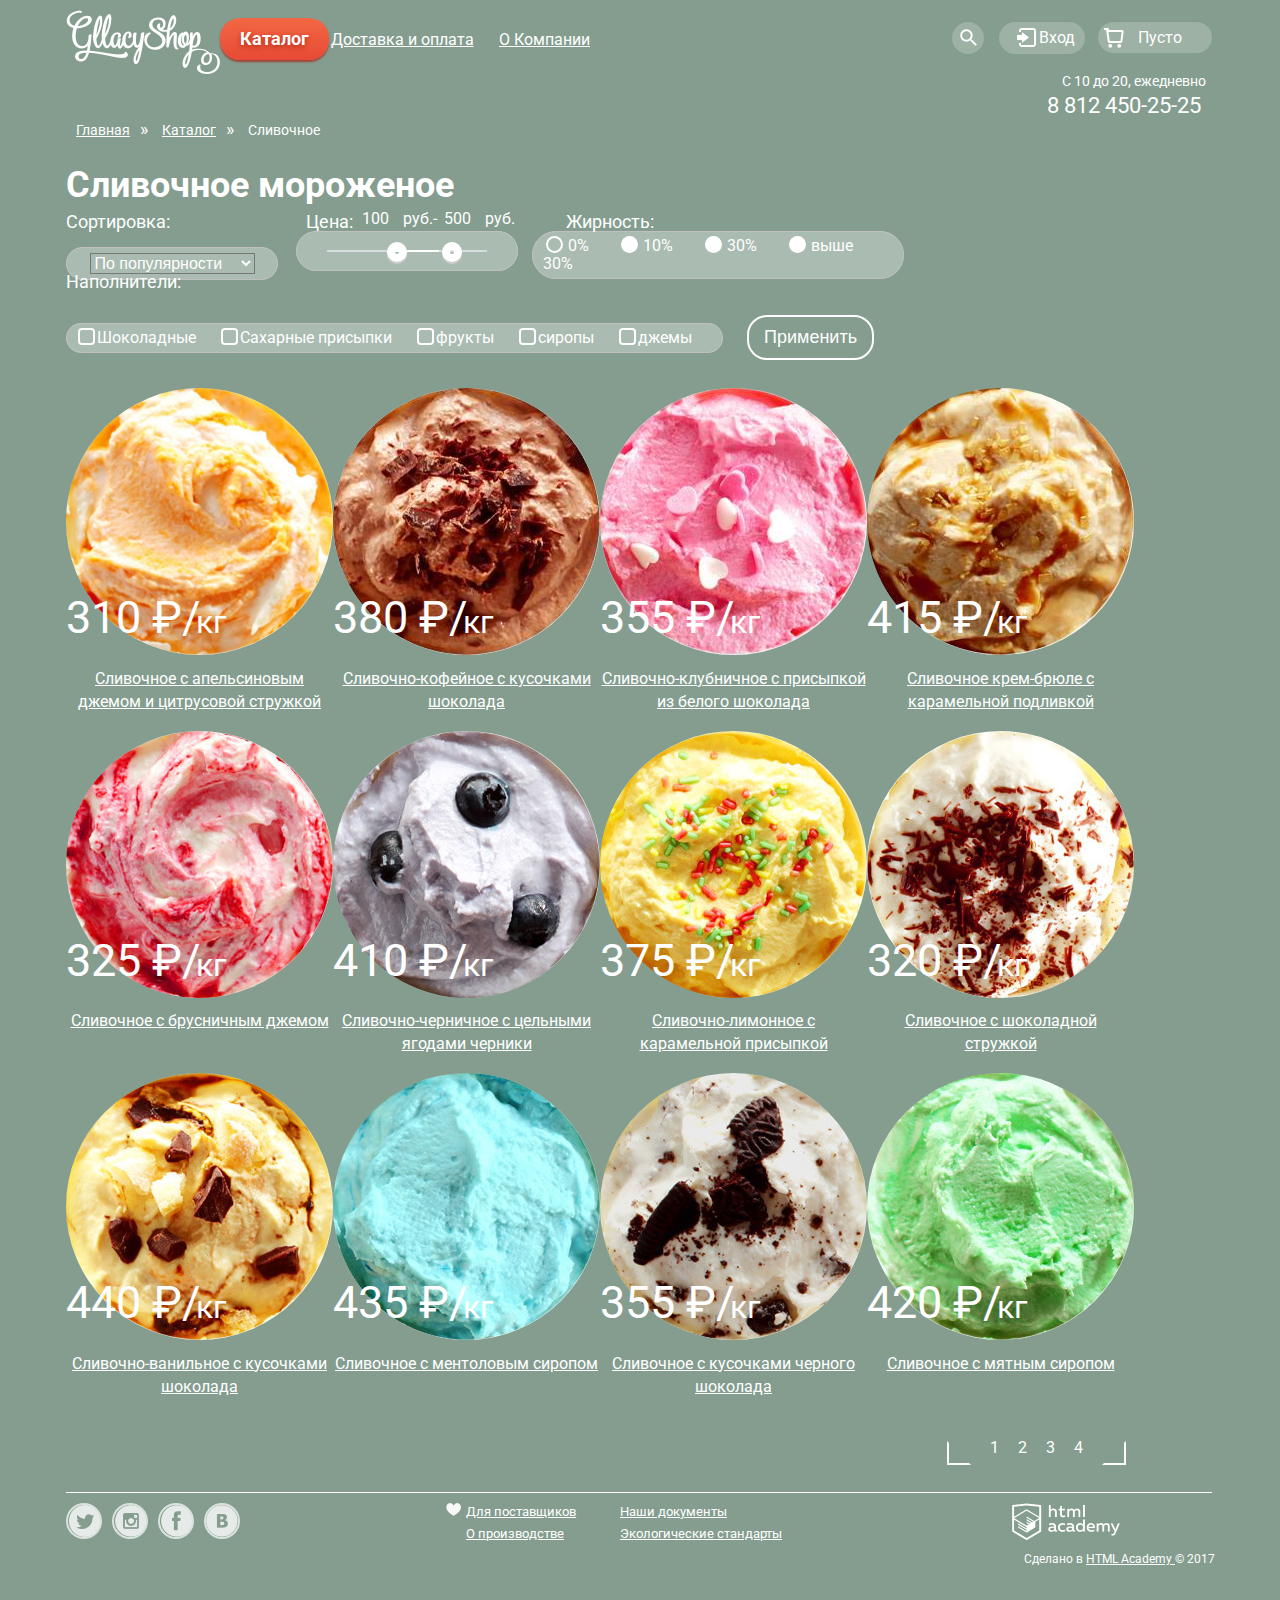
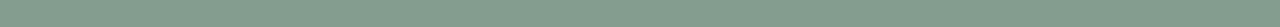
==== catalog.html @ f95388f8 "test 4" ====
<!DOCTYPE html>
<html lang="ru">
  <head>
    <meta charset="utf-8">
    <title>HTML Academy: Глейси</title>
		<link rel="stylesheet" href="https://fonts.googleapis.com/css?family=Roboto:400,700&amp;subset=cyrillic" >
		<link rel="stylesheet" href="css/normalize.css">
		<link rel="stylesheet" href="css/style.css">
  </head>
  <body>
		<div class="catalog-page">
			<div>
				<header class="main-header">
					<nav class="main-navigation">
						<a href="index.html"><img src="img/Logo.png" width="154" height="64" alt="Logo"></a>
						<ul>
							<li class="first-menu one-units active"><a>Каталог</a>
								<ul class="sub-menu">
									<li><a href="#">Новинки</a></li>
									<li><a>Сливочное</a></li>
									<li><a href="#">Щербеты</a></li>
									<li><a href="#">Фруктовый лед</a></li>
									<li><a href="#">Мелорин</a></li>
								</ul>
							</li>				
							<li class="first-menu two-units"><a href="#">Доставка и оплата</a></li>
							<li class="first-menu three-units"><a href="#">О Компании</a></li>
						</ul>
					</nav>
					<div class="second-block">
						<div class="user-block">
							<div class="search-wrapper">
								<a href="#" class="users user-search">Поиск</a>
								<form class="search-form" action="https://echo.htmlacademy.ru" method="post">
									<input id="what-look" type="search" >
									<label for="what-look">Что ищем?</label>
								</form>
							</div>	
							<div class="login-wrapper">
								<a class="users login" href="#">Вход</a>
								<form class="login-form" action="https://echo.htmlacademy.ru" method="post">
									<input id="email" type="email" name="email">
									<label class="label-email" for="email">Электронная почта</label>
									<input id="password "type="password" name="password">
									<label class="label-password" for="password">Пароль</label>
									<div class="login-butons">
										<input type="submit" name="enter" value="ВОЙТИ">
										<div class="login-check">
											<a href="#">Забыли пароль?</a>
											<a href="#">Новая регистрация</a>
										</div>
									</div>
								</form>
							</div>
							<div class="basket-wrapper">
								<a class="users basket" href="#">Пусто</a>
								<div class="basket-of-goods">
									<div class="table-goods">
										<ul>
											<li class="closed">
												<div class="modal-content-close">
												</div>
											</li>
											<li><img src="img/orange.jpg" width="35" height="35" alt="Сливочное с апельсиновым джемом и цитрусовой стружкой"></li>
											<li>Сливочное с апельсиновым джемом</li>
											<li class="weight-price">1,5кг&#215;<span>200р.<span/></li>
											<li>300р.</li>
										</ul>
										<ul>
											<li class="closed">
												<div class="modal-content-close">
												</div>
											</li>
											<li><img src="img/strawberry.jpg" width="35" height="35" alt="Сливочно-клубничное с присыпкой из белого шоколада"></li>
											<li>Клубничный пломбир с присыпкой из белого шоколада</li>
											<li class="weight-price">1,5кг&#215;<span>300р.<span/></li>
											<li>450р.</li>
										</ul>
									</div>
									<span class="sum">Итого: 750р.</span><br>
									<input type="submit" name="submit-basket" value="Оформить заказ">
								</div>	
							</div>
						</div>
						<div class="user-info">
							<p>C 10 до 20, ежедневно</p>
							<a href="tel:8812450-25-25">8 812 450-25-25</a>
						</div>	
					</div>
				</header>
				<main>
					<div class="breadcrumbs">
						<a href="index.html">Главная</a>&#187;
						<a  href="#">Каталог</a>&#187;
						<a>Сливочное</a>
					</div>
					<h1>Сливочное мороженое</h1>
					<form class="form-sorting" action="https://echo.htmlacademy.ru" method="post">
						<label class="sort sort-parameter">Сортировка:</label>
						<fieldset class="sorting-item">
							<select>
								<option selected>По популярности</option>
								<option>сначала недорогие</option>
								<option>сначала дорогие</option>
								<option>по жирности</option>
							</select>
						</fieldset>
						<label class="sort sort-price">Цена:</label>
						<fieldset class="sorting-price">
							<div class="range-filter">
								<div class="price-controls">
									<label class="min-price"><input name="min-price" type="text" value="100">руб.-</label>
									<label class="max-price"><input name="max-price" type="text" value="500">руб.</label>
								</div>
								<div class="range-controls">
									<div class="scale">
										<div class="bar" style="margin-left: 40%; width: 30%">
										</div>
									</div>
									<div class="toggle toggle-min">
									</div>
									<div class="toggle toggle-max">
									</div>
								</div>
							</div>
						</fieldset>
						<label class="sort sort-fatness">Жирность:</label>
						<fieldset class="sorting-fatness">
							<input type="radio" name="fatness" value="zero-percent" id="zero-percent">
							<label for="zero-percent">0%</label>
							<input type="radio" name="fatness" value="ten-percent" id="ten-percent" checked>
							<label for="ten-percent">10%</label>
							<input type="radio" name="fatness" value="thirty-percent" id="thirty-percent">
							<label for="thirty-percent">30%</label>
							<input type="radio" name="fatness" value="morethirty-percent" id="morethirty-percent">
							<label for="morethirty-percent">выше 30%</label>
						</fieldset>
						<label class="sort sort-fillers">Наполнители:</label>
						<fieldset class="sorting-fillers">
							<input type="checkbox" name="chocolate"  id="chocolate" checked>
							<label for="chocolate">Шоколадные</label>
							<input type="checkbox" name="sugar-powder"  id="sugar-powder" checked>
							<label for="sugar-powder">Сахарные присыпки</label>
							<input type="checkbox" name="fruit"  id="fruit">
							<label for="fruit">фрукты</label>
							<input type="checkbox" name="syrups"  id="syrups">
							<label for="syrups">сиропы</label>
							<input type="checkbox" name="jams"  id="jams">
							<label for="jams">джемы</label>
						</fieldset>
						<button class="btn-sort" type="submit">Применить</button>
					</form>
					<div class="index-content goods-container">
						<div class="fourth">
							<article class="catalog-item">
								<img src="img/orange.jpg" width="267" height="267" alt="Сливочное с апельсиновым джемом и цитрусовой стружкой">
								<span class="price">310 &#8381;/<span class="units">кг</span></span>
								<p><a class="purchase-link" href="#">Сливочное с апельсиновым джемом и цитрусовой стружкой</a></p>
								<a class="quick-view" href="#">Быстрый просмотр</a>
							</article>
						</div>
						<div class="fourth">
							<article class="catalog-item">
								<img src="img/coffee.jpg" width="267" height="267" alt="Сливочно-кофейное с кусочками шоколада">
								<span class="price">380 &#8381;/<span class="units">кг</span></span>
								<p><a class="purchase-link" href="#">Сливочно-кофейное с кусочками шоколада</a></p>
								<a class="quick-view" href="#">Быстрый просмотр</a>
							</article>
						</div>	
						<div class="fourth">	
							<article class="catalog-item">
								<img src="img/strawberry.jpg" width="267" height="267" alt="Сливочно-клубничное с присыпкой из белого шоколада">
								<span class="price">355 &#8381;/<span class="units">кг</span></span>
								<p><a class="purchase-link" href="#">Сливочно-клубничное с присыпкой из белого шоколада</a></p>
								<a class="quick-view" href="#">Быстрый просмотр</a>
							</article>
						</div>
						<div class="fourth">		
							<article class="catalog-item">
								<img src="img/creme-brulee.jpg" width="267" height="267" alt="Сливочное крем-брюле с карамельной подливкой">
								<span class="price">415 &#8381;/<span class="units">кг</span></span>
								<p><a class="purchase-link" href="#">Сливочное крем-брюле с карамельной подливкой</a></p>
								<a class="quick-view" href="#">Быстрый просмотр</a>
							</article>
						</div>
						<div class="fourth">
							<article class="catalog-item">
								<img src="img/cowberry.jpg" width="267" height="267" alt="Сливочное с брусничным джемом">
								<span class="price">325 &#8381;/<span class="units">кг</span></span>
								<p><a class="purchase-link" href="#">Сливочное с брусничным джемом</a></p>
								<a class="quick-view" href="#">Быстрый просмотр</a>
							</article>
						</div>	
						<div class="fourth">
							<article class="catalog-item">
								<img src="img/bilberry.jpg" width="267" height="267" alt="Сливочно-черничное с цельными ягодами черники ">
								<span class="price">410 &#8381;/<span class="units">кг</span></span>
								<p><a class="purchase-link" href="#">Сливочно-черничное с цельными ягодами черники </a></p>
								<a class="quick-view" href="#">Быстрый просмотр</a>
							</article>
						</div>
						<div class="fourth">
							<article class="catalog-item">
								<img src="img/lime.jpg" width="267" height="267" alt="Сливочно-лимонное с карамельной присыпкой">
								<span class="price">375 &#8381;/<span class="units">кг</span></span>
								<p><a class="purchase-link" href="#">Сливочно-лимонное с карамельной присыпкой</a></p>
								<a class="quick-view" href="#">Быстрый просмотр</a>
							</article>
						</div>
						<div class="fourth">
							<article class="catalog-item">
								<img src="img/chocolate.jpg" width="267" height="267" alt="Сливочное с шоколадной стружкой">
								<span class="price">320 &#8381;/<span class="units">кг</span></span>
								<p><a class="purchase-link" href="#">Сливочное с шоколадной стружкой</a></p>
								<a class="quick-view" href="#">Быстрый просмотр</a>
							</article>
						</div>
						<div class="fourth">
							<article class="catalog-item">
								<img src="img/vanilla.jpg" width="267" height="267" alt="Сливочно-ванильное с кусочками шоколада">
								<span class="price">440 &#8381;/<span class="units">кг</span></span>
								<p><a class="purchase-link" href="#">Сливочно-ванильное с кусочками шоколада</a></p>
								<a class="quick-view" href="#">Быстрый просмотр</a>
							</article>
						</div>
						<div class="fourth">
							<article class="catalog-item">
								<img src="img/menthol.jpg" width="267" height="267" alt="Сливочноe с ментоловым сиропом">
								<span class="price">435 &#8381;/<span class="units">кг</span></span>
								<p><a class="purchase-link" href="#">Сливочноe с ментоловым сиропом</a></p>
								<a class="quick-view" href="#">Быстрый просмотр</a>
							</article>
						</div>
						<div class="fourth">		
							<article class="catalog-item">
								<img src="img/black-chocolate.jpg" width="267" height="267" alt="Сливочное с кусочками черного шоколада">
								<span class="price">355 &#8381;/<span class="units">кг</span></span>
								<p><a class="purchase-link" href="#">Сливочное с кусочками черного шоколада</a></p>
								<a class="quick-view" href="#">Быстрый просмотр</a>
							</article>
						</div>
						<div class="fourth">		
							<article class="catalog-item">
								<img src="img/mint.jpg" width="267" height="267" alt="Сливочное с мятным сиропом">
								<span class="price">420 &#8381;/<span class="units">кг</span></span>
								<p><a class="purchase-link" href="#">Сливочное с мятным сиропом</a></p>
								<a class="quick-view" href="#">Быстрый просмотр</a>
							</article>
						</div>	
					</div>
					<div class="page-number">
						<a class="back" href="#">назад</a>
						<a href="#">1</a>
						<a href="#">2</a>	
						<a href="#">3</a>
						<a href="#">4</a>
						<a  class="forward" href="#">вперед</a>
					</div>
				</main>
				<footer class="main-footer">
					<section class="footer-social">
						<h3>social</h3>
						<a class="social social-tw" href="https://twitter.com/?lang=ru" target="_blank">Твитер</a>
						<a class="social social-inst" href="https://www.instagram.com/" target="_blank">Инстаграм</a>
						<a class="social social-fb" href="https://www.facebook.com/" target="_blank">Фейсбук</a>
						<a class="social social-vk" href="https://vk.com/feed" target="_blank">Вконтакте</a>
					</section>
					<div class="documentation-unit">
						<a class="doc-item for-suppliers" href="#">Для поставщиков</a>
						<a class="doc-item about-production" href="#">О производстве</a>
						<a class="doc-item our-documents" href="#">Наши документы</a>
						<a class="doc-item environmental-standards" href="#">Экологические стандарты</a>
					</div>
					<div class="copyright">
						<a class="btn" href="https://htmlacademy.ru"><img src="img/html_academy.png" width="108" height="38" alt="HTML Academy"></a>
						<p>Сделано в <a class="btn-text" href="https://htmlacademy.ru"> HTML Academy </a>&#169; 2017</p>
					</div>
				</footer>
			</div>
		</div>
  </body>
</html>
---- css/style.css ----
body {
  max-width: 1200px;
  margin: 0 auto;
  padding: 0;
  font-size: 18px;
  font-family: "Roboto","Arial", sans-serif;
  line-height: 1.2;
  color: #ffffff;
  background-color: #849d8f; 
}

body > input[type="radio"] {
  display: none;
}

.catalog-page {
  margin-top: 10px;
  margin-left: 26px;
}

.site-wrapper {
  min-width: 940px;
  background-repeat: no-repeat;
  background-position: 75px top ;
  transition: background-image 0.5s ease, background-color 0.5s ease;
}

.site-wrapper::before,
.site-wrapper::after {
  content: "";
  visibility: hidden;
}

.site-wrapper::before {
  background-image: url("../img/ice_main1.png");
}

.site-wrapper::after {
  background-image: url("../img/ice_main2.png");
}

.content-wrapper {
  width: 900px;
  padding: 10px 25px;
}

.main-header {
  display: flex;
  justify-content: space-between;
  width: 1146px;
}

.main-header a {
  font-size: 16px;
  line-height: 18px;
  color: #ffffff;
}

.main-navigation {
  display: flex;
  justify-content: space-between;
  width: 560px;
}

.main-navigation > ul {
  position: relative;
   display: flex;
  justify-content: space-between;
  margin-right: 28px;
  padding-left: 0;
  width: 360px;
  list-style: none;
 
}

.active::before {
  position: absolute;
  top: -10px;
  left: -10px;
  content: "Каталог";
  padding: 10px 20px;
  font-weight: bold;
  color: #ffffff;
  text-shadow: 0 2px 5px rgba(160, 32, 11, 0.76);
  background: #f26843;
  background:    -moz-linear-gradient(top, #f26843 0%, #e74a35 100%);
  background: -webkit-linear-gradient(top, #f26843 0%, #e74a35 100%);
  background:         linear-gradient(to bottom, #f26843 0%, #e74a35 100%);
  border-radius: 20px;
  box-shadow: 0 2px 2px rgba(172, 16, 0, 0.64);
  
}

.first-menu {
  min-height: 35px;
}

.one-units {
  padding-left: 17px;
   
}

.two-units {
  padding-left: 2px;
}

.three-units {
  padding-left: 5px;
}

.first-menu > a:hover {
  text-decoration: none;
  border: 1px solid #323232;
  border-radius: 25px;
  background-color: rgb(248, 247, 244);
  box-shadow: 0 20px 20px 0 rgba(0, 0, 0, 0.4);
  padding: 10px;
  min-width: 40px;
  color: #323232;
}

.main-navigation .sub-menu {
  position: absolute;
  display: none;  
  list-style: none;
  padding: 10px 0;  
  margin: 0;
  background-color: #ffffff;
  border-radius: 15px;
  box-shadow: 0 20px 20px 0 rgba(0, 0, 0, 0.4);
 
}

.sub-menu a {
  text-decoration: none;
  color: #323232;  
}

.sub-menu li {
  padding: 0 20px;
}

.sub-menu li:first-child {
  font-weight: bold;
  border-bottom: 1px solid #323232;
}

.first-menu:hover  .sub-menu {
	display: block;
}
.sub-menu li:hover {
  background-color: #fbded7;
}

.sub-menu li:active {
  background-color: #d07058;
}

.user-info a {
  line-height: 24px;
  font-size: 22px;
  text-decoration: none;
}

.second-block {
  display: flex;
  justify-content: space-between;
  flex-direction: column;
  margin-top: 12px;
  margin-left: 334px;   
  min-width: 260px;
}

.user-block {
  position: relative;
  display: flex;
  justify-content: space-between;
}

.user-block a {
  font-size: 16px;
  line-height: 18px;
}
.user-block .users {
  text-decoration: none;
  background-color: #9db1a5;
}

 .user-block .user-search {
  display: inherit; 
  position: relative;
  font-size: 0;
  padding-left: 0;
  margin-right: 0;
  width: 32px;
  height: 32px;
  background-color: #9db1a5;
  border-radius: 50%;
}

.user-block .user-search::before {
  position: absolute;
  content: "";
  width: 22px;
  height: 22px;
  left: 5px;
  top: 6px;
  background: #9db1a5 url("../img/sprite.png") no-repeat -689px -19px;
  border-radius: 50%;
}

.search-wrapper {
  position: relative;
}

.search-wrapper .search-form {
  position: absolute;
  top: 30px;
  left: -340px; 
  display: none;
  min-width: 340px;  
  padding: 20px;
  padding-top: 20px;
  background-color: #ffffff;
  border-radius: 5px;
}

.search-wrapper:hover .search-form {
  display: block;
}

.search-form input[type="search"] {
  width: 310px;
  height: 40px;
  border: 1px solid #d3d3d2; 
}

.search-form label {
  position: absolute;
  top: 30px;
  left: 40px;
  font-size: 16px;
  line-height: 24px;
  color: #d3d3d2;
  transition: all 0.5s;
}

.search-form input[type="search"]:hover {
  border: 2px solid #d3d3d2; 
}

.search-form input[type="search"]:focus {
  border: 2px solid #8fbdec; 
}

input[type="search"]:focus + label { 
  position: absolute;
  top: 5px;
  left: 30px;
  font-size: 11px;
  line-height: 13px;
  color: #8fbdec;
}

.user-block .user-search:hover::before {
  width: 32px;
  height: 32px;
  top: 0;
  left: 0;
  background: #ffffff url("../img/sprite.png") no-repeat -721px -12px; 
}

.search-wrapper:hover .user-form {
  position: absolute;
  top: 0;
  left: 0;
  display: block;
  width: 440px;
}

.user-block .login {
  position: relative;
  display: inherit;
  padding: 7px 10px 7px 40px;
  margin-left: 10px;
  border-radius: 20px;
  color: #ffffff; 
}
    
.user-block .login::before {
  position: absolute;
  content: "";
  top: 5px;
  left: 18px;
  width: 22px;
  height: 22px;
  background: #9db1a5 url("../img/sprite.png") no-repeat  -275px -19px;
}

.user-block .login:hover {
  color:#323232;
  background-color: #ffffff;
}

.user-block .login:hover::before {
  width: 22px;
  height: 22px;
  top: 0;
  left: 17px;
  background: #ffffff url("../img/sprite.png") no-repeat -315px -17px; 
}

.login-wrapper {
  position: relative;
}

.login-wrapper .login-form {
  position: absolute;
  top: 30px;
  left: -200px; 
  display: none;
  max-width: 280px;  
  padding: 20px;
  padding-top: 20px;
  background-color: #ffffff;
  border-radius: 5px;
  z-index: 99;
}

.login-wrapper:hover .login-form {
  display: block;
}

.login-butons {
  display:flex;
  justify-content: space-between;
  
}

.login-check {
  display: flex;
  flex-direction: column;
}

.login-wrapper:hover .login-form {
  display: block;
}

.login-form input[type="email"],
.login-form input[type="password"] {
  width: 240px;
  height: 40px;
  border: 1px solid #d3d3d2; 
  border-radius: 5px;
  margin-bottom: 20px;
}

.login-wrapper a {
  color: #323232;
}

 .label-email {
  position: absolute;
  top: 30px;
  left: 40px;
  font-size: 16px;
  line-height: 24px;
  color: #d3d3d2;
}

.label-password {
  position: absolute;
  top: 95px;
  left: 40px;
  font-size: 16px;
  line-height: 24px;
  color: #d3d3d2;
}

.login-form input[type="email"]:hover,
.login-form input[type="password"]:hover { 
   border: 3px solid #d3d3d2; 
  padding: 0px;
  
}

.login-form input[type="email"]:focus,
.login-form input[type="password"]:focus{
  border: 2px solid #8fbdec; 
}

input[type="email"]:focus + label { 
  position: absolute;
  top: 5px;
  left: 30px;
  font-size: 11px;
  line-height: 13px;
  color: #8fbdec;
}

input[type="password"]:focus + label{ 
  position: absolute;
  top:70px;
  left: 30px;
  font-size: 11px;
  line-height: 13px;
  color: #8fbdec;
}

.login-butons {
  margin-top: 30px;
}

.login-butons input[type="submit"] {
  display: inline-block;
  padding: 15px 25px ;
  font-weight: bold;
  font-size: 18px;
  line-height: 24px;
  color: #ffffff;
  text-shadow: 0 2px 5px rgba(160, 32, 11, 0.76);
  background: #f26843;
  background:    -moz-linear-gradient(top, #f26843 0%, #e74a35 100%);
  background: -webkit-linear-gradient(top, #f26843 0%, #e74a35 100%);
  background:         linear-gradient(to bottom, #f26843 0%, #e74a35 100%);
  border-radius: 50px;
  box-shadow: 0 2px 2px rgba(172, 16, 0, 0.64);
  
}

.login-butons input[type="submit"]:hover {
  background:    -moz-linear-gradient(top, #f58669 0%, #ec6f5e 100%);
  background: -webkit-linear-gradient(top, #f58669 0%, #ec6f5e 100%);
  background:         linear-gradient(to bottom, #f58669 0%, #ec6f5e 100%);
  box-shadow: 0 2px 2px rgba(172, 16, 0, 1);
}

.login-butons input[type="submit"]:active {
  background:    -moz-linear-gradient(top, #d84732 0%, #e1613e 100%);
  background: -webkit-linear-gradient(top, #d84732 0%, #e1613e 100%);
  background:         linear-gradient(to bottom, #d84732 0%, #e1613e 100%);
  box-shadow: inset 0 2px 2px rgba(172, 16, 0, 1);
}

.login-butons a {
  font-size: 13px;
  line-height: 24px;
}

.login-butons a:hover {
  color: #e84d37;
}

.login-butons a:active {
  color: #e84d37;
}


.basket-wrapper .basket {
  display: inherit;
  padding-left: 40px;
  padding-right: 30px;
  border-radius: 20px;
  padding: 7px 30px 6px 40px;
  margin-left: 8px;
}

.basket-of-goods {
  display: none;
  position: absolute;
  top: 30px;
  left: -350px;
  min-width:  540px;
  min-height: 250px;
  background-color: #ffffff;
  color: #323232;
  font-size: 13px;
  line-height: 16px;
  border-radius: 15px;
  z-index: 333;
}

.table-goods{
  display: table;
  border-bottom: 2px solid #cacac7;
}

.basket-of-goods ul {
  display: table-row;
}

.basket-of-goods li {
  display: table-cell;
  list-style: none;
}

.table-goods{
  margin: 20px;
  margin-top: 30px;
  margin-left: 30px;
  padding-bottom: 30px;
}

.closed{
  position: relative;
  left: 5px;
  opacity: 20%;
}
   
.sum {
  float: right;
  margin-right: 20px;
  font-weight: bold;
}

.basket-of-goods input[type="submit"] {
  display: inline-block;
  padding: 10px 20px;
  font-weight: bold;
  font-size: 18px;
  line-height: 24px;
  vertical-align: bottom;
  color: #ffffff;
  text-shadow: 0 2px 5px rgba(160, 32, 11, 0.76);
  background: #f26843;
  background:    -moz-linear-gradient(top, #f26843 0%, #e74a35 100%);
  background: -webkit-linear-gradient(top, #f26843 0%, #e74a35 100%);
  background:         linear-gradient(to bottom, #f26843 0%, #e74a35 100%);
  border-radius: 100px;
  box-shadow: 0 2px 2px rgba(172, 16, 0, 0.64);
  margin-top: 10px;
  margin-left: 320px
}

.basket-of-goods input[type="submit"]:hover {
  background:    -moz-linear-gradient(top, #f58669 0%, #ec6f5e 100%);
  background: -webkit-linear-gradient(top, #f58669 0%, #ec6f5e 100%);
  background:         linear-gradient(to bottom, #f58669 0%, #ec6f5e 100%);
  box-shadow: 0 2px 2px rgba(172, 16, 0, 1);
}

.basket-of-goods input[type="submit"]:active {
  background:    -moz-linear-gradient(top, #d84732 0%, #e1613e 100%);
  background: -webkit-linear-gradient(top, #d84732 0%, #e1613e 100%);
  background:         linear-gradient(to bottom, #d84732 0%, #e1613e 100%);
  box-shadow: inset 0 2px 2px rgba(172, 16, 0, 1);
}


.user-block .basket::before {
  position: absolute;
  content: "";
  top: 5px;
  left: 152px;
  width: 21px;
  height: 21px;
  background: #9db1a5 url("../img/sprite.png") no-repeat  -125px -19px;
}

.user-block .basket:hover {
  color: #323232;
  background-color: #ffffff;
}

.user-block .basket:hover::before {
  width: 22px;
  height: 22px;
  top: 2px;
  left: 149px;
  background: #ffffff url("../img/sprite.png") no-repeat -165px -15px; 
}

.basket-wrapper:hover .basket-of-goods {
  display: block;
}

.user-info {
  display: block;
  position: relative;
  left: 5px;
  margin-top: 5px;  
}

.user-info p {
  padding-left: 105px;
  font-size: 14px;
  line-height: 16px;
  margin-bottom: 5px;  
}

.user-info a {
  padding-left: 90px;
  font-size: 22px;
  line-height: 24px;
}
.user-info a:hover {
  color: #ffbc9e;
}

.user-info a:active {
  color: #ffbc9e;
}


.search-form,
.login-form {
  display: none;
}

main{
  width: 1146px;
}

.slider {
  position: relative;
  padding-top: 274px;
  text-align: center;
  color: #ffffff;
}

.slide {
  display: none;
}

.slide-title {
  width: 700px;
  margin: 0 auto;
  margin-bottom: 30px;
  font-weight: bold;
  font-size: 60px;
  line-height: 60px
}

.slide-btn {
  display: inline-block;
  padding: 12px 50px;
  font-weight: bold;
  font-size: 31px;
  line-height: 41px;
  vertical-align: top;
  color: #ffffff;
  text-decoration: none;
  text-shadow: 0 2px 5px rgba(160, 32, 11, 0.76);
  background: #f26843;
  background:    -moz-linear-gradient(top, #f26843 0%, #e74a35 100%);
  background: -webkit-linear-gradient(top, #f26843 0%, #e74a35 100%);
  background:         linear-gradient(to bottom, #f26843 0%, #e74a35 100%);
  border-radius: 100px;
  box-shadow: 0 2px 2px rgba(172, 16, 0, 0.64);
  margin-bottom: 40px;
}

.slide-btn:hover {
  background:    -moz-linear-gradient(top, #f58669 0%, #ec6f5e 100%);
  background: -webkit-linear-gradient(top, #f58669 0%, #ec6f5e 100%);
  background:         linear-gradient(to bottom, #f58669 0%, #ec6f5e 100%);
  box-shadow: 0 2px 2px rgba(172, 16, 0, 1);
}

.slide-btn:active {
  background:    -moz-linear-gradient(top, #d84732 0%, #e1613e 100%);
  background: -webkit-linear-gradient(top, #d84732 0%, #e1613e 100%);
  background:         linear-gradient(to bottom, #d84732 0%, #e1613e 100%);
  box-shadow: inset 0 2px 2px rgba(172, 16, 0, 1);
}

.slider-controls {
  position: absolute;
  bottom: 65px;
  left: 0;
  font-size: 0;
  z-index: 20;
}

.slider-controls label {
  display: inline-block;
  width: 17px;
  height: 17px;
  margin-right: 8px;
  vertical-align: top;
  background-color: transparent;
  border: 2px solid #ffffff;
  border-radius: 50%;
  cursor: pointer;
}

#btn-1:checked ~ .site-wrapper #slide1,
#btn-2:checked ~ .site-wrapper #slide2,
#btn-3:checked ~ .site-wrapper #slide3 {
  display: block;
}

#btn-1:checked ~ .site-wrapper {
  background-color: #849d8f;
  background-image: url("../img/ice_main.png");
}

#btn-2:checked ~ .site-wrapper {
  background-color: #8996a6;
  background-image: url("../img/ice_main1.png");
}

#btn-3:checked ~ .site-wrapper {
  background-color: #9d8b84;
  background-image: url("../img/ice_main2.png");
}

#btn-1:checked ~ .site-wrapper label[for="btn-1"],
#btn-2:checked ~ .site-wrapper label[for="btn-2"],
#btn-3:checked ~ .site-wrapper label[for="btn-3"] {
  background-color: #ffffff;
}

.promotional-offers {
  display: flex;
  justify-content: space-between;
  margin-bottom: 40px;

}

.promotional-offers h3 {
  margin-top: 18px;
  margin-bottom: 0;
  font-size: 35px;
  line-height: 41px;
}

.promotional-offers p {
  margin-top: 12px;
  margin-bottom: 54px;
  font-size: 18px;
  line-height: 22px;
  
}

.promotional-offers a {
  padding: 12px 18px;
  padding-right: 22px;
  margin-left: 355px;
  margin-right: 10px;
  text-decoration: none;
  font-size: 18px;
  line-height: 24px;
  background-color: red;
  background-image: linear-gradient( 90deg, rgb(231,74,53) 0%, rgb(242,104,67) 100%);
  box-shadow: 0 2px 2px 0 rgba(172, 16, 0, 0.64);
  color: #ffffff;
  border-radius: 50px;
 
}

.promotional-offers a:hover {
  background:    -moz-linear-gradient(top, #f58669 0%, #ec6f5e 100%);
  background: -webkit-linear-gradient(top, #f58669 0%, #ec6f5e 100%);
  background:         linear-gradient(to bottom, #f58669 0%, #ec6f5e 100%);
  box-shadow: 0 2px 2px rgba(172, 16, 0, 1);
}

.promotional-offers a:active {
  background:    -moz-linear-gradient(top, #d84732 0%, #e1613e 100%);
  background: -webkit-linear-gradient(top, #d84732 0%, #e1613e 100%);
  background:         linear-gradient(to bottom, #d84732 0%, #e1613e 100%);
  box-shadow: inset 0 2px 2px rgba(172, 16, 0, 1);
}

.promotional-left a {
  margin-left: 380px;
}

.promotional-offers h2,
.index-content h2 {
  display: none;
}

.promotional-left {
  width: 560px;
  height: 230px;
  background:url('../img/raspberry_bg.jpg') no-repeat;
  border-radius:15px;
}

.promotional-right {
  width: 560px;
  height: 230px;
  background: url('../img/chocolate-bg.jpg') no-repeat;
  border-radius: 15px;
}

.promotional-item {
  margin: 0;
  padding-bottom: 0;
  padding-left: 20px;
}

.promotional-item p {
  width: 510px;
}


.index-content {
  display:flex;
  justify-content: space-between;
  margin-bottom: 20px;
   width: 1146px;
}


.goods-container {
  flex-wrap: wrap;
  justify-content: flex-start
}


.catalog-item {
  position: relative;
  width: 267px;
  margin-right: 20px;  
}

.catalog-item:last-child {
  margin-right: 0;
}	

.catalog-item img {
  padding: 0;
  margin: 0;
  border-radius: 50%;
  margin-bottom: -11px;	
}

.catalog-item .price {
  position: absolute;
  top: 203px;
  left: 0;
  font-size: 45px;                    
}

.price .units {
  font-size: 0.7em;
  margin-left: -5px;
}

.catalog-item p {
  text-align: center;
  padding-left: 0;
}
	
.hit::before {
  position: absolute;
  content: "";  
  width: 61px;
  height: 61px;
  background: #ffffff url("../img/hit.png") no-repeat;
  border-radius: 50%; 
}

 .purchase-link {
  font-size: 16px;
  line-height: 22px;
  color: #ffffff;
  margin-bottom: -10px;
  padding-bottom: 0;
}  

.quick-view {
  position: absolute;
  bottom: -50px;
  display: none;
  text-decoration: none;
  font-size: 18px;
  line-height: 24px;
  background-color: red;
  background:    -moz-linear-gradient(top, #f58669 0%, #ec6f5e 100%);
  background: -webkit-linear-gradient(top, #f58669 0%, #ec6f5e 100%);
  background:         linear-gradient(to bottom, #f58669 0%, #ec6f5e 100%);
  box-shadow: 0 2px 2px rgba(172, 16, 0, 1);
  color: #ffffff;
  border-radius: 50px;
  padding: 12px 18px;
  padding-right: 22px;
  margin-left: 20px;
  margin-right: 20px;
}

.catalog-item:hover {
  background-color: #9db1a5;
}

.catalog-item:hover .quick-view {
  display: block;
  z-index: 200;
}

.our-production {
  width: 1124px;
  height: 304px;
  background-size: cover;
  background: url("../img/f_fon.jpg");
  border-radius: 15px;
  color: #323232;
  margin-bottom: 40px;
  padding-top: 5px;
  padding-left: 20px;
}  

.our-production h2 {
  font-size: 24px;
  line-height: 30px;
  margin-top: 20px;
  margin-bottom: 5px;
}

.our-production p {
  box-sizing: border-box;
  position: relative;
  min-width: 540px;
  font-size: 16px;
  line-height: 22px;
  padding-left: 47px;
}

.production-wrapper .production-item:nth-child(2) {
  margin-right: 16px;
}

.production-item .cow-paragraph,
.production-item .ice-paragraph {
   padding-bottom: 6px;
 }

.ice-paragraph::before {
  position: absolute;
  content: "";
  left: -10px;
  top: -14px;
  width: 49px;
  height: 49px;
  background: transparent url("../img/sprite.png") no-repeat -571px -19px;
  border-radius: 50%;
}

.sheet-paragraph::before {
  position: absolute;
  content: "";
  left: -10px;
  top: -14px;
  width: 49px;
  height: 49px;
  background: transparent url("../img/sprite.png") no-repeat -765px -19px;
  border-radius: 50%;
}

.cow-paragraph::before {
  content: "";
  position: absolute;
  width: 49px;
  height: 49px;
  left: -10px;
  top: -14px;
  background: transparent url("../img/sprite.png") no-repeat -206px -19px;
  border-radius: 50%;
}

.thermometr-paragraph::before {
  position: absolute;
  content: "";
  left: -10px;
  top: -14px;
  width: 49px;
  height: 49px;
  background: transparent url("../img/sprite.png") no-repeat -766px -19px;
  border-radius: 50%;
}

.production-wrapper {
  display: flex;
  justify-content: space-between;
}

.production-item {
  width: 540px;
  padding-left: 10px;
}

.blog {
  position: relative;
  display: flex;
  justify-content: space-between;
  font-size: 16px;
  line-height: 22px;
  color: #323232;
  padding: 0;
  margin-bottom: 38px;
}

.blog h3 {
  display:none;
}

.blog-info {
  box-sizing: border-box;
  font-size:16px;
  line-height:22px;
  background: url("../img/strawberry_bg.jpg") no-repeat 0 0;
  max-width: 560px;
  min-height:220px;
  color:#323232;
  border-radius: 15px;
  padding-left: 20px;
  padding-top: 5px;
  padding-right:240px;
}

.blog-info p {
  margin-bottom: 3px;
}

.blog-info a {
  box-sizing: border-box;
  font-size: 24px;
  line-height: 30px;
  font-weight: bold;
  color: #323232;
  
}

.blog-wrapper {
  background: url("../img/mail_bg.jpg");
  border-radius: 15px;
  width: 560px;
  height: 220px;
}

.blog .blog-form {
  position: absolute;
  top: 5px;
  right: 5px;
  box-sizing: border-box;
  font-size: 16px;
  line-height: 22px;
  background: #ffffff;
  max-width: 550px;
  min-height: 210px;
  color: #323232; 
  padding-top: 9px;
  padding-left: 23px;
  border-radius: 15px;
}

.blog-form p {
  margin-bottom: 33px;
  padding-right: 15px;
}

 .blog-form .news-form {
  display: flex;
  justify-content: space-between;
  font-size: 18px;
  line-height: 24px;
  font-weight: bold;
  border-radius: 10px;
}

.blog-form input[type="email"] {
  width: 370px ;
}

.blog-form button[type="submit"] {
  font-weight: bold;
  line-height: 24px;
  font-size: 18px;
  background-color: red;
  background-image: linear-gradient( 90deg, rgb(231,74,53) 0%, rgb(242,104,67) 100%);
  box-shadow: 0 2px 2px 0 rgba(172, 16, 0, 0.64);
  border-radius: 50px;
  color: #ffffff;  
  padding: 10px;
  min-width: 130px;
  margin-right: 17px;
}

.blog-form button[type="submit"]:hover {
  background:    -moz-linear-gradient(top, #f58669 0%, #ec6f5e 100%);
  background: -webkit-linear-gradient(top, #f58669 0%, #ec6f5e 100%);
  background:         linear-gradient(to bottom, #f58669 0%, #ec6f5e 100%);
  box-shadow: 0 2px 2px rgba(172, 16, 0, 1);
}

.blog-form button[type="submit"]:active {
  background:    -moz-linear-gradient(top, #d84732 0%, #e1613e 100%);
  background: -webkit-linear-gradient(top, #d84732 0%, #e1613e 100%);
  background:         linear-gradient(to bottom, #d84732 0%, #e1613e 100%);
  box-shadow: inset 0 2px 2px rgba(172, 16, 0, 1);
}

.about-us h3 {
  display: none;
}

.about-us {
  position: relative;
  width: 1200px;
  height: 430px;
  margin-left: -26px;
  margin-bottom: 26px;
}

.our-adress {
  position: absolute;
  top: 60px;
  right: 33px;
  box-sizing: border-box;
  line-height: 20px;
  font-size: 14px;
  min-width: 290px;
  height: 304px;
  background-color: #ffffff;
  border-radius: 15px;
  color: #323232; 
  padding-top: 5px;
  padding-left:	25px;
}

.our-adress p {
  margin-bottom: 0;
  padding-bottom: 0;
}

.our-adress p:first-child {
  padding-top: 10px;
  margin-bottom: -10px;
}

.our-adress b {
  font-size: 18px;
  line-height: 24px;
  font-weight: bold;
  margin-bottom: 0px;
  margin-top: 0;
}

.our-adress p:nth-child(3) {
  padding-top: 0;
  margin-bottom: -5px;
}

.our-adress p:nth-child(4) {
  margin-bottom: -10px;
}

.our-adress p:nth-child(5) {
  margin-bottom: 30px;
}

.our-adress a {
  text-decoration: none;
  color: #323232;
}

.about-us .feedback-btn {
  font-size: 18px;
  line-height: 24px;
  font-weight: bold;
  background-color: red;
  background-image: linear-gradient( 90deg, rgb(231,74,53) 0%, rgb(242,104,67) 100%);
  color: #ffffff ;
  box-shadow: 0 2px 2px 0 rgba(172, 16, 0, 0.64);
  border-radius: 50px;
  padding: 10px 25px;
  margin-left: 8px; 
}

.about-us .feedback-btn:hover {
  background:    -moz-linear-gradient(top, #f58669 0%, #ec6f5e 100%);
  background: -webkit-linear-gradient(top, #f58669 0%, #ec6f5e 100%);
  background:         linear-gradient(to bottom, #f58669 0%, #ec6f5e 100%);
  box-shadow: 0 2px 2px rgba(172, 16, 0, 1);
}

.about-us .feedback-btn:active {
  background:    -moz-linear-gradient(top, #d84732 0%, #e1613e 100%);
  background: -webkit-linear-gradient(top, #d84732 0%, #e1613e 100%);
  background:         linear-gradient(to bottom, #d84732 0%, #e1613e 100%);
  box-shadow: inset 0 2px 2px rgba(172, 16, 0, 1);
}

.modal-wrapper{
  position: relative;
  padding-left: 670px
}

.modal-content {
  box-sizing: border-box;
  width: 475px;        
  padding: 20px;
  color: #323232;
  background-color: #ffffff;
  border-radius: 15px;
}

.modal-content-close {
  position: absolute;
  top: 10px;
  right: 10px;
  font-size: 0;
  width: 22px;
  height: 22px;
  background-color: transparent;
  border: 0;
  cursor: pointer;
}

.modal-content-close::before,
.modal-content-close::after {
  position: absolute;
  content: "";
  top: 10px;
  right: 1px;
  width: 19px;
  height: 2px;
  background-color: #323232;
  border-radius: 1px;
}

.modal-content-close::before {
  transform: rotate(45deg);
}

.modal-content-close::after {
  transform: rotate(-45deg);
}

.feedback-form {
  display: flex;
  flex-direction: column;
  justify-content: space-between;
  color: #323232;
  background-color: #ffffff;
}

.feedback-form b {
  display: block;
  font-size: 24px;
  line-height: 28px;
  margin-bottom: 25px;
}

.feedback-form input[type="text"],
.feedback-form input[type="email"] {
  display: block;
  line-height: 24px;
  border-radius: 5px;
  width: 265px;
  margin-bottom:20px;
}

.feedback-form textarea {
  width: 430px;
  height: 155px;
  border-radius: 5px;
  margin-bottom: 20px;
}

input[type="text"]:hover + label{ 
  position: absolute;
  top: 20px;
  right: 70px;
  font-size: 11px;
  line-height: 13px;
  color: #8fbdec;
}/*чет вообще не понятно????????????????????????*/

input[type="email"] + label{ 
  position: absolute;
  top:70px;
  left: 30px;
  font-size: 11px;
  line-height: 13px;
  color: #8fbdec;
}

.feedback-form input[type="submit"] {
  font-weight: bold;
  font-size: 18px;
  line-height: 24px;
  width: 135px;
  color: #ffffff;
  background-color: red;
  background-image: linear-gradient( 90deg, rgb(231,74,53) 0%, rgb(242,104,67) 100%);
  box-shadow: 0 2px 2px 0 rgba(172, 16, 0, 0.64);
  border-radius: 50px;
  padding: 12px 18px;
  padding-right: 22px;
  margin-left: 305px;
  margin-right: 10px;
}

.feedback-form input[type="submit"]:hover {
  background:    -moz-linear-gradient(top, #f58669 0%, #ec6f5e 100%);
  background: -webkit-linear-gradient(top, #f58669 0%, #ec6f5e 100%);
  background:         linear-gradient(to bottom, #f58669 0%, #ec6f5e 100%);
  box-shadow: 0 2px 2px rgba(172, 16, 0, 1);
}

.feedback-form input[type="submit"]:active {
  background:    -moz-linear-gradient(top, #d84732 0%, #e1613e 100%);
  background: -webkit-linear-gradient(top, #d84732 0%, #e1613e 100%);
  background:         linear-gradient(to bottom, #d84732 0%, #e1613e 100%);
  box-shadow: inset 0 2px 2px rgba(172, 16, 0, 1);
}

.feedback-form input[type="text"]:hover,
.feedback-form input[type="email"]:hover,
.feedback-form textarea:hover {
  border:2px solid #c7c6c5;
  padding: 0;
}

.feedback-form label {
  display: none;
  font-size: 11px;
  line-height: 13px;
}

 input[type="text"]:focus + label,
 input[type="email"]:focus + label,
 textarea:focus + label {
  display: block;
}

.form-sorting {
  position: relative;
  max-width: 860px;
  min-height: 130px;
}

.form-sorting fieldset {
  display: inline-block;
  border-radius: 25px;
  background-color: #aabbb1;
  font-size: 16px;
  line-height: 18px;
  padding: 5px 10px;
  margin-bottom: 35px;
  margin-left: 0;
}

.breadcrumbs a {
  font-size: 14px;
  line-height: 16px;
  color: #ffffff;
  margin-right: 10px;
  margin-left: 10px;
}

.sort {
  position: absolute;
  top: -20px;
  left: 0;
}

.sorting-item {
  width:190px;
  margin-left: 0;
  margin-right: 250px;
  text-align: center;
}

.sorting-item select{
  color: #ffffff;
  background: inherit;
}

.sorting-item:hover select{
  color: #323232;
}

.sorting-price{
  position:absolute;
  top: 0;
  left:230px;
  width: 200px; 
  margin-right: 20px;
  text-align: center;  
}

range-filter {
  width: 190px;
  
}

.range-controls {
  position: relative;
  height: 15px;
  padding-top: 13px;
  padding-right: 20px;
  padding-left: 20px;
  border-radius: 5px;
  background: transparent;
}


.range-controls .scale {
  height: 2px;
  background: #d7dcde;
}


.range-controls .bar {
  width: 70%;
  height: 2px;
  background: #ffffff;
}

.range-controls .toggle {
   position: absolute;
  top: 5px;
  left: 0;
  width: 4px;
  height: 4px;
  cursor: pointer;
  border: 8px solid #ffffff;
  border-radius: 50%;
  box-shadow: 0 2px 1px 0 #cfcfcf;
}

.range-controls .toggle-min {
  left: 80px;
}

.range-controls .toggle-max {
  left: 135px;
}


.price-controls {
  font-size: 0;
}

.price-controls label {
 
  font-size: 16px;
  display: inline-block;
  width: 50%;
}

.price-controls input {
  
  font-family: 'Roboto', 'Arial', sans-serif;
  font-size: 16px;
  width: 35px;
  padding: 8px 10px;
  text-align: center;
  color: #ffffff;
  border: none;
  background-color: transparent;;
}

.min-price{
  position: absolute;
  top: -30px;
  left: 40px;
}

.max-price{
  position: absolute;
  top: -30px;
  left: 120px;
}











.sort-price {
  top: -20px;
  left:240px;
}

 .sorting-fatness {
  width: 350px;
  margin-right: 0; 
}

.sort-fatness {
  top: -20px;
  left: 500px;
}

.sort-fillers {
  top: 40px;
  left: 0;
}

.sorting-fatness input + label {
  position: relative;
  margin-right: 25px;
  padding-left: 25px;
}

.sorting-fatness input + label::before {
   content: "";
   position: absolute;
   top: 2px;
   left: 5px;
   width: 7px;
   height: 7px;
   border-radius: 50%;
   box-shadow: 0px 0px 0px 2px #ffffff;
   background-color: transparent;
   border: 3px solid transparent;
   cursor: pointer;
}

.sorting-fatness input + label:hover::before{
   box-shadow: 0px 0px 0px 3px #ffffff;
}

.sorting-fatness input {
  display: none;
}
/*
#zero-percent:checked ~ .sorting-fatness  label[for="zero-percent"]::before,
#ten-percent:checked ~ .sorting-fatness  label[for="ten-percent"]::before,/*не могу понять почему не работает
#thirty-percent:checked ~ .sorting-fatness  label[for="thirty-percent"]::before,
#morethirty-percent:checked ~ .sorting-fatness  label[for="morethirty-percent"]::before{
   background-color: #ffffff;
   border: 3px solid transparent;
}
*/
input[type="radio"]:checked ~ label::before {
   background-color: #ffffff;
   border: 3px solid transparent;
}
.sorting-fillers {
  margin-right: 20px;
}

.sorting-fillers input {
  display: none;
  color: #ffffff;
}

.sorting-fillers input + label {
  position: relative;
  margin-left: 20px;
  margin-right: 20px;
}
.sorting-fillers input + label::before {
   content: "";
   position: absolute;
   top: 2px;
   left: -17px;
   width: 7px;
   height: 7px;
   border-radius: 2px;
   box-shadow: 0px 0px 0px 2px #ffffff;
   background-color: transparent;
   border: 3px solid transparent;
   cursor: pointer;
}

.sorting-fillers input + label::after {
   content: "";
   position: absolute;
   display: none;
   top: -1px;
   left: -16px;
   width: 7px;
   height: 7px;
   border: 2px solid #ffffff;
   border-left-color: transparent;
   border-top-color: transparent;
   transform: rotate(35deg);
  
  
}

#chocolate:checked ~ .sorting-fillers  label[for="chocolate"]::after,
#sugar-powder:checked ~ .sorting-fillers  label[for="sugar-powder"]::after,/*не могу понять почему не работает*/
#fruit:checked ~ .sorting-fillers  label[for="fruit"]::after,
#syrups:checked ~ .sorting-fillers  label[for="syrups"]::after,
#jams:checked ~ .sorting-fillers  label[for="jams"]::after {
   display: block;
  
}


.sorting-fillers input + label:hover::before {
   box-shadow: 0px 0px 0px 3px #ffffff;
}

.sorting-fillers input + label:hover::after {
    border: 3px solid #ffffff;
   border-left-color: transparent;
   border-top-color: transparent;
   transform: rotate(35deg)
}

.btn-sort {
  color: #ffffff;
  background-color: transparent;
  padding: 10px 15px;
  border: 2px solid #ffffff;
  border-radius: 20px;
  
}

.btn-sort:hover {
  color: #323232;
  background-color: #ffffff;
}

.btn-sort:active {
  color: #323232;
  background-color: #ffffff;
  box-shadow: inset 0px 2px 1px 0px rgb(105, 105, 105);
}

.page-number {
  display: block;
  width:265px;
  margin-right: 0;
  margin-left: auto;
  padding-bottom: 30px;
  
}

.page-number a{
  font-size: 16px;
  line-height: 18px;
  color: #ffffff;
  margin-right: 15px;
  text-decoration: none;
}

.page-number .back {
  font-size: 0;
  padding: 10px;
  border: 2px solid #ffffff;
  border-top-color: transparent;
  border-right-color: transparent;
 transform: rotate(45deg);/*чет не работает*/
}

.page-number .forward {
  font-size: 0;
  padding: 10px;
  border: 2px solid #ffffff;
  border-top-color: transparent;
  border-left-color: transparent;
 transform: rotate(45deg);/*чет не работает*/
}

.page-number a:hover {
  padding: 5px 10px;
  width: 10px;
  background-color: #ffffff;
  color: #323232;
  border-radius: 50%;
}














.main-footer {
  display: flex;
  justify-content: space-between;
  background-color: #849d8f;
  padding-top: 10px; 
  color: #ffffff; 
  width: 1146px;; 
  min-height: 100px;
  padding-left: 0;
  margin: 0;
  border-top: 1px solid #ffffff;
}
.main-footer a:hover {
  color: #ffbc9e;
}

.main-footer a:active {
  color: rgb(255, 188, 158);
}

.footer-social h3 {
  display: none;
}

.main-footer .footer-social {
  position: relative;
  display: flex;
  justify-content: space-between;
  margin-right: 40px;
}

.social {
  position:relative;
  font-size: 0;
  width: 32px;
  height: 32px;
  background-color: #849d8f;
  border-radius: 50%;
  border: 2px solid #dae2de;
}

.social-tw{
  background:url("../img/sprite.png") no-repeat -902px -20px;    
  margin-left: 0;
  margin-right: 10px;
}

.social-tw:hover {
  background: url("../img/sprite.png") no-repeat -1016px -10px;    
}

.social-inst {
  background: url("../img/sprite.png") no-repeat -639px -20px;
  margin-right: 10px;
}

.social-inst:hover {
  background: url("../img/sprite.png") no-repeat -61px -10px;
}

.social-fb {
    
  background: url("../img/sprite.png") no-repeat -355px -20px ;
  margin-right: 10px;
}

.social-fb:hover{
  background: url("../img/sprite.png") no-repeat -9px -10px ;
}

.social-vk {
  background: url("../img/sprite.png") no-repeat -955px -20px;
  margin-right: 0;
   
}

.social-vk:hover{
  background: url("../img/sprite.png") no-repeat -1069px -10px ;
}

.social:active {
  box-shadow: inset 0px 2px 1px 0px #888888;  
}


.documentation-unit {
  display: flex;
  flex-wrap: wrap;
  flex-direction: column;
  justify-content: space-between;
  width: 360px; 
  height: 40px;
}

.doc-item {
  position: relative;
  font-size: 13px;
  line-height: 18px;
  color: #ffffff;
}

.for-suppliers::before{
  position:absolute;
  left:-20px;
  content:"";
  width:15px;
  height:13px;
  background:  url("../img/sprite.png") no-repeat  -408px -20px;
}

.copyright {
  width: 200px;
  display: flex;
  justify-content: space-between;
  flex-direction: column;
}

.copyright .btn {
  margin-bottom: 40px;
  }

.copyright a {
  color:#ffffff;
  min-width: 190px;
    
}

.copyright p,
p > .btn-text {
  font-size: 12px;
  line-height: 18px;
}

.copyright p {
  position: relative;
  bottom: 47px;
  left: 12px;
}
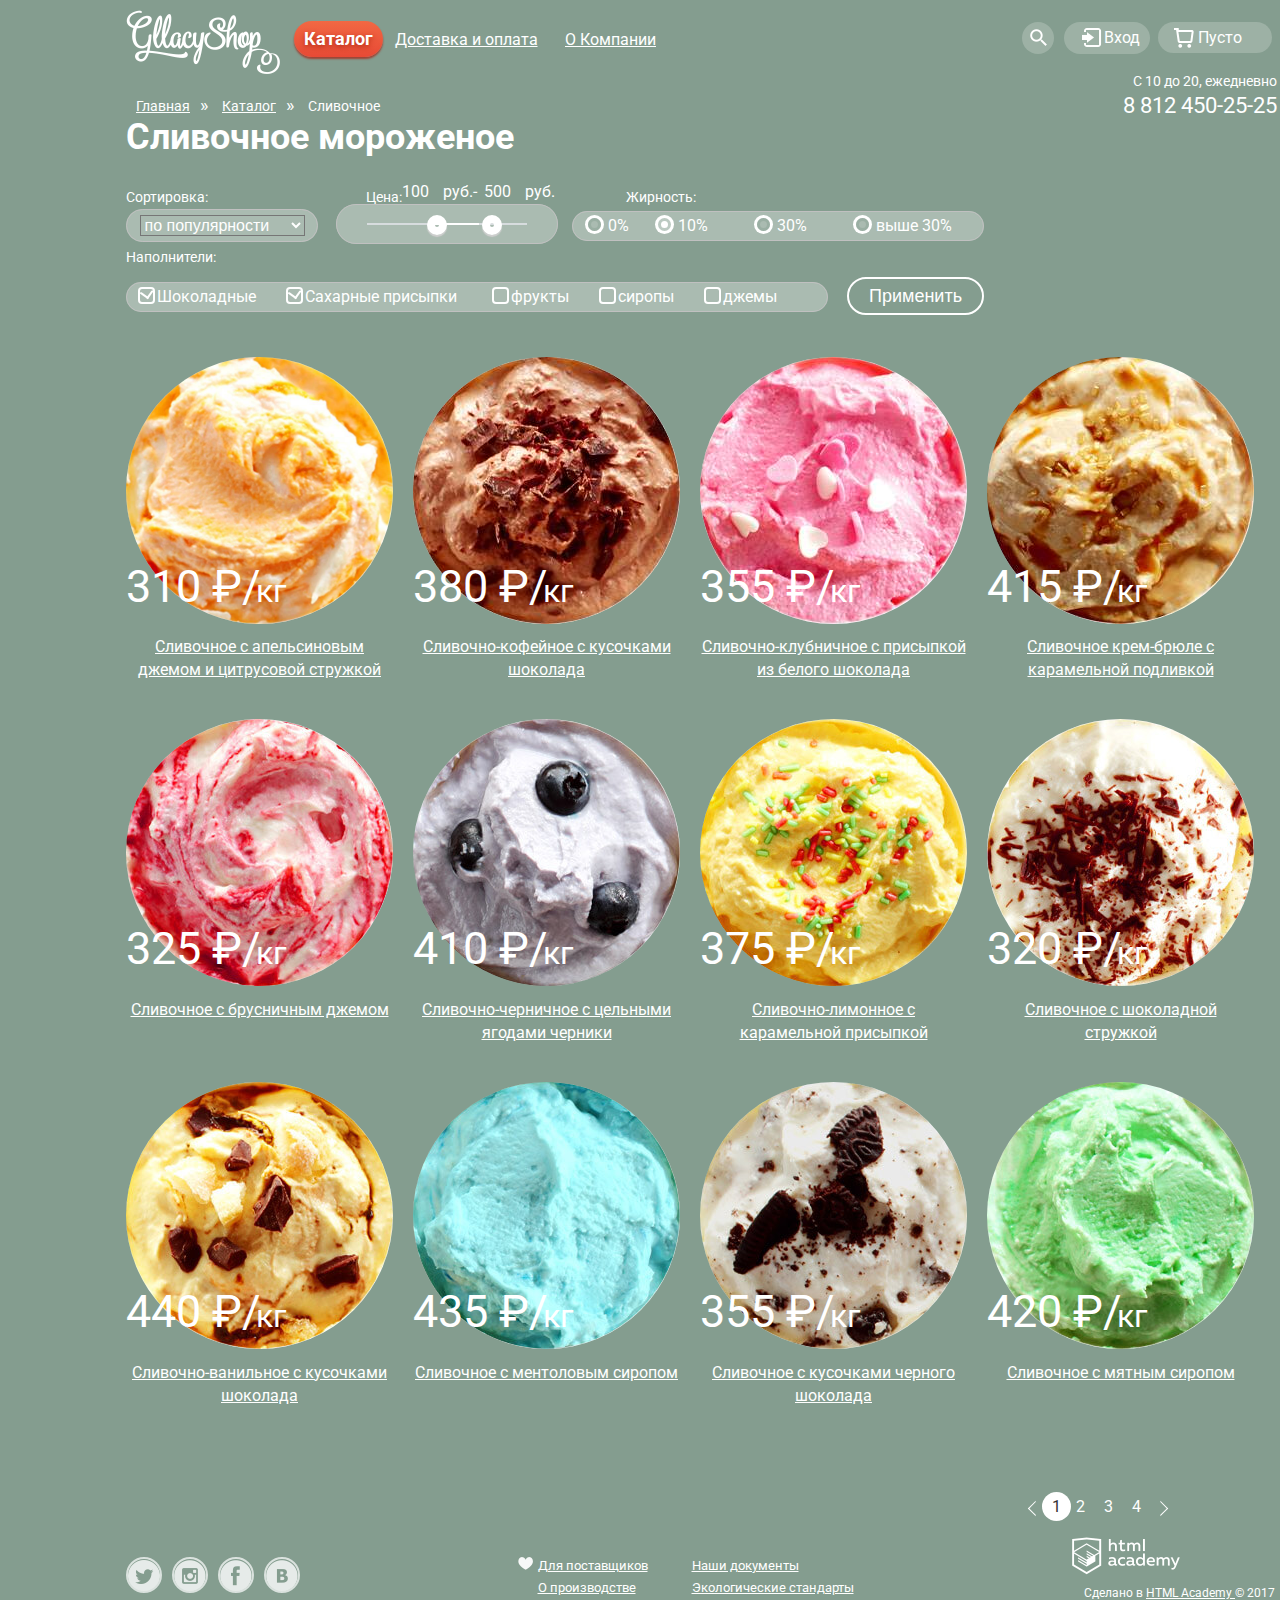
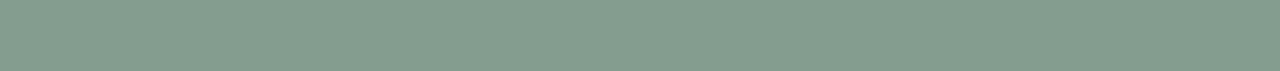
==== commit 91ffccb1: "test-5" ====
--- a/catalog.html
+++ b/catalog.html
@@ -9,10 +9,10 @@
   </head>
   <body>
 		<div class="catalog-page">
-			<div>
+			<div class="content-wrapper">
 				<header class="main-header">
 					<nav class="main-navigation">
-						<a href="index.html"><img src="img/Logo.png" width="154" height="64" alt="Logo"></a>
+						<a class="index-logo" href="index.html"><img src="img/Logo.png" width="154" height="64" alt="Logo"></a>
 						<ul>
 							<li class="first-menu one-units active"><a>Каталог</a>
 								<ul class="sub-menu">
@@ -39,7 +39,7 @@
 							<div class="login-wrapper">
 								<a class="users login" href="#">Вход</a>
 								<form class="login-form" action="https://echo.htmlacademy.ru" method="post">
-									<input id="email" type="email" name="email">
+									<input class="login-email" id="email" type="email" name="email">
 									<label class="label-email" for="email">Электронная почта</label>
 									<input id="password "type="password" name="password">
 									<label class="label-password" for="password">Пароль</label>
@@ -88,7 +88,7 @@
 						</div>	
 					</div>
 				</header>
-				<main>
+				<main class="elevator">
 					<div class="breadcrumbs">
 						<a href="index.html">Главная</a>&#187;
 						<a  href="#">Каталог</a>&#187;
@@ -99,7 +99,7 @@
 						<label class="sort sort-parameter">Сортировка:</label>
 						<fieldset class="sorting-item">
 							<select>
-								<option selected>По популярности</option>
+								<option selected>по популярности</option>
 								<option>сначала недорогие</option>
 								<option>сначала дорогие</option>
 								<option>по жирности</option>
@@ -126,27 +126,27 @@
 						</fieldset>
 						<label class="sort sort-fatness">Жирность:</label>
 						<fieldset class="sorting-fatness">
-							<input type="radio" name="fatness" value="zero-percent" id="zero-percent">
-							<label for="zero-percent">0%</label>
-							<input type="radio" name="fatness" value="ten-percent" id="ten-percent" checked>
-							<label for="ten-percent">10%</label>
-							<input type="radio" name="fatness" value="thirty-percent" id="thirty-percent">
-							<label for="thirty-percent">30%</label>
-							<input type="radio" name="fatness" value="morethirty-percent" id="morethirty-percent">
-							<label for="morethirty-percent">выше 30%</label>
+							<input class="sort-radio" type="radio" name="fatness" value="zero-percent" id="zero-percent">
+							<label class="radio-marg-first" for="zero-percent">0%</label>
+							<input class="sort-radio" type="radio" name="fatness" value="ten-percent" id="ten-percent" checked>
+							<label class="radio-marg-two" for="ten-percent">10%</label>
+							<input class="sort-radio"type="radio" name="fatness" value="thirty-percent" id="thirty-percent">
+							<label class="radio-marg-three" for="thirty-percent">30%</label>
+							<input class="sort-radio" type="radio" name="fatness" value="morethirty-percent" id="morethirty-percent">
+							<label class="radio-marg-fore" for="morethirty-percent">выше 30%</label>
 						</fieldset>
 						<label class="sort sort-fillers">Наполнители:</label>
 						<fieldset class="sorting-fillers">
 							<input type="checkbox" name="chocolate"  id="chocolate" checked>
-							<label for="chocolate">Шоколадные</label>
+							<label class="check-marg-first" for="chocolate">Шоколадные</label>
 							<input type="checkbox" name="sugar-powder"  id="sugar-powder" checked>
-							<label for="sugar-powder">Сахарные присыпки</label>
+							<label class="check-marg-two" for="sugar-powder">Сахарные присыпки</label>
 							<input type="checkbox" name="fruit"  id="fruit">
-							<label for="fruit">фрукты</label>
+							<label class="check-marg-three" for="fruit">фрукты</label>
 							<input type="checkbox" name="syrups"  id="syrups">
-							<label for="syrups">сиропы</label>
+							<label class="check-marg-fore" for="syrups">сиропы</label>
 							<input type="checkbox" name="jams"  id="jams">
-							<label for="jams">джемы</label>
+							<label class="check-marg-five" for="jams">джемы</label>
 						</fieldset>
 						<button class="btn-sort" type="submit">Применить</button>
 					</form>
@@ -175,7 +175,7 @@
 								<a class="quick-view" href="#">Быстрый просмотр</a>
 							</article>
 						</div>
-						<div class="fourth">		
+						<div class="fourth margin-none">		
 							<article class="catalog-item">
 								<img src="img/creme-brulee.jpg" width="267" height="267" alt="Сливочное крем-брюле с карамельной подливкой">
 								<span class="price">415 &#8381;/<span class="units">кг</span></span>
@@ -207,7 +207,7 @@
 								<a class="quick-view" href="#">Быстрый просмотр</a>
 							</article>
 						</div>
-						<div class="fourth">
+						<div class="fourth margin-none">
 							<article class="catalog-item">
 								<img src="img/chocolate.jpg" width="267" height="267" alt="Сливочное с шоколадной стружкой">
 								<span class="price">320 &#8381;/<span class="units">кг</span></span>
@@ -239,7 +239,7 @@
 								<a class="quick-view" href="#">Быстрый просмотр</a>
 							</article>
 						</div>
-						<div class="fourth">		
+						<div class="fourth margin-none">		
 							<article class="catalog-item">
 								<img src="img/mint.jpg" width="267" height="267" alt="Сливочное с мятным сиропом">
 								<span class="price">420 &#8381;/<span class="units">кг</span></span>
@@ -249,11 +249,11 @@
 						</div>	
 					</div>
 					<div class="page-number">
-						<a class="back" href="#">назад</a>
-						<a href="#">1</a>
-						<a href="#">2</a>	
-						<a href="#">3</a>
-						<a href="#">4</a>
+						<a class="back"  href="#">назад</a>
+						<a class="number active-number">1</a>
+						<a class="number number-two" href="#">2</a>	
+						<a class="number number-three" href="#">3</a>
+						<a class="number number-fore" href="#">4</a>
 						<a  class="forward" href="#">вперед</a>
 					</div>
 				</main>
--- a/css/style.css
+++ b/css/style.css
@@ -1,6 +1,5 @@
-body {
-  max-width: 1200px;
-  margin: 0 auto;
+body {  
+  margin: 0;
   padding: 0;
   font-size: 18px;
   font-family: "Roboto","Arial", sans-serif;
@@ -14,12 +13,11 @@
 }
 
 .catalog-page {
-  margin-top: 10px;
   margin-left: 26px;
 }
 
 .site-wrapper {
-  min-width: 940px;
+  
   background-repeat: no-repeat;
   background-position: 75px top ;
   transition: background-image 0.5s ease, background-color 0.5s ease;
@@ -40,8 +38,9 @@
 }
 
 .content-wrapper {
-  width: 900px;
-  padding: 10px 25px;
+  width: 1200px;
+  padding: 10px 100px;
+  margin: 0 auto;
 }
 
 .main-header {
@@ -59,26 +58,29 @@
 .main-navigation {
   display: flex;
   justify-content: space-between;
-  width: 560px;
-}
+  width: 540px;
+}
+
+
 
 .main-navigation > ul {
   position: relative;
    display: flex;
   justify-content: space-between;
-  margin-right: 28px;
+  align-items: flex-start;
   padding-left: 0;
-  width: 360px;
+  margin-left: ;
+  width: 370px;
   list-style: none;
  
 }
 
 .active::before {
   position: absolute;
-  top: -10px;
-  left: -10px;
+  top: -7px;
+  left: -2px;
   content: "Каталог";
-  padding: 10px 20px;
+  padding: 7px 10px;
   font-weight: bold;
   color: #ffffff;
   text-shadow: 0 2px 5px rgba(160, 32, 11, 0.76);
@@ -92,31 +94,41 @@
 }
 
 .first-menu {
-  min-height: 35px;
-}
-
-.one-units {
-  padding-left: 17px;
-   
-}
-
-.two-units {
-  padding-left: 2px;
-}
-
-.three-units {
-  padding-left: 5px;
-}
+   padding:  0;
+    margin: 0; 
+ }
+
+.first-menu > a{
+  box-sizing: border-box;
+  padding: 10px;
+  margin: 0;
+}
+
 
 .first-menu > a:hover {
+  box-sizing: border-box;
+  
   text-decoration: none;
   border: 1px solid #323232;
   border-radius: 25px;
   background-color: rgb(248, 247, 244);
   box-shadow: 0 20px 20px 0 rgba(0, 0, 0, 0.4);
   padding: 10px;
-  min-width: 40px;
+  margin: 0;
   color: #323232;
+}
+
+.one-units > a:hover {
+  margin-left: -2px;
+}
+
+.two-units > a:hover {
+  margin-left: -1px;
+  margin-right: -1px;
+}
+
+.three-units > a:hover {
+  margin-right: -2px;
 }
 
 .main-navigation .sub-menu {
@@ -156,18 +168,12 @@
   background-color: #d07058;
 }
 
-.user-info a {
-  line-height: 24px;
-  font-size: 22px;
-  text-decoration: none;
-}
-
 .second-block {
   display: flex;
   justify-content: space-between;
   flex-direction: column;
+  align-items: flex-end;
   margin-top: 12px;
-  margin-left: 334px;   
   min-width: 260px;
 }
 
@@ -205,7 +211,7 @@
   height: 22px;
   left: 5px;
   top: 6px;
-  background: #9db1a5 url("../img/sprite.png") no-repeat -689px -19px;
+  background: url("../img/sprite.png") no-repeat -689px -19px;
   border-radius: 50%;
 }
 
@@ -267,7 +273,7 @@
   height: 32px;
   top: 0;
   left: 0;
-  background: #ffffff url("../img/sprite.png") no-repeat -721px -12px; 
+  background: url("../img/sprite.png") no-repeat -721px -12px; 
 }
 
 .search-wrapper:hover .user-form {
@@ -276,6 +282,7 @@
   left: 0;
   display: block;
   width: 440px;
+  z-index: 80;
 }
 
 .user-block .login {
@@ -294,7 +301,7 @@
   left: 18px;
   width: 22px;
   height: 22px;
-  background: #9db1a5 url("../img/sprite.png") no-repeat  -275px -19px;
+  background: url("../img/sprite.png") no-repeat  -275px -19px;
 }
 
 .user-block .login:hover {
@@ -307,7 +314,7 @@
   height: 22px;
   top: 0;
   left: 17px;
-  background: #ffffff url("../img/sprite.png") no-repeat -315px -17px; 
+  background: url("../img/sprite.png") no-repeat -315px -17px; 
 }
 
 .login-wrapper {
@@ -346,7 +353,7 @@
   display: block;
 }
 
-.login-form input[type="email"],
+.login-email,
 .login-form input[type="password"] {
   width: 240px;
   height: 40px;
@@ -377,19 +384,19 @@
   color: #d3d3d2;
 }
 
-.login-form input[type="email"]:hover,
+.login-email:hover,
 .login-form input[type="password"]:hover { 
    border: 3px solid #d3d3d2; 
   padding: 0px;
   
 }
 
-.login-form input[type="email"]:focus,
+.login-email:focus,
 .login-form input[type="password"]:focus{
   border: 2px solid #8fbdec; 
 }
 
-input[type="email"]:focus + label { 
+login-email:focus + label { 
   position: absolute;
   top: 5px;
   left: 30px;
@@ -554,7 +561,7 @@
   left: 152px;
   width: 21px;
   height: 21px;
-  background: #9db1a5 url("../img/sprite.png") no-repeat  -125px -19px;
+  background: url("../img/sprite.png") no-repeat  -125px -19px;
 }
 
 .user-block .basket:hover {
@@ -567,7 +574,7 @@
   height: 22px;
   top: 2px;
   left: 149px;
-  background: #ffffff url("../img/sprite.png") no-repeat -165px -15px; 
+  background: url("../img/sprite.png") no-repeat -165px -15px; 
 }
 
 .basket-wrapper:hover .basket-of-goods {
@@ -575,24 +582,31 @@
 }
 
 .user-info {
-  display: block;
-  position: relative;
+  display: flex;
+  flex-direction: column;
+  justify-content: space-between;
+  align-items: flex-end;
+  position: relative;
+  width: 180px;
+  padding: 0;
   left: 5px;
   margin-top: 5px;  
 }
 
 .user-info p {
-  padding-left: 105px;
+  display: inline-block;
   font-size: 14px;
   line-height: 16px;
   margin-bottom: 5px;  
 }
 
 .user-info a {
-  padding-left: 90px;
   font-size: 22px;
   line-height: 24px;
-}
+  font-size: 22px;
+  text-decoration: none;
+}
+
 .user-info a:hover {
   color: #ffbc9e;
 }
@@ -609,6 +623,12 @@
 
 main{
   width: 1146px;
+}
+
+.elevator{
+  position: relative;
+  top: -24px;
+ 
 }
 
 .slider {
@@ -807,14 +827,34 @@
 
 .goods-container {
   flex-wrap: wrap;
-  justify-content: flex-start
-}
-
+  justify-content: flex-start;
+  margin-bottom: 50px;
+}
+
+.fourth{
+  margin-right: 20px;
+  margin-bottom: 20px;
+}
+
+.margin-none{
+  margin-right: 0;
+}
 
 .catalog-item {
   position: relative;
   width: 267px;
   margin-right: 20px;  
+}
+
+.catalog-item:hover::after {
+  content: "";
+  position: absolute;
+  
+  top: 0;
+  left: 0;
+ 
+  padding: 200px 140px;
+  background-color: rgba(255, 255, 255, 0.3);
 }
 
 .catalog-item:last-child {
@@ -882,9 +922,7 @@
   margin-right: 20px;
 }
 
-.catalog-item:hover {
-  background-color: #9db1a5;
-}
+
 
 .catalog-item:hover .quick-view {
   display: block;
@@ -1025,7 +1063,8 @@
 }
 
 .blog-wrapper {
-  background: url("../img/mail_bg.jpg");
+  background-color: #ffffff;
+   background-image: repeating-linear-gradient(-45deg, #92cdff 0px,#92cdff 9px, transparent 9px,transparent 17px, #fe9e90 17px,#fe9e90 25px, transparent 25px,transparent 35px);
   border-radius: 15px;
   width: 560px;
   height: 220px;
@@ -1184,9 +1223,9 @@
   box-shadow: inset 0 2px 2px rgba(172, 16, 0, 1);
 }
 
-.modal-wrapper{
-  position: relative;
-  padding-left: 670px
+.modal-wrapper {
+  position: relative;
+  float: right;
 }
 
 .modal-content {
@@ -1261,25 +1300,12 @@
   margin-bottom: 20px;
 }
 
-input[type="text"]:hover + label{ 
-  position: absolute;
-  top: 20px;
-  right: 70px;
-  font-size: 11px;
-  line-height: 13px;
-  color: #8fbdec;
-}/*чет вообще не понятно????????????????????????*/
-
-input[type="email"] + label{ 
-  position: absolute;
-  top:70px;
-  left: 30px;
-  font-size: 11px;
-  line-height: 13px;
-  color: #8fbdec;
-}
 
 .feedback-form input[type="submit"] {
+  position: relative;
+  top: 0;
+  left: 300px;
+  display: inline-block;
   font-weight: bold;
   font-size: 18px;
   line-height: 24px;
@@ -1291,7 +1317,7 @@
   border-radius: 50px;
   padding: 12px 18px;
   padding-right: 22px;
-  margin-left: 305px;
+  
   margin-right: 10px;
 }
 
@@ -1310,28 +1336,104 @@
 }
 
 .feedback-form input[type="text"]:hover,
-.feedback-form input[type="email"]:hover,
+.feedback-form input[type="email"]:hover {
+  border:2px solid #c7c6c5;
+  margin-bottom: 20px;
+}
+
 .feedback-form textarea:hover {
   border:2px solid #c7c6c5;
-  padding: 0;
-}
-
-.feedback-form label {
-  display: none;
+  margin-bottom: 18px;
+}
+
+.modal-name + label { 
+  position: absolute;
+  top: 80px;
+  left: 30px;
+  font-size: 16px;
+  line-height: 24px;
+  color: #999999;
+  
+}
+
+.modal-email + label { 
+  position: absolute;
+  top: 130px;
+  left: 30px;
+  font-size: 16px;
+  line-height: 24px;
+  color: #999999;
+}
+
+.modal-suggestions + label { 
+  position: absolute;
+  top:180px;
+  left: 30px;
+  font-size: 16px;
+  line-height: 24px;
+  color: #999999;
+}
+
+.modal-name:hover + label { 
+  position: absolute;
+  top: 60px;
+  left: 30px;
   font-size: 11px;
   line-height: 13px;
-}
-
- input[type="text"]:focus + label,
- input[type="email"]:focus + label,
- textarea:focus + label {
-  display: block;
-}
+  color: #999999;
+  
+}
+
+.modal-email:hover  + label { 
+  position: absolute;
+  top: 110px;
+  left: 30px;
+  font-size: 11px;
+  line-height: 13px;
+  color: #999999;
+}
+ 
+.modal-suggestions:hover + label { 
+  position: absolute;
+  top: 160px;
+  left: 30px;
+  font-size: 11px;
+  line-height: 13px;
+  color: #999999;
+}
+
+.modal-name:focus + label { 
+  position: absolute;
+  top: 60px;
+  left: 30px;
+  font-size: 11px;
+  line-height: 13px;
+  color: #5b9ddf;  
+}
+
+.modal-email:focus  + label { 
+  position: absolute;
+  top: 110px;
+  left: 30px;
+  font-size: 11px;
+  line-height: 13px;
+  color: #5b9ddf;
+}
+ 
+.modal-suggestions:focus + label { 
+  position: absolute;
+  top: 160px;
+  left: 30px;
+  font-size: 11px;
+  line-height: 13px;
+  color: #5b9ddf;
+}
+
 
 .form-sorting {
   position: relative;
-  max-width: 860px;
-  min-height: 130px;
+  max-width: 870px;
+  margin-bottom: 10px;
 }
 
 .form-sorting fieldset {
@@ -1351,34 +1453,42 @@
   color: #ffffff;
   margin-right: 10px;
   margin-left: 10px;
+  
+}
+main h1{
+  margin-top: 0;
+  margin-bottom: 50px;
+  
 }
 
 .sort {
   position: absolute;
   top: -20px;
   left: 0;
+  font-size: 14px;
+  line-height: 16px;
 }
 
 .sorting-item {
-  width:190px;
+  width: 170px;
   margin-left: 0;
   margin-right: 250px;
   text-align: center;
 }
 
-.sorting-item select{
+.sorting-item select {
   color: #ffffff;
   background: inherit;
 }
 
-.sorting-item:hover select{
+.sorting-item:hover select {
   color: #323232;
 }
 
-.sorting-price{
+.sorting-price {
   position:absolute;
-  top: 0;
-  left:230px;
+  top: -5px;
+  left: 210px;
   width: 200px; 
   margin-right: 20px;
   text-align: center;  
@@ -1386,7 +1496,6 @@
 
 range-filter {
   width: 190px;
-  
 }
 
 .range-controls {
@@ -1399,12 +1508,10 @@
   background: transparent;
 }
 
-
 .range-controls .scale {
   height: 2px;
   background: #d7dcde;
 }
-
 
 .range-controls .bar {
   width: 70%;
@@ -1432,20 +1539,17 @@
   left: 135px;
 }
 
-
 .price-controls {
   font-size: 0;
 }
 
 .price-controls label {
- 
   font-size: 16px;
   display: inline-block;
   width: 50%;
 }
 
 .price-controls input {
-  
   font-family: 'Roboto', 'Arial', sans-serif;
   font-size: 16px;
   width: 35px;
@@ -1453,10 +1557,10 @@
   text-align: center;
   color: #ffffff;
   border: none;
-  background-color: transparent;;
-}
-
-.min-price{
+  background-color: transparent;
+}
+
+.min-price {
   position: absolute;
   top: -30px;
   left: 40px;
@@ -1468,23 +1572,13 @@
   left: 120px;
 }
 
-
-
-
-
-
-
-
-
-
-
 .sort-price {
   top: -20px;
-  left:240px;
+  left: 240px;
 }
 
  .sorting-fatness {
-  width: 350px;
+  width: 390px;
   margin-right: 0; 
 }
 
@@ -1500,8 +1594,17 @@
 
 .sorting-fatness input + label {
   position: relative;
-  margin-right: 25px;
+  margin-right: 20px;
   padding-left: 25px;
+}
+
+.sorting-fatness .radio-marg-two {
+  margin-right: 40px;
+}
+
+
+.sorting-fatness .radio-marg-three {
+  margin-right: 40px;
 }
 
 .sorting-fatness input + label::before {
@@ -1512,34 +1615,27 @@
    width: 7px;
    height: 7px;
    border-radius: 50%;
-   box-shadow: 0px 0px 0px 2px #ffffff;
+   box-shadow: 0px 0px 0px 3px #ffffff;
    background-color: transparent;
-   border: 3px solid transparent;
+   border: 3px solid rgba(143,166,153, 0.6);
    cursor: pointer;
 }
 
-.sorting-fatness input + label:hover::before{
-   box-shadow: 0px 0px 0px 3px #ffffff;
+.sorting-fatness input + label:hover::before {
+   box-shadow: 0px 0px 0px 4px #ffffff;
 }
 
 .sorting-fatness input {
   display: none;
 }
-/*
-#zero-percent:checked ~ .sorting-fatness  label[for="zero-percent"]::before,
-#ten-percent:checked ~ .sorting-fatness  label[for="ten-percent"]::before,/*не могу понять почему не работает
-#thirty-percent:checked ~ .sorting-fatness  label[for="thirty-percent"]::before,
-#morethirty-percent:checked ~ .sorting-fatness  label[for="morethirty-percent"]::before{
-   background-color: #ffffff;
-   border: 3px solid transparent;
-}
-*/
-input[type="radio"]:checked ~ label::before {
-   background-color: #ffffff;
-   border: 3px solid transparent;
-}
+
+.sort-radio:checked + label::before {
+   background-color: #ffffff;  
+}
+
 .sorting-fillers {
-  margin-right: 20px;
+  width: 680px;
+  margin-right: 15px;
 }
 
 .sorting-fillers input {
@@ -1550,8 +1646,13 @@
 .sorting-fillers input + label {
   position: relative;
   margin-left: 20px;
-  margin-right: 20px;
-}
+  margin-right: 25px;
+}
+
+.sorting-fillers .check-marg-two{
+  margin-right: 30px;
+}
+
 .sorting-fillers input + label::before {
    content: "";
    position: absolute;
@@ -1560,7 +1661,7 @@
    width: 7px;
    height: 7px;
    border-radius: 2px;
-   box-shadow: 0px 0px 0px 2px #ffffff;
+   box-shadow: 0 0 0 2px #ffffff;
    background-color: transparent;
    border: 3px solid transparent;
    cursor: pointer;
@@ -1569,7 +1670,7 @@
 .sorting-fillers input + label::after {
    content: "";
    position: absolute;
-   display: none;
+   display: none ;
    top: -1px;
    left: -16px;
    width: 7px;
@@ -1577,18 +1678,11 @@
    border: 2px solid #ffffff;
    border-left-color: transparent;
    border-top-color: transparent;
-   transform: rotate(35deg);
-  
-  
-}
-
-#chocolate:checked ~ .sorting-fillers  label[for="chocolate"]::after,
-#sugar-powder:checked ~ .sorting-fillers  label[for="sugar-powder"]::after,/*не могу понять почему не работает*/
-#fruit:checked ~ .sorting-fillers  label[for="fruit"]::after,
-#syrups:checked ~ .sorting-fillers  label[for="syrups"]::after,
-#jams:checked ~ .sorting-fillers  label[for="jams"]::after {
+   transform: rotate(35deg);  
+}
+
+.sorting-fillers input:checked + label::after {
    display: block;
-  
 }
 
 
@@ -1606,7 +1700,7 @@
 .btn-sort {
   color: #ffffff;
   background-color: transparent;
-  padding: 10px 15px;
+  padding: 7px 20px;
   border: 2px solid #ffffff;
   border-radius: 20px;
   
@@ -1624,15 +1718,15 @@
 }
 
 .page-number {
-  display: block;
+  float: right;
+  display: inline-block;
   width:265px;
   margin-right: 0;
-  margin-left: auto;
-  padding-bottom: 30px;
+  margin-left: 0;
   
 }
 
-.page-number a{
+.page-number a {
   font-size: 16px;
   line-height: 18px;
   color: #ffffff;
@@ -1641,43 +1735,68 @@
 }
 
 .page-number .back {
+  display: inline-block;
   font-size: 0;
-  padding: 10px;
+  padding:  0px 9px;
   border: 2px solid #ffffff;
   border-top-color: transparent;
   border-right-color: transparent;
- transform: rotate(45deg);/*чет не работает*/
+ transform: rotate(45deg) scale(0.5) translate(20px, -30px);
 }
 
 .page-number .forward {
+  display: inline-block;
   font-size: 0;
-  padding: 10px;
+  padding: 0 9px;
   border: 2px solid #ffffff;
   border-top-color: transparent;
   border-left-color: transparent;
- transform: rotate(45deg);/*чет не работает*/
-}
-
-.page-number a:hover {
+ transform: rotate(-45deg) scale(0.5) translate(-10px, -20px);;
+}
+
+
+.page-number .active-number {
   padding: 5px 10px;
   width: 10px;
   background-color: #ffffff;
   color: #323232;
   border-radius: 50%;
-}
-
-
-
-
-
-
-
-
-
-
-
-
-
+  margin-right: 1px;
+  margin-left: -6px;
+
+}
+
+.page-number .number-two:hover {
+  padding: 5px 10px;
+  width: 10px;
+  background-color: #9db1a5;
+  color: #323232;
+  border-radius: 50%;
+  margin-right: 4px;
+  margin-left: -9px;
+  
+}
+
+.page-number .number-three:hover {
+  padding: 5px 10px;
+  width: 10px;
+  background-color: #9db1a5;
+  color: #323232;
+  border-radius: 50%;
+  margin-right: 4px;
+  margin-left: -9px;
+  
+}
+
+.page-number .number-fore:hover {
+  padding: 5px 10px;
+  width: 10px;
+  background-color: #9db1a5;
+  color: #323232;
+  border-radius: 50%;
+  margin-right: 4px;
+  margin-left: -9px;  
+}
 
 .main-footer {
   display: flex;
@@ -1689,7 +1808,7 @@
   min-height: 100px;
   padding-left: 0;
   margin: 0;
-  border-top: 1px solid #ffffff;
+  
 }
 .main-footer a:hover {
   color: #ffbc9e;
@@ -1707,7 +1826,8 @@
   position: relative;
   display: flex;
   justify-content: space-between;
-  margin-right: 40px;
+  align-items: flex-start;
+  margin-right: 65px;
 }
 
 .social {
@@ -1720,8 +1840,8 @@
   border: 2px solid #dae2de;
 }
 
-.social-tw{
-  background:url("../img/sprite.png") no-repeat -902px -20px;    
+.social-tw {
+  background:url("../img/sprite.png") no-repeat -903px -19px;    
   margin-left: 0;
   margin-right: 10px;
 }
@@ -1731,7 +1851,7 @@
 }
 
 .social-inst {
-  background: url("../img/sprite.png") no-repeat -639px -20px;
+  background: url("../img/sprite.png") no-repeat -640px -19px;
   margin-right: 10px;
 }
 
@@ -1741,28 +1861,27 @@
 
 .social-fb {
     
-  background: url("../img/sprite.png") no-repeat -355px -20px ;
+  background: url("../img/sprite.png") no-repeat -356px -19px ;
   margin-right: 10px;
 }
 
-.social-fb:hover{
+.social-fb:hover {
   background: url("../img/sprite.png") no-repeat -9px -10px ;
 }
 
 .social-vk {
-  background: url("../img/sprite.png") no-repeat -955px -20px;
+  background: url("../img/sprite.png") no-repeat -955px -19px;
   margin-right: 0;
    
 }
 
-.social-vk:hover{
+.social-vk:hover {
   background: url("../img/sprite.png") no-repeat -1069px -10px ;
 }
 
 .social:active {
   box-shadow: inset 0px 2px 1px 0px #888888;  
 }
-
 
 .documentation-unit {
   display: flex;
@@ -1771,6 +1890,7 @@
   justify-content: space-between;
   width: 360px; 
   height: 40px;
+  margin-right: 2px;
 }
 
 .doc-item {
@@ -1780,12 +1900,12 @@
   color: #ffffff;
 }
 
-.for-suppliers::before{
-  position:absolute;
-  left:-20px;
-  content:"";
-  width:15px;
-  height:13px;
+.for-suppliers::before {
+  position: absolute;
+  left: -20px;
+  content: "";
+  width: 15px;
+  height: 13px;
   background:  url("../img/sprite.png") no-repeat  -408px -20px;
 }
 
@@ -1794,16 +1914,20 @@
   display: flex;
   justify-content: space-between;
   flex-direction: column;
+  align-items: flex-start;
+  
 }
 
 .copyright .btn {
-  margin-bottom: 40px;
+   position: relative;
+  bottom: 20px;
+  margin-bottom: 20px;
   }
 
 .copyright a {
-  color:#ffffff;
-  min-width: 190px;
-    
+ 
+  color: #ffffff;
+  min-width: 190px;    
 }
 
 .copyright p,
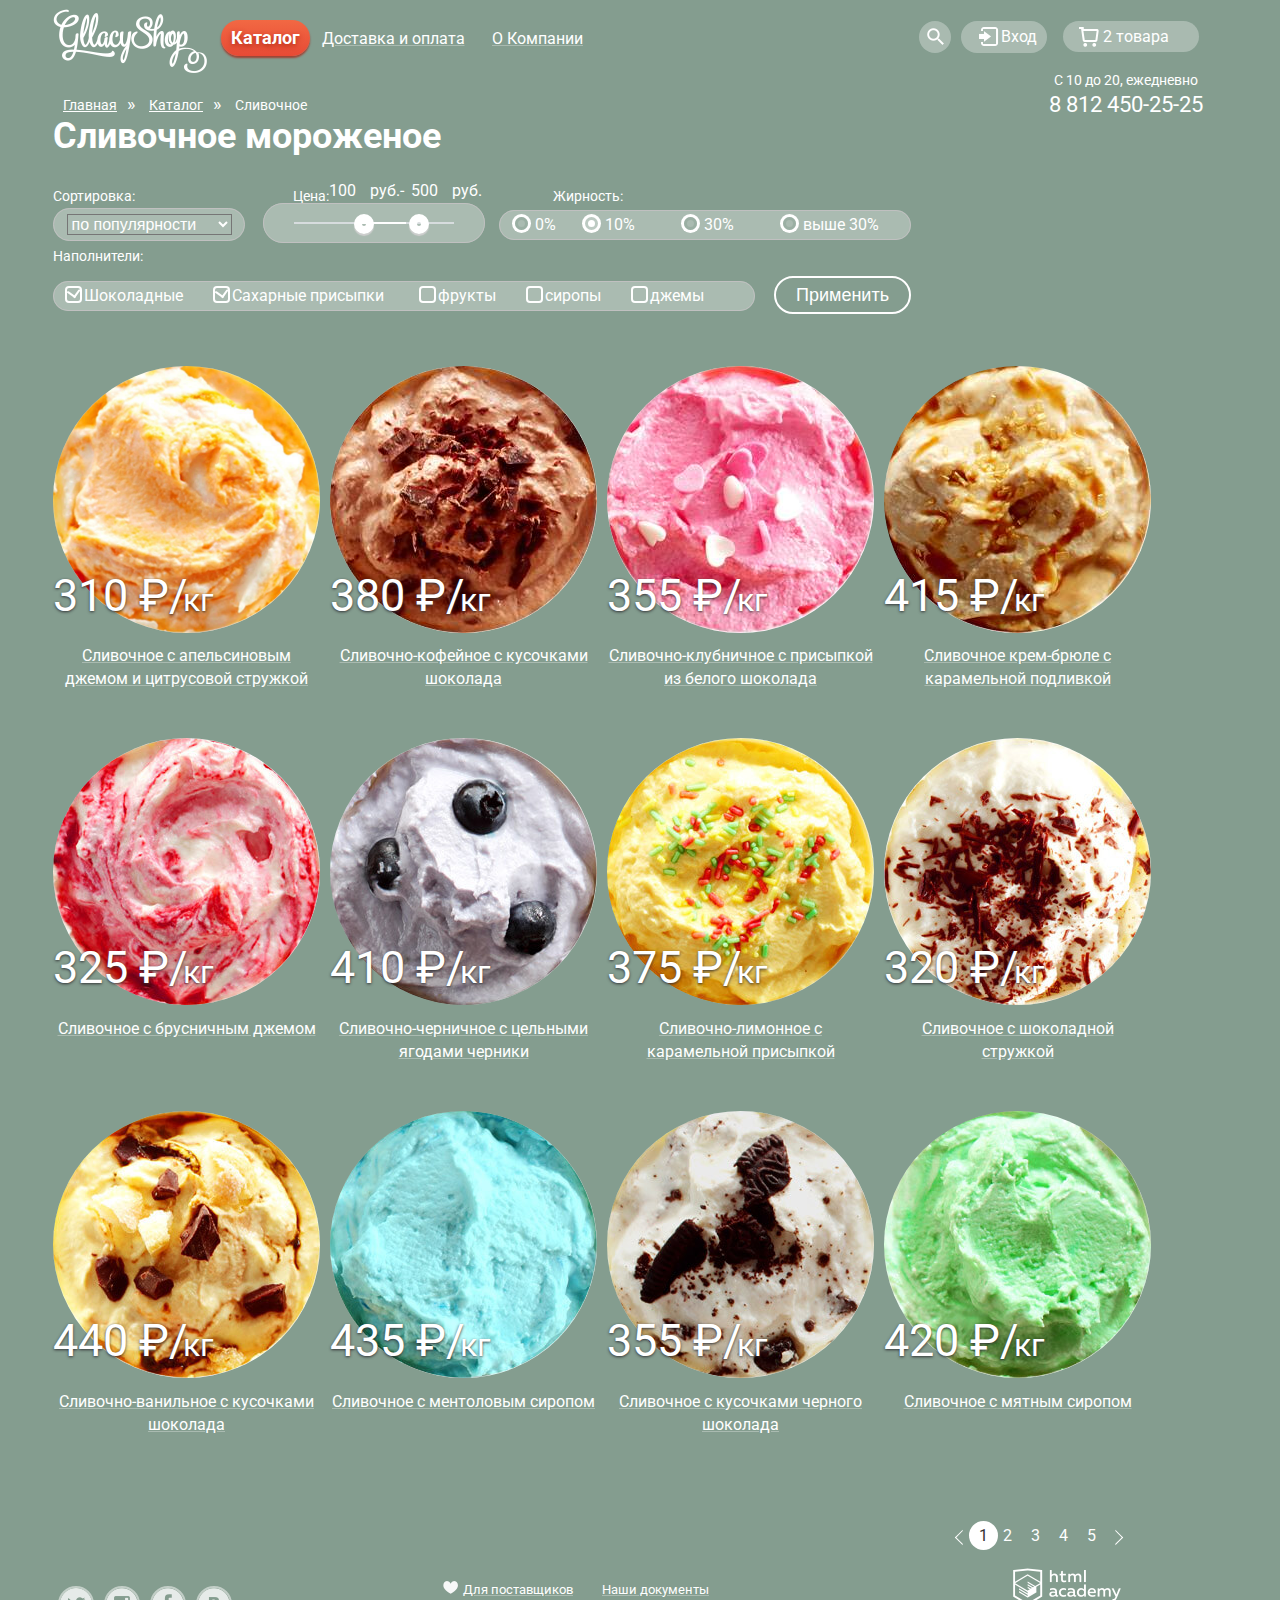
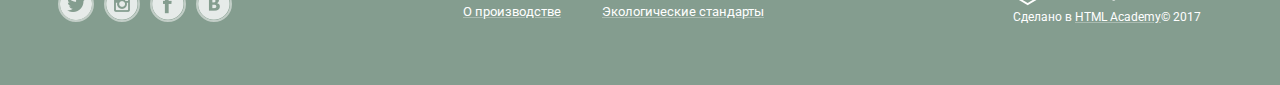
==== commit 7392bd83: "тест 6" ====
--- a/catalog.html
+++ b/catalog.html
@@ -1,6 +1,6 @@
 <!DOCTYPE html>
 <html lang="ru">
-  <head>
+	<head>
     <meta charset="utf-8">
     <title>HTML Academy: Глейси</title>
 		<link rel="stylesheet" href="https://fonts.googleapis.com/css?family=Roboto:400,700&amp;subset=cyrillic" >
@@ -14,7 +14,7 @@
 					<nav class="main-navigation">
 						<a class="index-logo" href="index.html"><img src="img/Logo.png" width="154" height="64" alt="Logo"></a>
 						<ul>
-							<li class="first-menu one-units active"><a>Каталог</a>
+							<li class="first-menu one-units active"><a><span class="menu-link">Каталог</span></a>
 								<ul class="sub-menu">
 									<li><a href="#">Новинки</a></li>
 									<li><a>Сливочное</a></li>
@@ -23,8 +23,8 @@
 									<li><a href="#">Мелорин</a></li>
 								</ul>
 							</li>				
-							<li class="first-menu two-units"><a href="#">Доставка и оплата</a></li>
-							<li class="first-menu three-units"><a href="#">О Компании</a></li>
+							<li class="first-menu two-units"><a href="#"><span class="menu-link">Доставка и оплата</span></a></li>
+							<li class="first-menu three-units"><a href="#"><span class="menu-link">О Компании</span></a></li>
 						</ul>
 					</nav>
 					<div class="second-block">
@@ -41,8 +41,8 @@
 								<form class="login-form" action="https://echo.htmlacademy.ru" method="post">
 									<input class="login-email" id="email" type="email" name="email">
 									<label class="label-email" for="email">Электронная почта</label>
-									<input id="password "type="password" name="password">
-									<label class="label-password" for="password">Пароль</label>
+									<input class="login-pas" id="password-label" type="password" name="password">
+									<label class="label-password" for="password-label">Пароль</label>
 									<div class="login-butons">
 										<input type="submit" name="enter" value="ВОЙТИ">
 										<div class="login-check">
@@ -53,7 +53,7 @@
 								</form>
 							</div>
 							<div class="basket-wrapper">
-								<a class="users basket" href="#">Пусто</a>
+								<a class="users basket basket-active" href="#">2 товара</a>
 								<div class="basket-of-goods">
 									<div class="table-goods">
 										<ul>
@@ -63,7 +63,7 @@
 											</li>
 											<li><img src="img/orange.jpg" width="35" height="35" alt="Сливочное с апельсиновым джемом и цитрусовой стружкой"></li>
 											<li>Сливочное с апельсиновым джемом</li>
-											<li class="weight-price">1,5кг&#215;<span>200р.<span/></li>
+											<li class="weight-price">1,5кг&#215;<span>200р.</span></li>
 											<li>300р.</li>
 										</ul>
 										<ul>
@@ -73,7 +73,7 @@
 											</li>
 											<li><img src="img/strawberry.jpg" width="35" height="35" alt="Сливочно-клубничное с присыпкой из белого шоколада"></li>
 											<li>Клубничный пломбир с присыпкой из белого шоколада</li>
-											<li class="weight-price">1,5кг&#215;<span>300р.<span/></li>
+											<li class="weight-price">1,5кг&#215;<span>300р.</span></li>
 											<li>450р.</li>
 										</ul>
 									</div>
@@ -130,7 +130,7 @@
 							<label class="radio-marg-first" for="zero-percent">0%</label>
 							<input class="sort-radio" type="radio" name="fatness" value="ten-percent" id="ten-percent" checked>
 							<label class="radio-marg-two" for="ten-percent">10%</label>
-							<input class="sort-radio"type="radio" name="fatness" value="thirty-percent" id="thirty-percent">
+							<input class="sort-radio" type="radio" name="fatness" value="thirty-percent" id="thirty-percent">
 							<label class="radio-marg-three" for="thirty-percent">30%</label>
 							<input class="sort-radio" type="radio" name="fatness" value="morethirty-percent" id="morethirty-percent">
 							<label class="radio-marg-fore" for="morethirty-percent">выше 30%</label>
@@ -155,7 +155,7 @@
 							<article class="catalog-item">
 								<img src="img/orange.jpg" width="267" height="267" alt="Сливочное с апельсиновым джемом и цитрусовой стружкой">
 								<span class="price">310 &#8381;/<span class="units">кг</span></span>
-								<p><a class="purchase-link" href="#">Сливочное с апельсиновым джемом и цитрусовой стружкой</a></p>
+								<p><a class="purchase-link" href="#"><span>Сливочное с апельсиновым джемом и цитрусовой стружкой</span></a></p>
 								<a class="quick-view" href="#">Быстрый просмотр</a>
 							</article>
 						</div>
@@ -163,7 +163,7 @@
 							<article class="catalog-item">
 								<img src="img/coffee.jpg" width="267" height="267" alt="Сливочно-кофейное с кусочками шоколада">
 								<span class="price">380 &#8381;/<span class="units">кг</span></span>
-								<p><a class="purchase-link" href="#">Сливочно-кофейное с кусочками шоколада</a></p>
+								<p><a class="purchase-link" href="#"><span>Сливочно-кофейное с кусочками шоколада</span></a></p>
 								<a class="quick-view" href="#">Быстрый просмотр</a>
 							</article>
 						</div>	
@@ -171,7 +171,7 @@
 							<article class="catalog-item">
 								<img src="img/strawberry.jpg" width="267" height="267" alt="Сливочно-клубничное с присыпкой из белого шоколада">
 								<span class="price">355 &#8381;/<span class="units">кг</span></span>
-								<p><a class="purchase-link" href="#">Сливочно-клубничное с присыпкой из белого шоколада</a></p>
+								<p><a class="purchase-link" href="#"><span>Сливочно-клубничное с присыпкой из белого шоколада</span></a></p>
 								<a class="quick-view" href="#">Быстрый просмотр</a>
 							</article>
 						</div>
@@ -179,7 +179,7 @@
 							<article class="catalog-item">
 								<img src="img/creme-brulee.jpg" width="267" height="267" alt="Сливочное крем-брюле с карамельной подливкой">
 								<span class="price">415 &#8381;/<span class="units">кг</span></span>
-								<p><a class="purchase-link" href="#">Сливочное крем-брюле с карамельной подливкой</a></p>
+								<p><a class="purchase-link" href="#"><span>Сливочное крем-брюле с карамельной подливкой</span></a></p>
 								<a class="quick-view" href="#">Быстрый просмотр</a>
 							</article>
 						</div>
@@ -187,7 +187,7 @@
 							<article class="catalog-item">
 								<img src="img/cowberry.jpg" width="267" height="267" alt="Сливочное с брусничным джемом">
 								<span class="price">325 &#8381;/<span class="units">кг</span></span>
-								<p><a class="purchase-link" href="#">Сливочное с брусничным джемом</a></p>
+								<p><a class="purchase-link" href="#"><span>Сливочное с брусничным джемом</span></a></p>
 								<a class="quick-view" href="#">Быстрый просмотр</a>
 							</article>
 						</div>	
@@ -195,7 +195,7 @@
 							<article class="catalog-item">
 								<img src="img/bilberry.jpg" width="267" height="267" alt="Сливочно-черничное с цельными ягодами черники ">
 								<span class="price">410 &#8381;/<span class="units">кг</span></span>
-								<p><a class="purchase-link" href="#">Сливочно-черничное с цельными ягодами черники </a></p>
+								<p><a class="purchase-link" href="#"><span>Сливочно-черничное с цельными ягодами черники</span></a></p>
 								<a class="quick-view" href="#">Быстрый просмотр</a>
 							</article>
 						</div>
@@ -203,7 +203,7 @@
 							<article class="catalog-item">
 								<img src="img/lime.jpg" width="267" height="267" alt="Сливочно-лимонное с карамельной присыпкой">
 								<span class="price">375 &#8381;/<span class="units">кг</span></span>
-								<p><a class="purchase-link" href="#">Сливочно-лимонное с карамельной присыпкой</a></p>
+								<p><a class="purchase-link" href="#"><span>Сливочно-лимонное с карамельной присыпкой</span></a></p>
 								<a class="quick-view" href="#">Быстрый просмотр</a>
 							</article>
 						</div>
@@ -211,7 +211,7 @@
 							<article class="catalog-item">
 								<img src="img/chocolate.jpg" width="267" height="267" alt="Сливочное с шоколадной стружкой">
 								<span class="price">320 &#8381;/<span class="units">кг</span></span>
-								<p><a class="purchase-link" href="#">Сливочное с шоколадной стружкой</a></p>
+								<p><a class="purchase-link" href="#"><span>Сливочное с шоколадной стружкой</span></a></p>
 								<a class="quick-view" href="#">Быстрый просмотр</a>
 							</article>
 						</div>
@@ -219,7 +219,7 @@
 							<article class="catalog-item">
 								<img src="img/vanilla.jpg" width="267" height="267" alt="Сливочно-ванильное с кусочками шоколада">
 								<span class="price">440 &#8381;/<span class="units">кг</span></span>
-								<p><a class="purchase-link" href="#">Сливочно-ванильное с кусочками шоколада</a></p>
+								<p><a class="purchase-link" href="#"><span>Сливочно-ванильное с кусочками шоколада</span></a></p>
 								<a class="quick-view" href="#">Быстрый просмотр</a>
 							</article>
 						</div>
@@ -227,7 +227,7 @@
 							<article class="catalog-item">
 								<img src="img/menthol.jpg" width="267" height="267" alt="Сливочноe с ментоловым сиропом">
 								<span class="price">435 &#8381;/<span class="units">кг</span></span>
-								<p><a class="purchase-link" href="#">Сливочноe с ментоловым сиропом</a></p>
+								<p><a class="purchase-link" href="#"><span>Сливочноe с ментоловым сиропом</span></a></p>
 								<a class="quick-view" href="#">Быстрый просмотр</a>
 							</article>
 						</div>
@@ -235,7 +235,7 @@
 							<article class="catalog-item">
 								<img src="img/black-chocolate.jpg" width="267" height="267" alt="Сливочное с кусочками черного шоколада">
 								<span class="price">355 &#8381;/<span class="units">кг</span></span>
-								<p><a class="purchase-link" href="#">Сливочное с кусочками черного шоколада</a></p>
+								<p><a class="purchase-link" href="#"><span>Сливочное с кусочками черного шоколада</span></a></p>
 								<a class="quick-view" href="#">Быстрый просмотр</a>
 							</article>
 						</div>
@@ -243,7 +243,7 @@
 							<article class="catalog-item">
 								<img src="img/mint.jpg" width="267" height="267" alt="Сливочное с мятным сиропом">
 								<span class="price">420 &#8381;/<span class="units">кг</span></span>
-								<p><a class="purchase-link" href="#">Сливочное с мятным сиропом</a></p>
+								<p><a class="purchase-link" href="#"><span>Сливочное с мятным сиропом</span></a></p>
 								<a class="quick-view" href="#">Быстрый просмотр</a>
 							</article>
 						</div>	
@@ -254,6 +254,7 @@
 						<a class="number number-two" href="#">2</a>	
 						<a class="number number-three" href="#">3</a>
 						<a class="number number-fore" href="#">4</a>
+						<a class="number number-five" href="#">5</a>
 						<a  class="forward" href="#">вперед</a>
 					</div>
 				</main>
@@ -266,14 +267,14 @@
 						<a class="social social-vk" href="https://vk.com/feed" target="_blank">Вконтакте</a>
 					</section>
 					<div class="documentation-unit">
-						<a class="doc-item for-suppliers" href="#">Для поставщиков</a>
-						<a class="doc-item about-production" href="#">О производстве</a>
-						<a class="doc-item our-documents" href="#">Наши документы</a>
-						<a class="doc-item environmental-standards" href="#">Экологические стандарты</a>
+						<a class="doc-item for-suppliers" href="#"><span>Для поставщиков</span></a>
+						<a class="doc-item about-production" href="#"><span>О производстве</span></a>
+						<a class="doc-item our-documents" href="#"><span>Наши документы</span></a>
+						<a class="doc-item environmental-standards" href="#"><span>Экологические стандарты<span></a>
 					</div>
 					<div class="copyright">
 						<a class="btn" href="https://htmlacademy.ru"><img src="img/html_academy.png" width="108" height="38" alt="HTML Academy"></a>
-						<p>Сделано в <a class="btn-text" href="https://htmlacademy.ru"> HTML Academy </a>&#169; 2017</p>
+						<p>Сделано в <a class="btn-text" href="https://htmlacademy.ru"><span>HTML Academy</span></a>&#169; 2017</p>
 					</div>
 				</footer>
 			</div>
--- a/css/style.css
+++ b/css/style.css
@@ -17,10 +17,9 @@
 }
 
 .site-wrapper {
-  
   background-repeat: no-repeat;
-  background-position: 75px top ;
-  transition: background-image 0.5s ease, background-color 0.5s ease;
+  background-position:top center;
+  transition: all 0.5s ease;
 }
 
 .site-wrapper::before,
@@ -39,8 +38,9 @@
 
 .content-wrapper {
   width: 1200px;
-  padding: 10px 100px;
+  padding: 0px 20px;
   margin: 0 auto;
+  padding-top: 9px;
 }
 
 .main-header {
@@ -61,7 +61,13 @@
   width: 540px;
 }
 
-
+.first-menu>a {
+  color: rgba(255, 255, 255, 0.3);
+}
+
+.menu-link {
+  color: #ffffff;
+}
 
 .main-navigation > ul {
   position: relative;
@@ -71,8 +77,7 @@
   padding-left: 0;
   margin-left: ;
   width: 370px;
-  list-style: none;
- 
+  list-style: none; 
 }
 
 .active::before {
@@ -89,8 +94,7 @@
   background: -webkit-linear-gradient(top, #f26843 0%, #e74a35 100%);
   background:         linear-gradient(to bottom, #f26843 0%, #e74a35 100%);
   border-radius: 20px;
-  box-shadow: 0 2px 2px rgba(172, 16, 0, 0.64);
-  
+  box-shadow: 0 2px 2px rgba(172, 16, 0, 0.64);  
 }
 
 .first-menu {
@@ -107,14 +111,15 @@
 
 .first-menu > a:hover {
   box-sizing: border-box;
-  
   text-decoration: none;
   border: 1px solid #323232;
   border-radius: 25px;
   background-color: rgb(248, 247, 244);
-  box-shadow: 0 20px 20px 0 rgba(0, 0, 0, 0.4);
   padding: 10px;
   margin: 0;
+}
+
+.first-menu  span:hover {
   color: #323232;
 }
 
@@ -133,6 +138,8 @@
 
 .main-navigation .sub-menu {
   position: absolute;
+  top: 35px;
+  left: -10px;
   display: none;  
   list-style: none;
   padding: 10px 0;  
@@ -159,6 +166,7 @@
 
 .first-menu:hover  .sub-menu {
 	display: block;
+    z-index: 100;
 }
 .sub-menu li:hover {
   background-color: #fbded7;
@@ -174,7 +182,7 @@
   flex-direction: column;
   align-items: flex-end;
   margin-top: 12px;
-  min-width: 260px;
+  min-width: 270px;
 }
 
 .user-block {
@@ -187,20 +195,21 @@
   font-size: 16px;
   line-height: 18px;
 }
+
 .user-block .users {
   text-decoration: none;
-  background-color: #9db1a5;
+  background-color: rgba(255, 255, 255, 0.3);
 }
 
  .user-block .user-search {
   display: inherit; 
   position: relative;
+  left: -8px; 
   font-size: 0;
   padding-left: 0;
   margin-right: 0;
   width: 32px;
   height: 32px;
-  background-color: #9db1a5;
   border-radius: 50%;
 }
 
@@ -221,8 +230,8 @@
 
 .search-wrapper .search-form {
   position: absolute;
-  top: 30px;
-  left: -340px; 
+  top: 40px;
+  left: -345px; 
   display: none;
   min-width: 340px;  
   padding: 20px;
@@ -278,7 +287,7 @@
 
 .search-wrapper:hover .user-form {
   position: absolute;
-  top: 0;
+  top: 0px;
   left: 0;
   display: block;
   width: 440px;
@@ -288,6 +297,7 @@
 .user-block .login {
   position: relative;
   display: inherit;
+  left: -8px;
   padding: 7px 10px 7px 40px;
   margin-left: 10px;
   border-radius: 20px;
@@ -323,8 +333,8 @@
 
 .login-wrapper .login-form {
   position: absolute;
-  top: 30px;
-  left: -200px; 
+  top: 40px;
+  left: -210px; 
   display: none;
   max-width: 280px;  
   padding: 20px;
@@ -354,7 +364,7 @@
 }
 
 .login-email,
-.login-form input[type="password"] {
+.login-pas {
   width: 240px;
   height: 40px;
   border: 1px solid #d3d3d2; 
@@ -385,18 +395,19 @@
 }
 
 .login-email:hover,
-.login-form input[type="password"]:hover { 
+.login-pas:hover { 
    border: 3px solid #d3d3d2; 
   padding: 0px;
   
 }
 
 .login-email:focus,
-.login-form input[type="password"]:focus{
+.login-pas:focus {
   border: 2px solid #8fbdec; 
-}
-
-login-email:focus + label { 
+  padding: 0px;
+}
+
+.login-email:focus + label { 
   position: absolute;
   top: 5px;
   left: 30px;
@@ -405,7 +416,7 @@
   color: #8fbdec;
 }
 
-input[type="password"]:focus + label{ 
+.login-pas:focus + label { 
   position: absolute;
   top:70px;
   left: 30px;
@@ -475,8 +486,8 @@
 .basket-of-goods {
   display: none;
   position: absolute;
-  top: 30px;
-  left: -350px;
+  top: 40px;
+  left: -265px;
   min-width:  540px;
   min-height: 250px;
   background-color: #ffffff;
@@ -487,7 +498,7 @@
   z-index: 333;
 }
 
-.table-goods{
+.table-goods {
   display: table;
   border-bottom: 2px solid #cacac7;
 }
@@ -501,14 +512,14 @@
   list-style: none;
 }
 
-.table-goods{
+.table-goods {
   margin: 20px;
   margin-top: 30px;
   margin-left: 30px;
   padding-bottom: 30px;
 }
 
-.closed{
+.closed {
   position: relative;
   left: 5px;
   opacity: 20%;
@@ -589,7 +600,7 @@
   position: relative;
   width: 180px;
   padding: 0;
-  left: 5px;
+  left:-1px;
   margin-top: 5px;  
 }
 
@@ -601,31 +612,24 @@
 }
 
 .user-info a {
+  position: relative;
+  left: 5px;
   font-size: 22px;
   line-height: 24px;
   font-size: 22px;
   text-decoration: none;
 }
 
-.user-info a:hover {
-  color: #ffbc9e;
-}
-
-.user-info a:active {
-  color: #ffbc9e;
-}
-
-
 .search-form,
 .login-form {
   display: none;
 }
 
-main{
+main {
   width: 1146px;
 }
 
-.elevator{
+.elevator {
   position: relative;
   top: -24px;
  
@@ -633,7 +637,7 @@
 
 .slider {
   position: relative;
-  padding-top: 274px;
+  padding-top: 270px;
   text-align: center;
   color: #ffffff;
 }
@@ -645,8 +649,8 @@
 .slide-title {
   width: 700px;
   margin: 0 auto;
-  margin-bottom: 30px;
-  font-weight: bold;
+  margin-bottom: 35px;
+  font-weight: 800;
   font-size: 60px;
   line-height: 60px
 }
@@ -654,7 +658,7 @@
 .slide-btn {
   display: inline-block;
   padding: 12px 50px;
-  font-weight: bold;
+  font-weight: 600;
   font-size: 31px;
   line-height: 41px;
   vertical-align: top;
@@ -686,7 +690,7 @@
 
 .slider-controls {
   position: absolute;
-  bottom: 65px;
+  bottom: 62px;
   left: 0;
   font-size: 0;
   z-index: 20;
@@ -713,6 +717,7 @@
 #btn-1:checked ~ .site-wrapper {
   background-color: #849d8f;
   background-image: url("../img/ice_main.png");
+  
 }
 
 #btn-2:checked ~ .site-wrapper {
@@ -734,7 +739,7 @@
 .promotional-offers {
   display: flex;
   justify-content: space-between;
-  margin-bottom: 40px;
+  margin-bottom: 30px;
 
 }
 
@@ -796,6 +801,7 @@
   width: 560px;
   height: 230px;
   background:url('../img/raspberry_bg.jpg') no-repeat;
+  background-size: cover;
   border-radius:15px;
 }
 
@@ -804,6 +810,7 @@
   height: 230px;
   background: url('../img/chocolate-bg.jpg') no-repeat;
   border-radius: 15px;
+  background-size: cover;
 }
 
 .promotional-item {
@@ -821,7 +828,8 @@
   display:flex;
   justify-content: space-between;
   margin-bottom: 20px;
-   width: 1146px;
+  margin-left: -10px;
+  width: 1146px;
 }
 
 
@@ -831,31 +839,28 @@
   margin-bottom: 50px;
 }
 
-.fourth{
-  margin-right: 20px;
+.fourth {
+  margin-right: -10px;
   margin-bottom: 20px;
 }
 
-.margin-none{
+.margin-none {
   margin-right: 0;
 }
 
 .catalog-item {
   position: relative;
   width: 267px;
-  margin-right: 20px;  
-}
-
-.catalog-item:hover::after {
-  content: "";
-  position: absolute;
-  
-  top: 0;
-  left: 0;
- 
-  padding: 200px 140px;
+  margin-right: 10px; 
+  padding-left: 10px;
+  padding-right: 10px;
+  border-radius: 5px 5px 0 0;
+}
+
+.catalog-item:hover {
   background-color: rgba(255, 255, 255, 0.3);
 }
+
 
 .catalog-item:last-child {
   margin-right: 0;
@@ -864,15 +869,17 @@
 .catalog-item img {
   padding: 0;
   margin: 0;
+  margin-top: 10px;
   border-radius: 50%;
   margin-bottom: -11px;	
 }
 
 .catalog-item .price {
   position: absolute;
-  top: 203px;
-  left: 0;
-  font-size: 45px;                    
+  top: 213px;
+  left: 10px;
+  font-size: 45px;  
+  text-shadow: 0px 1px 3px rgba(49, 50, 53, 1);
 }
 
 .price .units {
@@ -887,6 +894,8 @@
 	
 .hit::before {
   position: absolute;
+  top: 10px;
+  left: 0px;
   content: "";  
   width: 61px;
   height: 61px;
@@ -895,16 +904,56 @@
 }
 
  .purchase-link {
-  font-size: 16px;
-  line-height: 22px;
-  color: #ffffff;
+   width: 120%;
+  color: rgba(255, 255, 255, 0.3);
   margin-bottom: -10px;
   padding-bottom: 0;
 }  
 
+.purchase-link span {
+  color: rgba(255, 255, 255, 1);
+  font-size: 16px;
+  line-height: 22px;
+}
+
+ .purchase-link:hover {
+  color: rgba(232, 77, 55, 0.3); 
+}  
+
+.purchase-link:hover span{
+   color: rgba(232, 77, 55, 1); 
+}
+
+.purchase-link:active {
+  color: rgba(232, 77, 55, 0.3); 
+}  
+
+.purchase-link:active span {
+   color: rgba(232, 77, 55, 1); 
+}
+
+.quick-view-wrap {
+  position: relative;;
+}
+
 .quick-view {
   position: absolute;
-  bottom: -50px;
+  top: -px;
+  left: -10px;
+  display: none;
+  font-size: 1px;
+  background-color: rgba(255, 255, 255, 0.3);
+  color: rgba(255, 255, 255, 0.3);
+  padding: 30px 58px;
+  padding-left: 225px;
+  border-radius: 0 0 5px 5px;
+}
+
+.quick-view::before {
+  content: "Быстрый просмотр";
+  position: absolute;
+  top: -10px;
+  left: 40px;  
   display: none;
   text-decoration: none;
   font-size: 18px;
@@ -916,17 +965,17 @@
   box-shadow: 0 2px 2px rgba(172, 16, 0, 1);
   color: #ffffff;
   border-radius: 50px;
-  padding: 12px 18px;
+  padding: 10px 15px;
   padding-right: 22px;
-  margin-left: 20px;
-  margin-right: 20px;
-}
-
-
-
-.catalog-item:hover .quick-view {
+ 
+}
+
+
+
+.catalog-item:hover .quick-view,
+.catalog-item:hover .quick-view::before {
   display: block;
-  z-index: 200;
+ 
 }
 
 .our-production {
@@ -1058,8 +1107,15 @@
   font-size: 24px;
   line-height: 30px;
   font-weight: bold;
-  color: #323232;
-  
+  color: #323232; 
+}
+
+.blog-info a:hover {
+  color: #e84d37;
+}
+
+.blog-info a:active {
+  color: #e84d37;
 }
 
 .blog-wrapper {
@@ -1163,6 +1219,7 @@
 .our-adress p {
   margin-bottom: 0;
   padding-bottom: 0;
+  margin-left: -5px;
 }
 
 .our-adress p:first-child {
@@ -1206,7 +1263,7 @@
   box-shadow: 0 2px 2px 0 rgba(172, 16, 0, 0.64);
   border-radius: 50px;
   padding: 10px 25px;
-  margin-left: 8px; 
+  margin-left: 3px; 
 }
 
 .about-us .feedback-btn:hover {
@@ -1566,7 +1623,7 @@
   left: 40px;
 }
 
-.max-price{
+.max-price {
   position: absolute;
   top: -30px;
   left: 120px;
@@ -1649,7 +1706,7 @@
   margin-right: 25px;
 }
 
-.sorting-fillers .check-marg-two{
+.sorting-fillers .check-marg-two {
   margin-right: 30px;
 }
 
@@ -1801,23 +1858,45 @@
 .main-footer {
   display: flex;
   justify-content: space-between;
-  background-color: #849d8f;
-  padding-top: 10px; 
+  background-color: transparent;
+  padding-top: 5px; 
   color: #ffffff; 
-  width: 1146px;; 
+  width: 1200px;; 
   min-height: 100px;
-  padding-left: 0;
+  padding-left: 5px;
   margin: 0;
   
 }
-.main-footer a:hover {
-  color: #ffbc9e;
-}
-
-.main-footer a:active {
-  color: rgb(255, 188, 158);
-}
-
+
+.main-footer a {
+  color: rgba(255, 255, 255, 0.3);
+}
+
+.main-footer span {
+  color: rgba(255, 255, 255, 1);
+}
+.doc-item:hover,
+.btn-text:hover {
+  color: rgba(232, 77, 55, 0.3); 
+}  
+
+.doc-item:hover span,
+.btn-text:hover span {
+   color: rgba(232, 77, 55, 1); 
+}
+.footer-social h3 {
+  display: none;
+}
+
+.doc-item:active,
+.btn-text:active {
+  color: rgba(232, 77, 55, 0.3); 
+}  
+
+.doc-item:active span,
+.btn-text:active span {
+   color: rgba(232, 77, 55, 1); 
+}
 .footer-social h3 {
   display: none;
 }
@@ -1827,56 +1906,58 @@
   display: flex;
   justify-content: space-between;
   align-items: flex-start;
-  margin-right: 65px;
+  margin-right: 25px;
 }
 
 .social {
-  position:relative;
+  position: relative;
+  top: 5px;
   font-size: 0;
   width: 32px;
   height: 32px;
-  background-color: #849d8f;
+  background-color: transparent;
   border-radius: 50%;
-  border: 2px solid #dae2de;
+  background: url("../img/sprite.png") no-repeat -903px -19px;
+  border: 2px solid #c2cec7;
 }
 
 .social-tw {
-  background:url("../img/sprite.png") no-repeat -903px -19px;    
+  background-position: -903px -20px;    
   margin-left: 0;
   margin-right: 10px;
 }
 
 .social-tw:hover {
-  background: url("../img/sprite.png") no-repeat -1016px -10px;    
+  background-position: -1017px -10px;    
 }
 
 .social-inst {
-  background: url("../img/sprite.png") no-repeat -640px -19px;
+  background-position: -640px -20px;
   margin-right: 10px;
 }
 
 .social-inst:hover {
-  background: url("../img/sprite.png") no-repeat -61px -10px;
+  background-position: -62px -10px;
 }
 
 .social-fb {
     
-  background: url("../img/sprite.png") no-repeat -356px -19px ;
+  background-position: -356px -20px ;
   margin-right: 10px;
 }
 
 .social-fb:hover {
-  background: url("../img/sprite.png") no-repeat -9px -10px ;
+  background-position: -10px -10px ;
 }
 
 .social-vk {
-  background: url("../img/sprite.png") no-repeat -955px -19px;
+  background-position: -955px -20px;
   margin-right: 0;
    
 }
 
 .social-vk:hover {
-  background: url("../img/sprite.png") no-repeat -1069px -10px ;
+  background-position: -1069px -10px ;
 }
 
 .social:active {
@@ -1888,16 +1969,16 @@
   flex-wrap: wrap;
   flex-direction: column;
   justify-content: space-between;
-  width: 360px; 
+  width: 330px; 
   height: 40px;
   margin-right: 2px;
+  
 }
 
 .doc-item {
   position: relative;
   font-size: 13px;
   line-height: 18px;
-  color: #ffffff;
 }
 
 .for-suppliers::before {
@@ -1910,23 +1991,23 @@
 }
 
 .copyright {
-  width: 200px;
+  width: 190px;
   display: flex;
   justify-content: space-between;
   flex-direction: column;
   align-items: flex-start;
+  margin-right: 67px;
   
 }
 
 .copyright .btn {
    position: relative;
-  bottom: 20px;
+  bottom: 13px;
+  left: 12px;
   margin-bottom: 20px;
   }
 
 .copyright a {
- 
-  color: #ffffff;
   min-width: 190px;    
 }
 
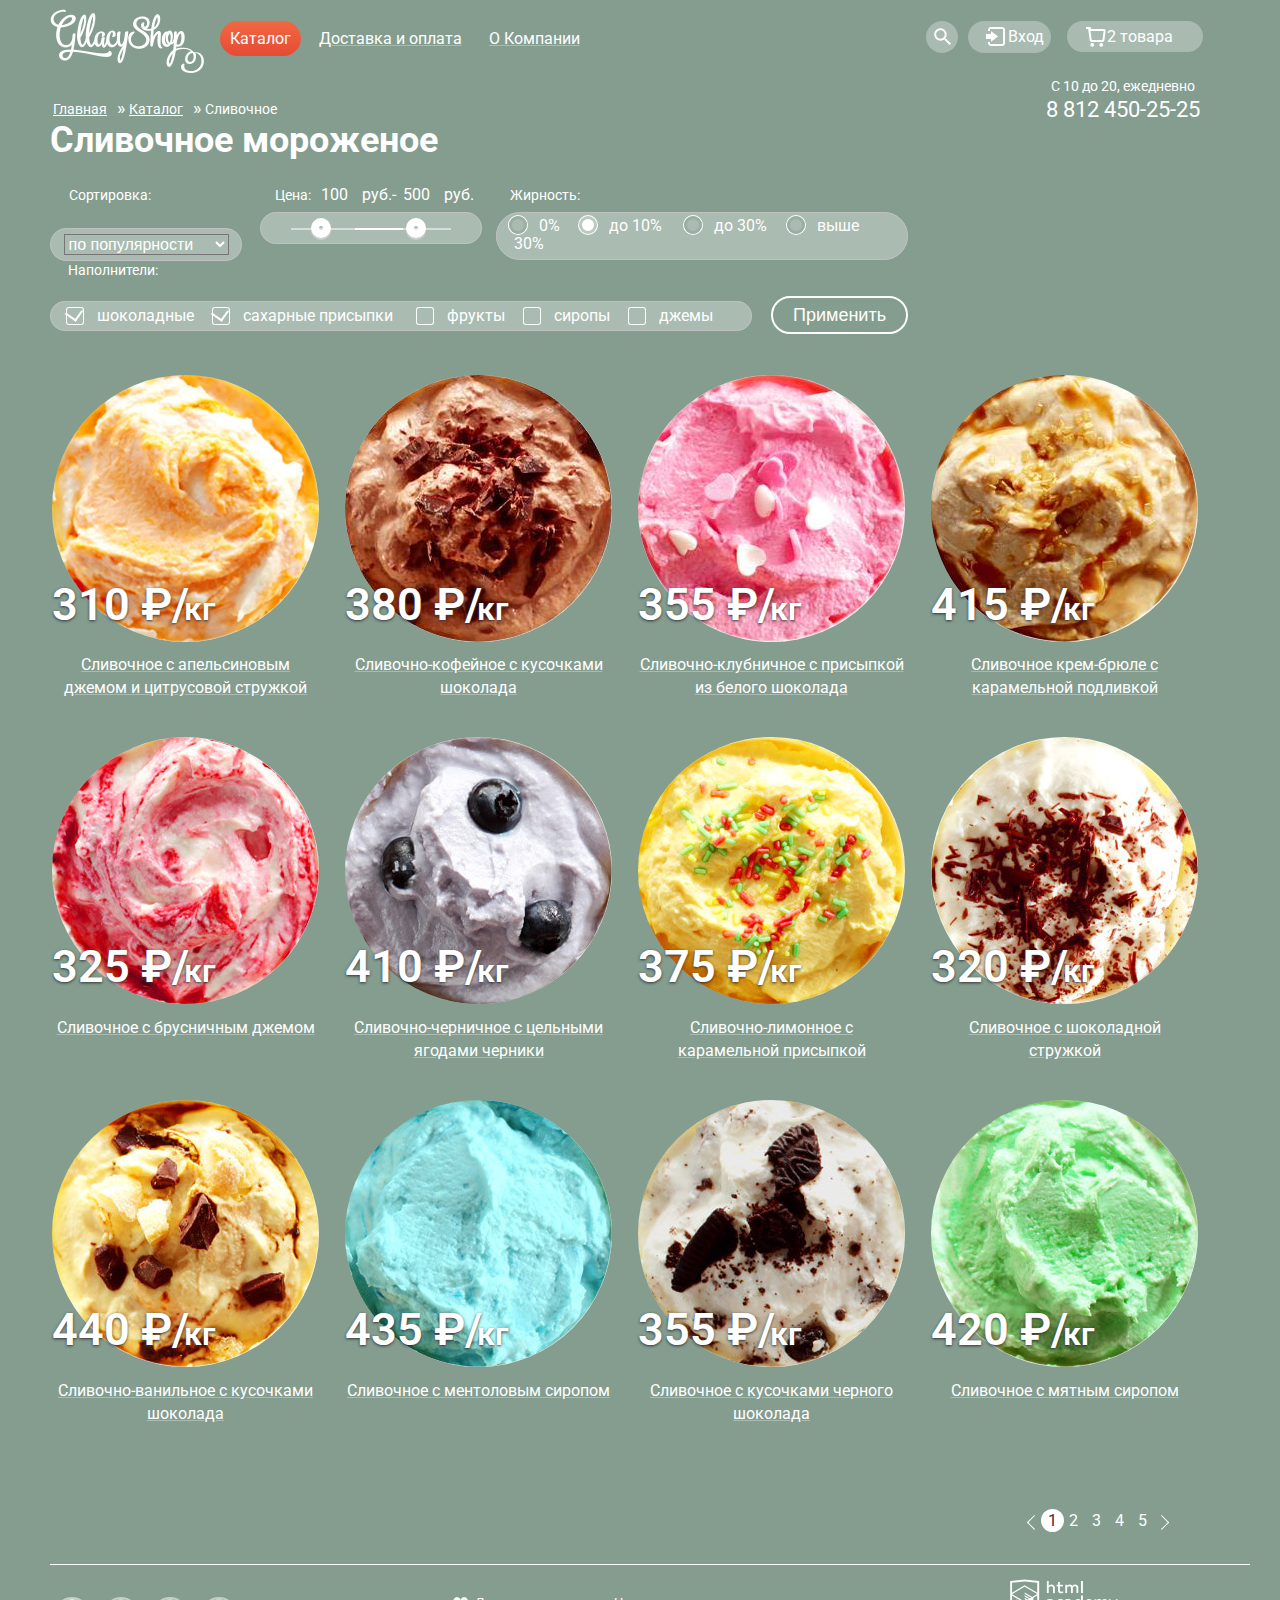
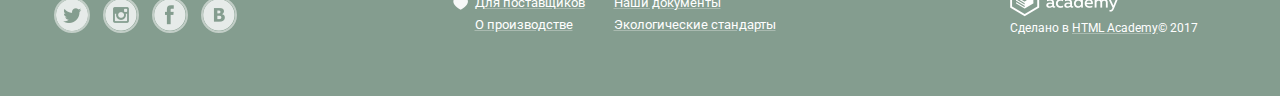
==== commit 110393de: "test 7" ====
--- a/catalog.html
+++ b/catalog.html
@@ -129,18 +129,18 @@
 							<input class="sort-radio" type="radio" name="fatness" value="zero-percent" id="zero-percent">
 							<label class="radio-marg-first" for="zero-percent">0%</label>
 							<input class="sort-radio" type="radio" name="fatness" value="ten-percent" id="ten-percent" checked>
-							<label class="radio-marg-two" for="ten-percent">10%</label>
+							<label class="radio-marg-two" for="ten-percent">до 10%</label>
 							<input class="sort-radio" type="radio" name="fatness" value="thirty-percent" id="thirty-percent">
-							<label class="radio-marg-three" for="thirty-percent">30%</label>
+							<label class="radio-marg-three" for="thirty-percent">до 30%</label>
 							<input class="sort-radio" type="radio" name="fatness" value="morethirty-percent" id="morethirty-percent">
 							<label class="radio-marg-fore" for="morethirty-percent">выше 30%</label>
 						</fieldset>
 						<label class="sort sort-fillers">Наполнители:</label>
 						<fieldset class="sorting-fillers">
 							<input type="checkbox" name="chocolate"  id="chocolate" checked>
-							<label class="check-marg-first" for="chocolate">Шоколадные</label>
+							<label class="check-marg-first" for="chocolate">шоколадные</label>
 							<input type="checkbox" name="sugar-powder"  id="sugar-powder" checked>
-							<label class="check-marg-two" for="sugar-powder">Сахарные присыпки</label>
+							<label class="check-marg-two" for="sugar-powder">сахарные присыпки</label>
 							<input type="checkbox" name="fruit"  id="fruit">
 							<label class="check-marg-three" for="fruit">фрукты</label>
 							<input type="checkbox" name="syrups"  id="syrups">
@@ -156,7 +156,9 @@
 								<img src="img/orange.jpg" width="267" height="267" alt="Сливочное с апельсиновым джемом и цитрусовой стружкой">
 								<span class="price">310 &#8381;/<span class="units">кг</span></span>
 								<p><a class="purchase-link" href="#"><span>Сливочное с апельсиновым джемом и цитрусовой стружкой</span></a></p>
-								<a class="quick-view" href="#">Быстрый просмотр</a>
+								<div class="quick-view-wrap">
+									<a class="quick-view" href="#" target="_blank">Быстрый просмотр</a>
+								</div>
 							</article>
 						</div>
 						<div class="fourth">
@@ -164,7 +166,9 @@
 								<img src="img/coffee.jpg" width="267" height="267" alt="Сливочно-кофейное с кусочками шоколада">
 								<span class="price">380 &#8381;/<span class="units">кг</span></span>
 								<p><a class="purchase-link" href="#"><span>Сливочно-кофейное с кусочками шоколада</span></a></p>
-								<a class="quick-view" href="#">Быстрый просмотр</a>
+								<div class="quick-view-wrap">
+									<a class="quick-view" href="#" target="_blank">Быстрый просмотр</a>
+							</div>
 							</article>
 						</div>	
 						<div class="fourth">	
@@ -172,7 +176,9 @@
 								<img src="img/strawberry.jpg" width="267" height="267" alt="Сливочно-клубничное с присыпкой из белого шоколада">
 								<span class="price">355 &#8381;/<span class="units">кг</span></span>
 								<p><a class="purchase-link" href="#"><span>Сливочно-клубничное с присыпкой из белого шоколада</span></a></p>
-								<a class="quick-view" href="#">Быстрый просмотр</a>
+								<div class="quick-view-wrap">
+									<a class="quick-view" href="#" target="_blank">Быстрый просмотр</a>
+								</div>
 							</article>
 						</div>
 						<div class="fourth margin-none">		
@@ -180,7 +186,9 @@
 								<img src="img/creme-brulee.jpg" width="267" height="267" alt="Сливочное крем-брюле с карамельной подливкой">
 								<span class="price">415 &#8381;/<span class="units">кг</span></span>
 								<p><a class="purchase-link" href="#"><span>Сливочное крем-брюле с карамельной подливкой</span></a></p>
-								<a class="quick-view" href="#">Быстрый просмотр</a>
+								<div class="quick-view-wrap">
+									<a class="quick-view" href="#" target="_blank">Быстрый просмотр</a>
+								</div>
 							</article>
 						</div>
 						<div class="fourth">
@@ -188,7 +196,9 @@
 								<img src="img/cowberry.jpg" width="267" height="267" alt="Сливочное с брусничным джемом">
 								<span class="price">325 &#8381;/<span class="units">кг</span></span>
 								<p><a class="purchase-link" href="#"><span>Сливочное с брусничным джемом</span></a></p>
-								<a class="quick-view" href="#">Быстрый просмотр</a>
+								<div class="quick-view-wrap">
+									<a class="quick-view" href="#" target="_blank">Быстрый просмотр</a>
+								</div>
 							</article>
 						</div>	
 						<div class="fourth">
@@ -196,7 +206,9 @@
 								<img src="img/bilberry.jpg" width="267" height="267" alt="Сливочно-черничное с цельными ягодами черники ">
 								<span class="price">410 &#8381;/<span class="units">кг</span></span>
 								<p><a class="purchase-link" href="#"><span>Сливочно-черничное с цельными ягодами черники</span></a></p>
-								<a class="quick-view" href="#">Быстрый просмотр</a>
+								<div class="quick-view-wrap">
+									<a class="quick-view" href="#" target="_blank">Быстрый просмотр</a>
+								</div>
 							</article>
 						</div>
 						<div class="fourth">
@@ -204,7 +216,9 @@
 								<img src="img/lime.jpg" width="267" height="267" alt="Сливочно-лимонное с карамельной присыпкой">
 								<span class="price">375 &#8381;/<span class="units">кг</span></span>
 								<p><a class="purchase-link" href="#"><span>Сливочно-лимонное с карамельной присыпкой</span></a></p>
-								<a class="quick-view" href="#">Быстрый просмотр</a>
+								<div class="quick-view-wrap">
+									<a class="quick-view" href="#" target="_blank">Быстрый просмотр</a>
+								</div>
 							</article>
 						</div>
 						<div class="fourth margin-none">
@@ -212,7 +226,9 @@
 								<img src="img/chocolate.jpg" width="267" height="267" alt="Сливочное с шоколадной стружкой">
 								<span class="price">320 &#8381;/<span class="units">кг</span></span>
 								<p><a class="purchase-link" href="#"><span>Сливочное с шоколадной стружкой</span></a></p>
-								<a class="quick-view" href="#">Быстрый просмотр</a>
+								<div class="quick-view-wrap">
+									<a class="quick-view" href="#" target="_blank">Быстрый просмотр</a>
+								</div>
 							</article>
 						</div>
 						<div class="fourth">
@@ -220,7 +236,9 @@
 								<img src="img/vanilla.jpg" width="267" height="267" alt="Сливочно-ванильное с кусочками шоколада">
 								<span class="price">440 &#8381;/<span class="units">кг</span></span>
 								<p><a class="purchase-link" href="#"><span>Сливочно-ванильное с кусочками шоколада</span></a></p>
-								<a class="quick-view" href="#">Быстрый просмотр</a>
+								<div class="quick-view-wrap">
+									<a class="quick-view" href="#" target="_blank">Быстрый просмотр</a>
+								</div>
 							</article>
 						</div>
 						<div class="fourth">
@@ -228,7 +246,9 @@
 								<img src="img/menthol.jpg" width="267" height="267" alt="Сливочноe с ментоловым сиропом">
 								<span class="price">435 &#8381;/<span class="units">кг</span></span>
 								<p><a class="purchase-link" href="#"><span>Сливочноe с ментоловым сиропом</span></a></p>
-								<a class="quick-view" href="#">Быстрый просмотр</a>
+								<div class="quick-view-wrap">
+									<a class="quick-view" href="#" target="_blank">Быстрый просмотр</a>
+								</div>
 							</article>
 						</div>
 						<div class="fourth">		
@@ -236,7 +256,9 @@
 								<img src="img/black-chocolate.jpg" width="267" height="267" alt="Сливочное с кусочками черного шоколада">
 								<span class="price">355 &#8381;/<span class="units">кг</span></span>
 								<p><a class="purchase-link" href="#"><span>Сливочное с кусочками черного шоколада</span></a></p>
-								<a class="quick-view" href="#">Быстрый просмотр</a>
+								<div class="quick-view-wrap">
+									<a class="quick-view" href="#" target="_blank">Быстрый просмотр</a>
+								</div>
 							</article>
 						</div>
 						<div class="fourth margin-none">		
@@ -244,7 +266,9 @@
 								<img src="img/mint.jpg" width="267" height="267" alt="Сливочное с мятным сиропом">
 								<span class="price">420 &#8381;/<span class="units">кг</span></span>
 								<p><a class="purchase-link" href="#"><span>Сливочное с мятным сиропом</span></a></p>
-								<a class="quick-view" href="#">Быстрый просмотр</a>
+								<div class="quick-view-wrap">
+									<a class="quick-view" href="#" target="_blank">Быстрый просмотр</a>
+								</div>
 							</article>
 						</div>	
 					</div>
@@ -258,7 +282,7 @@
 						<a  class="forward" href="#">вперед</a>
 					</div>
 				</main>
-				<footer class="main-footer">
+				<footer class="main-footer footer-catalog">
 					<section class="footer-social">
 						<h3>social</h3>
 						<a class="social social-tw" href="https://twitter.com/?lang=ru" target="_blank">Твитер</a>
--- a/css/style.css
+++ b/css/style.css
@@ -13,12 +13,12 @@
 }
 
 .catalog-page {
-  margin-left: 26px;
+  margin-left: 20px;
 }
 
 .site-wrapper {
   background-repeat: no-repeat;
-  background-position:top center;
+  background-position: top center;
   transition: all 0.5s ease;
 }
 
@@ -47,12 +47,13 @@
   display: flex;
   justify-content: space-between;
   width: 1146px;
+  margin-bottom: -15px;
 }
 
 .main-header a {
   font-size: 16px;
   line-height: 18px;
-  color: #ffffff;
+  color: #ffffff;  
 }
 
 .main-navigation {
@@ -71,69 +72,46 @@
 
 .main-navigation > ul {
   position: relative;
-   display: flex;
+  display: flex;
   justify-content: space-between;
   align-items: flex-start;
   padding-left: 0;
-  margin-left: ;
   width: 370px;
   list-style: none; 
 }
 
-.active::before {
-  position: absolute;
-  top: -7px;
-  left: -2px;
-  content: "Каталог";
-  padding: 7px 10px;
-  font-weight: bold;
-  color: #ffffff;
-  text-shadow: 0 2px 5px rgba(160, 32, 11, 0.76);
+.first-menu {
+  display: inline-block; 
+  padding:  0px ;
+  margin: 0; 
+  padding-bottom: 20px;
+ }
+
+.first-menu > a {
+padding: 10px;  
+}
+
+.first-menu:hover span {
+  color: #323232;
+}
+
+.first-menu:hover > a {
+  box-sizing: border-box;
+  background-color: #ffffff;
+  padding: 10px;
+  margin: 0;
+  border-radius: 20px;
+}
+
+.active a{
+  box-sizing: border-box;
   background: #f26843;
   background:    -moz-linear-gradient(top, #f26843 0%, #e74a35 100%);
   background: -webkit-linear-gradient(top, #f26843 0%, #e74a35 100%);
   background:         linear-gradient(to bottom, #f26843 0%, #e74a35 100%);
+  padding: 8px 10px;
+  margin: 0;
   border-radius: 20px;
-  box-shadow: 0 2px 2px rgba(172, 16, 0, 0.64);  
-}
-
-.first-menu {
-   padding:  0;
-    margin: 0; 
- }
-
-.first-menu > a{
-  box-sizing: border-box;
-  padding: 10px;
-  margin: 0;
-}
-
-
-.first-menu > a:hover {
-  box-sizing: border-box;
-  text-decoration: none;
-  border: 1px solid #323232;
-  border-radius: 25px;
-  background-color: rgb(248, 247, 244);
-  padding: 10px;
-  margin: 0;
-}
-
-.first-menu  span:hover {
-  color: #323232;
-}
-
-.one-units > a:hover {
-  margin-left: -2px;
-}
-
-.two-units > a:hover {
-  margin-left: -1px;
-  margin-right: -1px;
-}
-
-.three-units > a:hover {
-  margin-right: -2px;
 }
 
 .main-navigation .sub-menu {
@@ -146,8 +124,7 @@
   margin: 0;
   background-color: #ffffff;
   border-radius: 15px;
-  box-shadow: 0 20px 20px 0 rgba(0, 0, 0, 0.4);
- 
+  box-shadow: 0 20px 20px 0 rgba(0, 0, 0, 0.4); 
 }
 
 .sub-menu a {
@@ -168,6 +145,7 @@
 	display: block;
     z-index: 100;
 }
+
 .sub-menu li:hover {
   background-color: #fbded7;
 }
@@ -187,6 +165,7 @@
 
 .user-block {
   position: relative;
+  left: 7px;
   display: flex;
   justify-content: space-between;
 }
@@ -226,6 +205,7 @@
 
 .search-wrapper {
   position: relative;
+  padding-bottom: 20px;
 }
 
 .search-wrapper .search-form {
@@ -298,7 +278,7 @@
   position: relative;
   display: inherit;
   left: -8px;
-  padding: 7px 10px 7px 40px;
+  padding: 7px 7px 7px 40px;
   margin-left: 10px;
   border-radius: 20px;
   color: #ffffff; 
@@ -321,14 +301,15 @@
 
 .user-block .login:hover::before {
   width: 22px;
-  height: 22px;
+  height: 24px;
   top: 0;
   left: 17px;
-  background: url("../img/sprite.png") no-repeat -315px -17px; 
+  background: url("../img/sprite.png") no-repeat -315px -15px; 
 }
 
 .login-wrapper {
   position: relative;
+  padding-bottom: 20px;
 }
 
 .login-wrapper .login-form {
@@ -397,8 +378,8 @@
 .login-email:hover,
 .login-pas:hover { 
    border: 3px solid #d3d3d2; 
+  margin-bottom: 18px;
   padding: 0px;
-  
 }
 
 .login-email:focus,
@@ -431,7 +412,7 @@
 
 .login-butons input[type="submit"] {
   display: inline-block;
-  padding: 15px 25px ;
+  padding: 10px 25px ;
   font-weight: bold;
   font-size: 18px;
   line-height: 24px;
@@ -471,6 +452,10 @@
 
 .login-butons a:active {
   color: #e84d37;
+}
+
+.basket-wrapper{
+  padding-bottom: 20px;
 }
 
 
@@ -608,12 +593,13 @@
   display: inline-block;
   font-size: 14px;
   line-height: 16px;
-  margin-bottom: 5px;  
+  margin-top: 0px;  
 }
 
 .user-info a {
   position: relative;
   left: 5px;
+  top: -10px;
   font-size: 22px;
   line-height: 24px;
   font-size: 22px;
@@ -631,9 +617,9 @@
 
 .elevator {
   position: relative;
-  top: -24px;
- 
-}
+  top: -20px;
+  left: 0px;
+ }
 
 .slider {
   position: relative;
@@ -799,7 +785,7 @@
 
 .promotional-left {
   width: 560px;
-  height: 230px;
+  min-height: 230px;
   background:url('../img/raspberry_bg.jpg') no-repeat;
   background-size: cover;
   border-radius:15px;
@@ -807,8 +793,8 @@
 
 .promotional-right {
   width: 560px;
-  height: 230px;
-  background: url('../img/chocolate-bg.jpg') no-repeat;
+  min-height: 230px;
+  background: url('../img/chocolate-bg.jpg');
   border-radius: 15px;
   background-size: cover;
 }
@@ -822,43 +808,48 @@
 .promotional-item p {
   width: 510px;
 }
-
 
 .index-content {
   display:flex;
   justify-content: space-between;
   margin-bottom: 20px;
   margin-left: -10px;
-  width: 1146px;
-}
-
+  max-width: 1146px;
+}
 
 .goods-container {
-  flex-wrap: wrap;
-  justify-content: flex-start;
-  margin-bottom: 50px;
-}
-
-.fourth {
-  margin-right: -10px;
-  margin-bottom: 20px;
-}
-
-.margin-none {
-  margin-right: 0;
+  flex-wrap:wrap;
+  margin-left: -10px; 
+  margin-bottom: 55px;
+}
+
+.fourth{
+  margin-bottom: 10px;
 }
 
 .catalog-item {
   position: relative;
+  top: -1px;
+  left: 12px;
   width: 267px;
-  margin-right: 10px; 
-  padding-left: 10px;
-  padding-right: 10px;
-  border-radius: 5px 5px 0 0;
-}
-
-.catalog-item:hover {
+  margin-right: 0; 
+  padding-left: 0;
+  padding-right: 0;
+  z-index: 1;
+}
+
+.catalog-item::before {
+  content: "";
+  display: none;
+  position: absolute;
+  padding: 200px 133px;
   background-color: rgba(255, 255, 255, 0.3);
+  border-radius: 5px;
+  z-index: -2;
+}
+
+.catalog-item:hover::before {
+  display: block;
 }
 
 
@@ -877,7 +868,9 @@
 .catalog-item .price {
   position: absolute;
   top: 213px;
-  left: 10px;
+  left: 0;
+  font-family: "Roboto","Arial", sans-serif;
+  font-weight: 600;  
   font-size: 45px;  
   text-shadow: 0px 1px 3px rgba(49, 50, 53, 1);
 }
@@ -892,7 +885,7 @@
   padding-left: 0;
 }
 	
-.hit::before {
+.hit{
   position: absolute;
   top: 10px;
   left: 0px;
@@ -932,28 +925,10 @@
    color: rgba(232, 77, 55, 1); 
 }
 
-.quick-view-wrap {
-  position: relative;;
-}
-
 .quick-view {
   position: absolute;
-  top: -px;
-  left: -10px;
-  display: none;
-  font-size: 1px;
-  background-color: rgba(255, 255, 255, 0.3);
-  color: rgba(255, 255, 255, 0.3);
-  padding: 30px 58px;
-  padding-left: 225px;
-  border-radius: 0 0 5px 5px;
-}
-
-.quick-view::before {
-  content: "Быстрый просмотр";
-  position: absolute;
-  top: -10px;
-  left: 40px;  
+  top: 340px;
+  left: 30px;
   display: none;
   text-decoration: none;
   font-size: 18px;
@@ -967,25 +942,20 @@
   border-radius: 50px;
   padding: 10px 15px;
   padding-right: 22px;
- 
-}
-
-
+}
 
 .catalog-item:hover .quick-view,
 .catalog-item:hover .quick-view::before {
-  display: block;
- 
+  display: block; 
 }
 
 .our-production {
   width: 1124px;
-  height: 304px;
-  background-size: cover;
+  min-height: 304px;
   background: url("../img/f_fon.jpg");
   border-radius: 15px;
   color: #323232;
-  margin-bottom: 40px;
+  margin-bottom: 39px;
   padding-top: 5px;
   padding-left: 20px;
 }  
@@ -1007,7 +977,7 @@
 }
 
 .production-wrapper .production-item:nth-child(2) {
-  margin-right: 16px;
+  margin-right: 5px;
 }
 
 .production-item .cow-paragraph,
@@ -1055,7 +1025,7 @@
   top: -14px;
   width: 49px;
   height: 49px;
-  background: transparent url("../img/sprite.png") no-repeat -766px -19px;
+  background: transparent url("../img/sprite.png") no-repeat -835px -19px;
   border-radius: 50%;
 }
 
@@ -1120,10 +1090,10 @@
 
 .blog-wrapper {
   background-color: #ffffff;
-   background-image: repeating-linear-gradient(-45deg, #92cdff 0px,#92cdff 9px, transparent 9px,transparent 17px, #fe9e90 17px,#fe9e90 25px, transparent 25px,transparent 35px);
+  background-image: repeating-linear-gradient(-45deg, #92cdff 0px,#92cdff 9px, transparent 9px,transparent 17px, #fe9e90 17px,#fe9e90 25px, transparent 25px,transparent 35px);
   border-radius: 15px;
   width: 560px;
-  height: 220px;
+  min-height: 220px;
 }
 
 .blog .blog-form {
@@ -1187,6 +1157,36 @@
   background:         linear-gradient(to bottom, #d84732 0%, #e1613e 100%);
   box-shadow: inset 0 2px 2px rgba(172, 16, 0, 1);
 }
+
+.label-email-blog {
+  position: absolute;
+  top: 139px;
+  left: 38px;
+  font-size: 16px;
+  line-height: 24px;
+  color: #d3d3d2;
+}
+
+.enter-email-blog:hover { 
+  border: 3px solid #d3d3d2; 
+  padding: 0px;
+  padding-bottom: 18px;
+}
+
+.enter-email-blog:focus {
+  border: 2px solid #8fbdec; 
+  padding: 0px;
+}
+
+.enter-email-blog:focus +label{ 
+  top: 105px;
+  left: 30px;
+  font-size: 11px;
+  line-height: 13px;
+  color: #8fbdec;
+}
+
+
 
 .about-us h3 {
   display: none;
@@ -1486,11 +1486,10 @@
   color: #5b9ddf;
 }
 
-
 .form-sorting {
   position: relative;
   max-width: 870px;
-  margin-bottom: 10px;
+  margin-bottom: 0;
 }
 
 .form-sorting fieldset {
@@ -1504,14 +1503,19 @@
   margin-left: 0;
 }
 
+.breadcrumbs{
+  min-width: 220px;
+  margin-left: 3px;
+  margin-top: -3px;
+}
+
 .breadcrumbs a {
   font-size: 14px;
   line-height: 16px;
   color: #ffffff;
   margin-right: 10px;
-  margin-left: 10px;
-  
-}
+}
+
 main h1{
   margin-top: 0;
   margin-bottom: 50px;
@@ -1520,8 +1524,8 @@
 
 .sort {
   position: absolute;
-  top: -20px;
-  left: 0;
+  top: -25px;
+  left: 19px;
   font-size: 14px;
   line-height: 16px;
 }
@@ -1544,7 +1548,7 @@
 
 .sorting-price {
   position:absolute;
-  top: -5px;
+  top: 0;
   left: 210px;
   width: 200px; 
   margin-right: 20px;
@@ -1557,8 +1561,8 @@
 
 .range-controls {
   position: relative;
-  height: 15px;
-  padding-top: 13px;
+  height: 10px;
+  padding-top: 10px;
   padding-right: 20px;
   padding-left: 20px;
   border-radius: 5px;
@@ -1577,8 +1581,8 @@
 }
 
 .range-controls .toggle {
-   position: absolute;
-  top: 5px;
+  position: absolute;
+  top: 0;
   left: 0;
   width: 4px;
   height: 4px;
@@ -1589,7 +1593,7 @@
 }
 
 .range-controls .toggle-min {
-  left: 80px;
+  left: 40px;
 }
 
 .range-controls .toggle-max {
@@ -1619,67 +1623,71 @@
 
 .min-price {
   position: absolute;
-  top: -30px;
-  left: 40px;
+  top: -35px;
+  left: 35px;
 }
 
 .max-price {
   position: absolute;
-  top: -30px;
-  left: 120px;
+  top: -35px;
+  left: 115px;
 }
 
 .sort-price {
-  top: -20px;
-  left: 240px;
+  top: -25px;
+  left: 225px;
 }
 
  .sorting-fatness {
   width: 390px;
+  min-height: 20px;
   margin-right: 0; 
+
 }
 
 .sort-fatness {
-  top: -20px;
-  left: 500px;
+  top: -25px;
+  left: 460px;
 }
 
 .sort-fillers {
-  top: 40px;
-  left: 0;
+  top: 50px;
+  left: 18px;
 }
 
 .sorting-fatness input + label {
   position: relative;
+  top: -1px;
+  left: 7px;
   margin-right: 20px;
   padding-left: 25px;
 }
 
 .sorting-fatness .radio-marg-two {
-  margin-right: 40px;
+  margin-right: 23px;
 }
 
 
 .sorting-fatness .radio-marg-three {
-  margin-right: 40px;
+  margin-right: 21px;
 }
 
 .sorting-fatness input + label::before {
    content: "";
    position: absolute;
-   top: 2px;
-   left: 5px;
-   width: 7px;
-   height: 7px;
+   top: 0px;
+   left: -5px;
+   width: 12px;
+   height: 12px;
    border-radius: 50%;
-   box-shadow: 0px 0px 0px 3px #ffffff;
+   box-shadow: 0px 0px 0px 1px #ffffff;
    background-color: transparent;
    border: 3px solid rgba(143,166,153, 0.6);
    cursor: pointer;
 }
 
 .sorting-fatness input + label:hover::before {
-   box-shadow: 0px 0px 0px 4px #ffffff;
+   box-shadow: 0px 0px 0px 2px #ffffff;
 }
 
 .sorting-fatness input {
@@ -1702,6 +1710,7 @@
 
 .sorting-fillers input + label {
   position: relative;
+  left: 16px;
   margin-left: 20px;
   margin-right: 25px;
 }
@@ -1714,11 +1723,11 @@
    content: "";
    position: absolute;
    top: 2px;
-   left: -17px;
-   width: 7px;
-   height: 7px;
+   left: -30px;
+   width: 10px;
+   height: 10px;
    border-radius: 2px;
-   box-shadow: 0 0 0 2px #ffffff;
+   box-shadow: 0 0 0 1px #ffffff;
    background-color: transparent;
    border: 3px solid transparent;
    cursor: pointer;
@@ -1729,9 +1738,9 @@
    position: absolute;
    display: none ;
    top: -1px;
-   left: -16px;
-   width: 7px;
-   height: 7px;
+   left: -30px;
+   width: 10px;
+   height: 10px;
    border: 2px solid #ffffff;
    border-left-color: transparent;
    border-top-color: transparent;
@@ -1741,7 +1750,6 @@
 .sorting-fillers input:checked + label::after {
    display: block;
 }
-
 
 .sorting-fillers input + label:hover::before {
    box-shadow: 0px 0px 0px 3px #ffffff;
@@ -1777,9 +1785,11 @@
 .page-number {
   float: right;
   display: inline-block;
-  width:265px;
+  text-align: justify;
+  width:190px;
   margin-right: 0;
   margin-left: 0;
+  margin-bottom: 7px;
   
 }
 
@@ -1787,7 +1797,7 @@
   font-size: 16px;
   line-height: 18px;
   color: #ffffff;
-  margin-right: 15px;
+  margin-right: 10px;
   text-decoration: none;
 }
 
@@ -1811,15 +1821,14 @@
  transform: rotate(-45deg) scale(0.5) translate(-10px, -20px);;
 }
 
-
 .page-number .active-number {
-  padding: 5px 10px;
+  padding: 2px 7px ;
   width: 10px;
   background-color: #ffffff;
   color: #323232;
   border-radius: 50%;
   margin-right: 1px;
-  margin-left: -6px;
+  margin-left: -1px;
 
 }
 
@@ -1830,8 +1839,7 @@
   color: #323232;
   border-radius: 50%;
   margin-right: 4px;
-  margin-left: -9px;
-  
+  margin-left: -9px;  
 }
 
 .page-number .number-three:hover {
@@ -1863,9 +1871,8 @@
   color: #ffffff; 
   width: 1200px;; 
   min-height: 100px;
-  padding-left: 5px;
-  margin: 0;
-  
+  padding-left: 0px;
+  margin: 0;  
 }
 
 .main-footer a {
@@ -1875,6 +1882,7 @@
 .main-footer span {
   color: rgba(255, 255, 255, 1);
 }
+
 .doc-item:hover,
 .btn-text:hover {
   color: rgba(232, 77, 55, 0.3); 
@@ -1882,8 +1890,9 @@
 
 .doc-item:hover span,
 .btn-text:hover span {
-   color: rgba(232, 77, 55, 1); 
-}
+  color: rgba(232, 77, 55, 1); 
+}
+
 .footer-social h3 {
   display: none;
 }
@@ -1897,12 +1906,14 @@
 .btn-text:active span {
    color: rgba(232, 77, 55, 1); 
 }
+
 .footer-social h3 {
   display: none;
 }
 
 .main-footer .footer-social {
   position: relative;
+  left: 4px;
   display: flex;
   justify-content: space-between;
   align-items: flex-start;
@@ -1924,7 +1935,7 @@
 .social-tw {
   background-position: -903px -20px;    
   margin-left: 0;
-  margin-right: 10px;
+  margin-right: 13px;
 }
 
 .social-tw:hover {
@@ -1933,17 +1944,16 @@
 
 .social-inst {
   background-position: -640px -20px;
-  margin-right: 10px;
+  margin-right: 13px;
 }
 
 .social-inst:hover {
   background-position: -62px -10px;
 }
 
-.social-fb {
-    
+.social-fb {  
   background-position: -356px -20px ;
-  margin-right: 10px;
+  margin-right: 13px;
 }
 
 .social-fb:hover {
@@ -1977,13 +1987,16 @@
 
 .doc-item {
   position: relative;
+  top: 2px;
+  left: 15px;
   font-size: 13px;
   line-height: 18px;
 }
 
 .for-suppliers::before {
   position: absolute;
-  left: -20px;
+  top: 3px;
+  left: -22px;
   content: "";
   width: 15px;
   height: 13px;
@@ -2003,9 +2016,9 @@
 .copyright .btn {
    position: relative;
   bottom: 13px;
-  left: 12px;
+  left: 17px;
   margin-bottom: 20px;
-  }
+}
 
 .copyright a {
   min-width: 190px;    
@@ -2020,8 +2033,12 @@
 .copyright p {
   position: relative;
   bottom: 47px;
-  left: 12px;
-}
-
-
-
+  left: 17px;
+}
+
+.footer-catalog {
+  border-top: 1px solid #ffffff;
+  padding-top: 27px;
+}
+
+
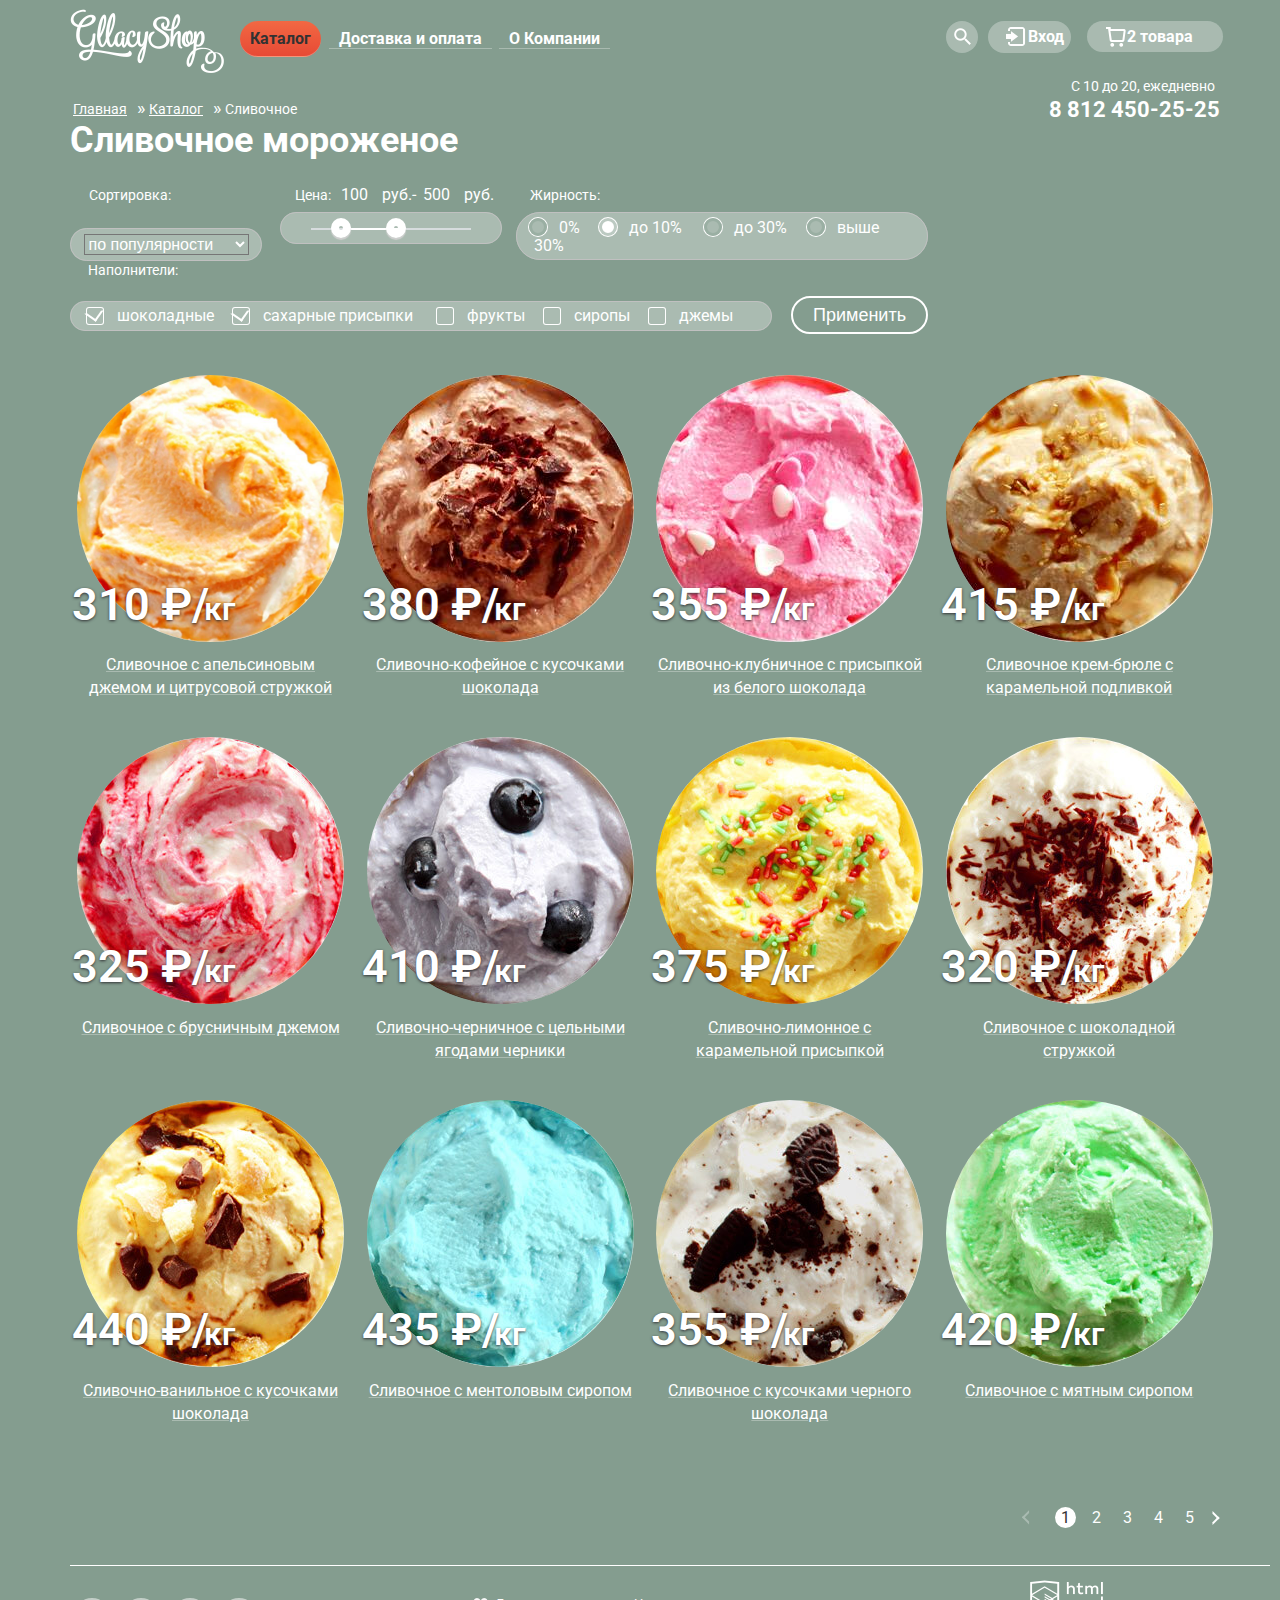
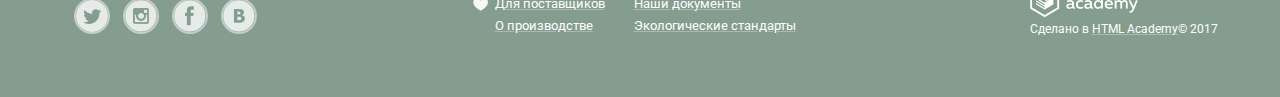
==== commit 70c9f307: "Test 9" ====
--- a/catalog.html
+++ b/catalog.html
@@ -14,7 +14,7 @@
 					<nav class="main-navigation">
 						<a class="index-logo" href="index.html"><img src="img/Logo.png" width="154" height="64" alt="Logo"></a>
 						<ul>
-							<li class="first-menu one-units active"><a><span class="menu-link">Каталог</span></a>
+							<li class="first-menu one-units active"><a class="menu-link">Каталог</a>
 								<ul class="sub-menu">
 									<li><a href="#">Новинки</a></li>
 									<li><a>Сливочное</a></li>
@@ -23,8 +23,8 @@
 									<li><a href="#">Мелорин</a></li>
 								</ul>
 							</li>				
-							<li class="first-menu two-units"><a href="#"><span class="menu-link">Доставка и оплата</span></a></li>
-							<li class="first-menu three-units"><a href="#"><span class="menu-link">О Компании</span></a></li>
+							<li class="first-menu two-units"><a class="menu-link" href="#">Доставка и оплата</a></li>
+							<li class="first-menu three-units"><a class="menu-link" href="#">О Компании</a></li>
 						</ul>
 					</nav>
 					<div class="second-block">
@@ -114,7 +114,7 @@
 								</div>
 								<div class="range-controls">
 									<div class="scale">
-										<div class="bar" style="margin-left: 40%; width: 30%">
+										<div class="bar">
 										</div>
 									</div>
 									<div class="toggle toggle-min">
@@ -272,15 +272,15 @@
 							</article>
 						</div>	
 					</div>
-					<div class="page-number">
-						<a class="back"  href="#">назад</a>
-						<a class="number active-number">1</a>
-						<a class="number number-two" href="#">2</a>	
-						<a class="number number-three" href="#">3</a>
-						<a class="number number-fore" href="#">4</a>
-						<a class="number number-five" href="#">5</a>
-						<a  class="forward" href="#">вперед</a>
-					</div>
+					<ul class="page-number">
+						<li class="back-wrapper"><a class="back"  href="#">назад</a></li>
+						<li><a class="number active-number" disabled>1</a></li>
+						<li><a class="number number-two" href="#">2</a></li>	
+						<li><a class="number number-three" href="#">3</a></li>
+						<li><a class="number number-fore" href="#">4</a></li>
+						<li><a class="number number-five" href="#">5</a><li>
+						<li class="forward-wrapper"><a  class="forward" href="#">вперед</a></li>
+					</ul>
 				</main>
 				<footer class="main-footer footer-catalog">
 					<section class="footer-social">
@@ -294,7 +294,7 @@
 						<a class="doc-item for-suppliers" href="#"><span>Для поставщиков</span></a>
 						<a class="doc-item about-production" href="#"><span>О производстве</span></a>
 						<a class="doc-item our-documents" href="#"><span>Наши документы</span></a>
-						<a class="doc-item environmental-standards" href="#"><span>Экологические стандарты<span></a>
+						<a class="doc-item environmental-standards" href="#"><span>Экологические стандарты</span></a>
 					</div>
 					<div class="copyright">
 						<a class="btn" href="https://htmlacademy.ru"><img src="img/html_academy.png" width="108" height="38" alt="HTML Academy"></a>
--- a/css/style.css
+++ b/css/style.css
@@ -6,6 +6,7 @@
   line-height: 1.2;
   color: #ffffff;
   background-color: #849d8f; 
+  min-width: 1200px;
 }
 
 body > input[type="radio"] {
@@ -19,6 +20,7 @@
 .site-wrapper {
   background-repeat: no-repeat;
   background-position: top center;
+  -webkit-transition: all 0.5s ease;
   transition: all 0.5s ease;
 }
 
@@ -37,14 +39,19 @@
 }
 
 .content-wrapper {
+  box-sizing: border-box;
   width: 1200px;
-  padding: 0px 20px;
+  padding: 0 20px;
   margin: 0 auto;
   padding-top: 9px;
 }
 
 .main-header {
+  display: -webkit-box;
+  display: -ms-flexbox;
   display: flex;
+  -webkit-box-pack: justify;
+  -ms-flex-pack: justify;
   justify-content: space-between;
   width: 1146px;
   margin-bottom: -15px;
@@ -53,27 +60,38 @@
 .main-header a {
   font-size: 16px;
   line-height: 18px;
+  font-weight: 700;
   color: #ffffff;  
 }
 
 .main-navigation {
+  display: -webkit-box;
+  display: -ms-flexbox;
   display: flex;
+  -webkit-box-pack: justify;
+  -ms-flex-pack: justify;
   justify-content: space-between;
   width: 540px;
 }
 
-.first-menu>a {
-  color: rgba(255, 255, 255, 0.3);
-}
-
 .menu-link {
   color: #ffffff;
+  border-bottom: 1px solid rgba(255, 255, 255, 0.3);
+  text-decoration: none;
+  padding: 10px;
+  padding-bottom: 0;
 }
 
 .main-navigation > ul {
   position: relative;
+  display: -webkit-box;
+  display: -ms-flexbox;
   display: flex;
+  -webkit-box-pack: justify;
+  -ms-flex-pack: justify;
   justify-content: space-between;
+  -webkit-box-align: start;
+  -ms-flex-align: start;
   align-items: flex-start;
   padding-left: 0;
   width: 370px;
@@ -82,16 +100,12 @@
 
 .first-menu {
   display: inline-block; 
-  padding:  0px ;
+  padding:  0;
   margin: 0; 
   padding-bottom: 20px;
  }
 
-.first-menu > a {
-padding: 10px;  
-}
-
-.first-menu:hover span {
+.first-menu:hover .menu-link {
   color: #323232;
 }
 
@@ -103,15 +117,20 @@
   border-radius: 20px;
 }
 
-.active a{
+.active > a{
   box-sizing: border-box;
   background: #f26843;
-  background:    -moz-linear-gradient(top, #f26843 0%, #e74a35 100%);
   background: -webkit-linear-gradient(top, #f26843 0%, #e74a35 100%);
   background:         linear-gradient(to bottom, #f26843 0%, #e74a35 100%);
+  color: #323232;
   padding: 8px 10px;
   margin: 0;
   border-radius: 20px;
+  
+}
+
+.active {
+  border: none;
 }
 
 .main-navigation .sub-menu {
@@ -142,8 +161,8 @@
 }
 
 .first-menu:hover  .sub-menu {
-	display: block;
-    z-index: 100;
+  display: block;
+  z-index: 100;
 }
 
 .sub-menu li:hover {
@@ -155,9 +174,18 @@
 }
 
 .second-block {
+  display: -webkit-box;
+  display: -ms-flexbox;
   display: flex;
+  -webkit-box-pack: justify;
+  -ms-flex-pack: justify;
   justify-content: space-between;
+  -webkit-box-orient: vertical;
+  -webkit-box-direction: normal;
+  -ms-flex-direction: column;
   flex-direction: column;
+  -webkit-box-align: end;
+  -ms-flex-align: end;
   align-items: flex-end;
   margin-top: 12px;
   min-width: 270px;
@@ -166,7 +194,11 @@
 .user-block {
   position: relative;
   left: 7px;
+  display: -webkit-box;
+  display: -ms-flexbox;
   display: flex;
+  -webkit-box-pack: justify;
+  -ms-flex-pack: justify;
   justify-content: space-between;
 }
 
@@ -237,6 +269,7 @@
   font-size: 16px;
   line-height: 24px;
   color: #d3d3d2;
+  -webkit-transition: all 0.5s;
   transition: all 0.5s;
 }
 
@@ -267,7 +300,7 @@
 
 .search-wrapper:hover .user-form {
   position: absolute;
-  top: 0px;
+  top: 0;
   left: 0;
   display: block;
   width: 440px;
@@ -295,7 +328,7 @@
 }
 
 .user-block .login:hover {
-  color:#323232;
+  color: #323232;
   background-color: #ffffff;
 }
 
@@ -330,13 +363,22 @@
 }
 
 .login-butons {
+  display:-webkit-box;
+  display:-ms-flexbox;
   display:flex;
+  -webkit-box-pack: justify;
+  -ms-flex-pack: justify;
   justify-content: space-between;
   
 }
 
 .login-check {
+  display: -webkit-box;
+  display: -ms-flexbox;
   display: flex;
+  -webkit-box-orient: vertical;
+  -webkit-box-direction: normal;
+  -ms-flex-direction: column;
   flex-direction: column;
 }
 
@@ -351,6 +393,7 @@
   border: 1px solid #d3d3d2; 
   border-radius: 5px;
   margin-bottom: 20px;
+  
 }
 
 .login-wrapper a {
@@ -377,15 +420,15 @@
 
 .login-email:hover,
 .login-pas:hover { 
-   border: 3px solid #d3d3d2; 
+  border: 3px solid #d3d3d2; 
   margin-bottom: 18px;
-  padding: 0px;
+  padding: 0;
 }
 
 .login-email:focus,
 .login-pas:focus {
-  border: 2px solid #8fbdec; 
-  padding: 0px;
+  border: 3px solid #8fbdec; 
+  padding-bottom: 0;
 }
 
 .login-email:focus + label { 
@@ -399,7 +442,7 @@
 
 .login-pas:focus + label { 
   position: absolute;
-  top:70px;
+  top: 70px;
   left: 30px;
   font-size: 11px;
   line-height: 13px;
@@ -419,7 +462,6 @@
   color: #ffffff;
   text-shadow: 0 2px 5px rgba(160, 32, 11, 0.76);
   background: #f26843;
-  background:    -moz-linear-gradient(top, #f26843 0%, #e74a35 100%);
   background: -webkit-linear-gradient(top, #f26843 0%, #e74a35 100%);
   background:         linear-gradient(to bottom, #f26843 0%, #e74a35 100%);
   border-radius: 50px;
@@ -428,14 +470,12 @@
 }
 
 .login-butons input[type="submit"]:hover {
-  background:    -moz-linear-gradient(top, #f58669 0%, #ec6f5e 100%);
   background: -webkit-linear-gradient(top, #f58669 0%, #ec6f5e 100%);
   background:         linear-gradient(to bottom, #f58669 0%, #ec6f5e 100%);
   box-shadow: 0 2px 2px rgba(172, 16, 0, 1);
 }
 
 .login-butons input[type="submit"]:active {
-  background:    -moz-linear-gradient(top, #d84732 0%, #e1613e 100%);
   background: -webkit-linear-gradient(top, #d84732 0%, #e1613e 100%);
   background:         linear-gradient(to bottom, #d84732 0%, #e1613e 100%);
   box-shadow: inset 0 2px 2px rgba(172, 16, 0, 1);
@@ -461,8 +501,6 @@
 
 .basket-wrapper .basket {
   display: inherit;
-  padding-left: 40px;
-  padding-right: 30px;
   border-radius: 20px;
   padding: 7px 30px 6px 40px;
   margin-left: 8px;
@@ -526,7 +564,6 @@
   color: #ffffff;
   text-shadow: 0 2px 5px rgba(160, 32, 11, 0.76);
   background: #f26843;
-  background:    -moz-linear-gradient(top, #f26843 0%, #e74a35 100%);
   background: -webkit-linear-gradient(top, #f26843 0%, #e74a35 100%);
   background:         linear-gradient(to bottom, #f26843 0%, #e74a35 100%);
   border-radius: 100px;
@@ -536,14 +573,12 @@
 }
 
 .basket-of-goods input[type="submit"]:hover {
-  background:    -moz-linear-gradient(top, #f58669 0%, #ec6f5e 100%);
   background: -webkit-linear-gradient(top, #f58669 0%, #ec6f5e 100%);
   background:         linear-gradient(to bottom, #f58669 0%, #ec6f5e 100%);
   box-shadow: 0 2px 2px rgba(172, 16, 0, 1);
 }
 
 .basket-of-goods input[type="submit"]:active {
-  background:    -moz-linear-gradient(top, #d84732 0%, #e1613e 100%);
   background: -webkit-linear-gradient(top, #d84732 0%, #e1613e 100%);
   background:         linear-gradient(to bottom, #d84732 0%, #e1613e 100%);
   box-shadow: inset 0 2px 2px rgba(172, 16, 0, 1);
@@ -570,7 +605,7 @@
   height: 22px;
   top: 2px;
   left: 149px;
-  background: url("../img/sprite.png") no-repeat -165px -15px; 
+  background: url("../img/sprite1.jpg") no-repeat -29px 5px; 
 }
 
 .basket-wrapper:hover .basket-of-goods {
@@ -578,14 +613,23 @@
 }
 
 .user-info {
+  position: relative;
+  left:-1px;
+  display: -webkit-box;
+  display: -ms-flexbox;
   display: flex;
+  -webkit-box-orient: vertical;
+  -webkit-box-direction: normal;
+  -ms-flex-direction: column;
   flex-direction: column;
+  -webkit-box-pack: justify;
+  -ms-flex-pack: justify;
   justify-content: space-between;
+  -webkit-box-align: end;
+  -ms-flex-align: end;
   align-items: flex-end;
-  position: relative;
   width: 180px;
   padding: 0;
-  left:-1px;
   margin-top: 5px;  
 }
 
@@ -593,7 +637,7 @@
   display: inline-block;
   font-size: 14px;
   line-height: 16px;
-  margin-top: 0px;  
+  margin-top: 0;  
 }
 
 .user-info a {
@@ -618,7 +662,7 @@
 .elevator {
   position: relative;
   top: -20px;
-  left: 0px;
+  left: 0;
  }
 
 .slider {
@@ -652,7 +696,6 @@
   text-decoration: none;
   text-shadow: 0 2px 5px rgba(160, 32, 11, 0.76);
   background: #f26843;
-  background:    -moz-linear-gradient(top, #f26843 0%, #e74a35 100%);
   background: -webkit-linear-gradient(top, #f26843 0%, #e74a35 100%);
   background:         linear-gradient(to bottom, #f26843 0%, #e74a35 100%);
   border-radius: 100px;
@@ -661,14 +704,12 @@
 }
 
 .slide-btn:hover {
-  background:    -moz-linear-gradient(top, #f58669 0%, #ec6f5e 100%);
   background: -webkit-linear-gradient(top, #f58669 0%, #ec6f5e 100%);
   background:         linear-gradient(to bottom, #f58669 0%, #ec6f5e 100%);
   box-shadow: 0 2px 2px rgba(172, 16, 0, 1);
 }
 
 .slide-btn:active {
-  background:    -moz-linear-gradient(top, #d84732 0%, #e1613e 100%);
   background: -webkit-linear-gradient(top, #d84732 0%, #e1613e 100%);
   background:         linear-gradient(to bottom, #d84732 0%, #e1613e 100%);
   box-shadow: inset 0 2px 2px rgba(172, 16, 0, 1);
@@ -723,10 +764,13 @@
 }
 
 .promotional-offers {
+  display: -webkit-box;
+  display: -ms-flexbox;
   display: flex;
+  -webkit-box-pack: justify;
+  -ms-flex-pack: justify;
   justify-content: space-between;
   margin-bottom: 30px;
-
 }
 
 .promotional-offers h3 {
@@ -753,22 +797,20 @@
   font-size: 18px;
   line-height: 24px;
   background-color: red;
+  background-image: -webkit-linear-gradient( left, rgb(231,74,53) 0%, rgb(242,104,67) 100%);
   background-image: linear-gradient( 90deg, rgb(231,74,53) 0%, rgb(242,104,67) 100%);
   box-shadow: 0 2px 2px 0 rgba(172, 16, 0, 0.64);
   color: #ffffff;
   border-radius: 50px;
- 
 }
 
 .promotional-offers a:hover {
-  background:    -moz-linear-gradient(top, #f58669 0%, #ec6f5e 100%);
   background: -webkit-linear-gradient(top, #f58669 0%, #ec6f5e 100%);
   background:         linear-gradient(to bottom, #f58669 0%, #ec6f5e 100%);
   box-shadow: 0 2px 2px rgba(172, 16, 0, 1);
 }
 
 .promotional-offers a:active {
-  background:    -moz-linear-gradient(top, #d84732 0%, #e1613e 100%);
   background: -webkit-linear-gradient(top, #d84732 0%, #e1613e 100%);
   background:         linear-gradient(to bottom, #d84732 0%, #e1613e 100%);
   box-shadow: inset 0 2px 2px rgba(172, 16, 0, 1);
@@ -786,9 +828,9 @@
 .promotional-left {
   width: 560px;
   min-height: 230px;
-  background:url('../img/raspberry_bg.jpg') no-repeat;
+  background: url('../img/raspberry_bg.jpg') no-repeat;
   background-size: cover;
-  border-radius:15px;
+  border-radius: 15px;
 }
 
 .promotional-right {
@@ -810,7 +852,11 @@
 }
 
 .index-content {
+  display:-webkit-box;
+  display:-ms-flexbox;
   display:flex;
+  -webkit-box-pack: justify;
+  -ms-flex-pack: justify;
   justify-content: space-between;
   margin-bottom: 20px;
   margin-left: -10px;
@@ -818,7 +864,8 @@
 }
 
 .goods-container {
-  flex-wrap:wrap;
+  -ms-flex-wrap: wrap;
+      flex-wrap: wrap;
   margin-left: -10px; 
   margin-bottom: 55px;
 }
@@ -833,8 +880,8 @@
   left: 12px;
   width: 267px;
   margin-right: 0; 
-  padding-left: 0;
-  padding-right: 0;
+  padding-left: 5px;
+  padding-right: 5px;
   z-index: 1;
 }
 
@@ -842,7 +889,8 @@
   content: "";
   display: none;
   position: absolute;
-  padding: 200px 133px;
+  left: -3px;
+  padding: 200px 140px;
   background-color: rgba(255, 255, 255, 0.3);
   border-radius: 5px;
   z-index: -2;
@@ -852,6 +900,9 @@
   display: block;
 }
 
+.catalog-item:hover {
+  z-index: 100;
+} 
 
 .catalog-item:last-child {
   margin-right: 0;
@@ -861,8 +912,8 @@
   padding: 0;
   margin: 0;
   margin-top: 10px;
+  margin-bottom: -11px;	
   border-radius: 50%;
-  margin-bottom: -11px;	
 }
 
 .catalog-item .price {
@@ -872,7 +923,7 @@
   font-family: "Roboto","Arial", sans-serif;
   font-weight: 600;  
   font-size: 45px;  
-  text-shadow: 0px 1px 3px rgba(49, 50, 53, 1);
+  text-shadow: 0 1px 3px rgba(49, 50, 53, 1);
 }
 
 .price .units {
@@ -888,7 +939,7 @@
 .hit{
   position: absolute;
   top: 10px;
-  left: 0px;
+  left: 0;
   content: "";  
   width: 61px;
   height: 61px;
@@ -897,7 +948,7 @@
 }
 
  .purchase-link {
-   width: 120%;
+  width: 120%;
   color: rgba(255, 255, 255, 0.3);
   margin-bottom: -10px;
   padding-bottom: 0;
@@ -934,7 +985,6 @@
   font-size: 18px;
   line-height: 24px;
   background-color: red;
-  background:    -moz-linear-gradient(top, #f58669 0%, #ec6f5e 100%);
   background: -webkit-linear-gradient(top, #f58669 0%, #ec6f5e 100%);
   background:         linear-gradient(to bottom, #f58669 0%, #ec6f5e 100%);
   box-shadow: 0 2px 2px rgba(172, 16, 0, 1);
@@ -1030,7 +1080,11 @@
 }
 
 .production-wrapper {
+  display: -webkit-box;
+  display: -ms-flexbox;
   display: flex;
+  -webkit-box-pack: justify;
+  -ms-flex-pack: justify;
   justify-content: space-between;
 }
 
@@ -1041,7 +1095,11 @@
 
 .blog {
   position: relative;
+  display: -webkit-box;
+  display: -ms-flexbox;
   display: flex;
+  -webkit-box-pack: justify;
+  -ms-flex-pack: justify;
   justify-content: space-between;
   font-size: 16px;
   line-height: 22px;
@@ -1056,16 +1114,16 @@
 
 .blog-info {
   box-sizing: border-box;
-  font-size:16px;
-  line-height:22px;
+  font-size: 16px;
+  line-height: 22px;
   background: url("../img/strawberry_bg.jpg") no-repeat 0 0;
   max-width: 560px;
-  min-height:220px;
-  color:#323232;
+  min-height: 220px;
+  color: #323232;
   border-radius: 15px;
   padding-left: 20px;
   padding-top: 5px;
-  padding-right:240px;
+  padding-right: 240px;
 }
 
 .blog-info p {
@@ -1090,6 +1148,7 @@
 
 .blog-wrapper {
   background-color: #ffffff;
+  background-image: -webkit-repeating-linear-gradient(135deg, #92cdff 0px,#92cdff 9px, transparent 9px,transparent 17px, #fe9e90 17px,#fe9e90 25px, transparent 25px,transparent 35px);
   background-image: repeating-linear-gradient(-45deg, #92cdff 0px,#92cdff 9px, transparent 9px,transparent 17px, #fe9e90 17px,#fe9e90 25px, transparent 25px,transparent 35px);
   border-radius: 15px;
   width: 560px;
@@ -1118,7 +1177,11 @@
 }
 
  .blog-form .news-form {
+  display: -webkit-box;
+  display: -ms-flexbox;
   display: flex;
+  -webkit-box-pack: justify;
+  -ms-flex-pack: justify;
   justify-content: space-between;
   font-size: 18px;
   line-height: 24px;
@@ -1135,6 +1198,7 @@
   line-height: 24px;
   font-size: 18px;
   background-color: red;
+  background-image: -webkit-linear-gradient( left, rgb(231,74,53) 0%, rgb(242,104,67) 100%);
   background-image: linear-gradient( 90deg, rgb(231,74,53) 0%, rgb(242,104,67) 100%);
   box-shadow: 0 2px 2px 0 rgba(172, 16, 0, 0.64);
   border-radius: 50px;
@@ -1145,14 +1209,12 @@
 }
 
 .blog-form button[type="submit"]:hover {
-  background:    -moz-linear-gradient(top, #f58669 0%, #ec6f5e 100%);
   background: -webkit-linear-gradient(top, #f58669 0%, #ec6f5e 100%);
   background:         linear-gradient(to bottom, #f58669 0%, #ec6f5e 100%);
   box-shadow: 0 2px 2px rgba(172, 16, 0, 1);
 }
 
 .blog-form button[type="submit"]:active {
-  background:    -moz-linear-gradient(top, #d84732 0%, #e1613e 100%);
   background: -webkit-linear-gradient(top, #d84732 0%, #e1613e 100%);
   background:         linear-gradient(to bottom, #d84732 0%, #e1613e 100%);
   box-shadow: inset 0 2px 2px rgba(172, 16, 0, 1);
@@ -1169,13 +1231,13 @@
 
 .enter-email-blog:hover { 
   border: 3px solid #d3d3d2; 
-  padding: 0px;
+  padding: 0;
   padding-bottom: 18px;
 }
 
 .enter-email-blog:focus {
   border: 2px solid #8fbdec; 
-  padding: 0px;
+  padding: 0;
 }
 
 .enter-email-blog:focus +label{ 
@@ -1186,8 +1248,6 @@
   color: #8fbdec;
 }
 
-
-
 .about-us h3 {
   display: none;
 }
@@ -1196,7 +1256,7 @@
   position: relative;
   width: 1200px;
   height: 430px;
-  margin-left: -26px;
+  margin-left: -16px;
   margin-bottom: 26px;
 }
 
@@ -1207,7 +1267,7 @@
   box-sizing: border-box;
   line-height: 20px;
   font-size: 14px;
-  min-width: 290px;
+  min-width: 300px;
   height: 304px;
   background-color: #ffffff;
   border-radius: 15px;
@@ -1231,7 +1291,7 @@
   font-size: 18px;
   line-height: 24px;
   font-weight: bold;
-  margin-bottom: 0px;
+  margin-bottom: 0;
   margin-top: 0;
 }
 
@@ -1258,6 +1318,7 @@
   line-height: 24px;
   font-weight: bold;
   background-color: red;
+  background-image: -webkit-linear-gradient( left, rgb(231,74,53) 0%, rgb(242,104,67) 100%);
   background-image: linear-gradient( 90deg, rgb(231,74,53) 0%, rgb(242,104,67) 100%);
   color: #ffffff ;
   box-shadow: 0 2px 2px 0 rgba(172, 16, 0, 0.64);
@@ -1267,22 +1328,22 @@
 }
 
 .about-us .feedback-btn:hover {
-  background:    -moz-linear-gradient(top, #f58669 0%, #ec6f5e 100%);
   background: -webkit-linear-gradient(top, #f58669 0%, #ec6f5e 100%);
   background:         linear-gradient(to bottom, #f58669 0%, #ec6f5e 100%);
   box-shadow: 0 2px 2px rgba(172, 16, 0, 1);
 }
 
 .about-us .feedback-btn:active {
-  background:    -moz-linear-gradient(top, #d84732 0%, #e1613e 100%);
   background: -webkit-linear-gradient(top, #d84732 0%, #e1613e 100%);
   background:         linear-gradient(to bottom, #d84732 0%, #e1613e 100%);
   box-shadow: inset 0 2px 2px rgba(172, 16, 0, 1);
 }
 
 .modal-wrapper {
-  position: relative;
-  float: right;
+  position: absolute;
+  top: 120px;
+  right: 90px;
+  display: none;
 }
 
 .modal-content {
@@ -1319,16 +1380,25 @@
 }
 
 .modal-content-close::before {
+  -webkit-transform: rotate(45deg);
   transform: rotate(45deg);
 }
 
 .modal-content-close::after {
-  transform: rotate(-45deg);
+ -webkit-transform: rotate(-45deg);
+ transform: rotate(-45deg);
 }
 
 .feedback-form {
+  display: -webkit-box;
+  display: -ms-flexbox;
   display: flex;
+  -webkit-box-orient: vertical;
+  -webkit-box-direction: normal;
+  -ms-flex-direction: column;
   flex-direction: column;
+  -webkit-box-pack: justify;
+  -ms-flex-pack: justify;
   justify-content: space-between;
   color: #323232;
   background-color: #ffffff;
@@ -1369,6 +1439,7 @@
   width: 135px;
   color: #ffffff;
   background-color: red;
+  background-image: -webkit-linear-gradient( left, rgb(231,74,53) 0%, rgb(242,104,67) 100%);
   background-image: linear-gradient( 90deg, rgb(231,74,53) 0%, rgb(242,104,67) 100%);
   box-shadow: 0 2px 2px 0 rgba(172, 16, 0, 0.64);
   border-radius: 50px;
@@ -1379,14 +1450,12 @@
 }
 
 .feedback-form input[type="submit"]:hover {
-  background:    -moz-linear-gradient(top, #f58669 0%, #ec6f5e 100%);
   background: -webkit-linear-gradient(top, #f58669 0%, #ec6f5e 100%);
   background:         linear-gradient(to bottom, #f58669 0%, #ec6f5e 100%);
   box-shadow: 0 2px 2px rgba(172, 16, 0, 1);
 }
 
 .feedback-form input[type="submit"]:active {
-  background:    -moz-linear-gradient(top, #d84732 0%, #e1613e 100%);
   background: -webkit-linear-gradient(top, #d84732 0%, #e1613e 100%);
   background:         linear-gradient(to bottom, #d84732 0%, #e1613e 100%);
   box-shadow: inset 0 2px 2px rgba(172, 16, 0, 1);
@@ -1578,6 +1647,8 @@
   width: 70%;
   height: 2px;
   background: #ffffff;
+  margin-left: 25%; 
+  width: 30%;
 }
 
 .range-controls .toggle {
@@ -1597,7 +1668,7 @@
 }
 
 .range-controls .toggle-max {
-  left: 135px;
+  left: 95px;
 }
 
 .price-controls {
@@ -1657,7 +1728,7 @@
 
 .sorting-fatness input + label {
   position: relative;
-  top: -1px;
+  top: 1px;
   left: 7px;
   margin-right: 20px;
   padding-left: 25px;
@@ -1675,19 +1746,19 @@
 .sorting-fatness input + label::before {
    content: "";
    position: absolute;
-   top: 0px;
+   top: 0;
    left: -5px;
    width: 12px;
    height: 12px;
    border-radius: 50%;
-   box-shadow: 0px 0px 0px 1px #ffffff;
+   box-shadow: 0 0 0 1px #ffffff;
    background-color: transparent;
    border: 3px solid rgba(143,166,153, 0.6);
    cursor: pointer;
 }
 
 .sorting-fatness input + label:hover::before {
-   box-shadow: 0px 0px 0px 2px #ffffff;
+   box-shadow: 0 0 0 2px #ffffff;
 }
 
 .sorting-fatness input {
@@ -1744,6 +1815,7 @@
    border: 2px solid #ffffff;
    border-left-color: transparent;
    border-top-color: transparent;
+   -webkit-transform: rotate(35deg);
    transform: rotate(35deg);  
 }
 
@@ -1752,19 +1824,20 @@
 }
 
 .sorting-fillers input + label:hover::before {
-   box-shadow: 0px 0px 0px 3px #ffffff;
+   box-shadow: 0 0 0 3px #ffffff;
 }
 
 .sorting-fillers input + label:hover::after {
-    border: 3px solid #ffffff;
+   border: 3px solid #ffffff;
    border-left-color: transparent;
    border-top-color: transparent;
+   -webkit-transform: rotate(35deg);
    transform: rotate(35deg)
 }
 
 .btn-sort {
   color: #ffffff;
-  background-color: transparent;
+  background-color: rgba(255, 255, 255, 0);
   padding: 7px 20px;
   border: 2px solid #ffffff;
   border-radius: 20px;
@@ -1778,93 +1851,91 @@
 
 .btn-sort:active {
   color: #323232;
-  background-color: #ffffff;
-  box-shadow: inset 0px 2px 1px 0px rgb(105, 105, 105);
+  background-color: rgb(237, 237, 237);
+  box-shadow: inset 0 2px 1px 0 rgb(105, 105, 105, 0.004);
 }
 
 .page-number {
-  float: right;
-  display: inline-block;
-  text-align: justify;
-  width:190px;
-  margin-right: 0;
-  margin-left: 0;
-  margin-bottom: 7px;
-  
-}
-
-.page-number a {
+  position: relative;
+  left: 955px;
+  width: 190px;
+  display: -webkit-box;
+  display: -ms-flexbox;
+  display: flex;
+  -webkit-box-pack: justify;
+  -ms-flex-pack: justify;
+  justify-content: space-between;  
+  list-style: none;
+  padding: 0;
+  margin: 0;
+  margin-bottom: 13px;
+}
+
+.page-number li {
+  margin: 0;
+  padding: 0;
   font-size: 16px;
   line-height: 18px;
-  color: #ffffff;
-  margin-right: 10px;
+  list-style: none;
+  
+}
+
+.number{
   text-decoration: none;
-}
-
-.page-number .back {
-  display: inline-block;
+  border:solid 1px transparent;
+  margin-right:10px;
+  padding-right: 5px;
+  padding-left: 5px;
+  border-radius: 50%;
+   color: #ffffff;
+}
+
+.back {
   font-size: 0;
-  padding:  0px 9px;
-  border: 2px solid #ffffff;
+  padding: 3px;
+  border: 2px solid rgba(255, 255, 255, 0.3);
   border-top-color: transparent;
   border-right-color: transparent;
- transform: rotate(45deg) scale(0.5) translate(20px, -30px);
-}
-
-.page-number .forward {
-  display: inline-block;
+  margin-right: 20px;
+}
+
+
+ .forward {
   font-size: 0;
-  padding: 0 9px;
+  padding: 3px;
   border: 2px solid #ffffff;
   border-top-color: transparent;
   border-left-color: transparent;
- transform: rotate(-45deg) scale(0.5) translate(-10px, -20px);;
-}
-
-.page-number .active-number {
-  padding: 2px 7px ;
-  width: 10px;
+  margin-right: 0;
+  }
+
+.back-wrapper {
+  -webkit-transform: rotate(45deg) translateY(3px);
+  transform: rotate(45deg) translateY(3px);
+}
+
+.forward-wrapper {
+  -webkit-transform: rotate(-45deg) translateY(-6px);
+  transform: rotate(-45deg) translateY(-6px);
+}
+
+.active-number {
   background-color: #ffffff;
   color: #323232;
-  border-radius: 50%;
-  margin-right: 1px;
-  margin-left: -1px;
-
-}
-
-.page-number .number-two:hover {
-  padding: 5px 10px;
-  width: 10px;
+}
+
+.number:hover {
   background-color: #9db1a5;
   color: #323232;
-  border-radius: 50%;
-  margin-right: 4px;
-  margin-left: -9px;  
-}
-
-.page-number .number-three:hover {
-  padding: 5px 10px;
-  width: 10px;
-  background-color: #9db1a5;
-  color: #323232;
-  border-radius: 50%;
-  margin-right: 4px;
-  margin-left: -9px;
-  
-}
-
-.page-number .number-fore:hover {
-  padding: 5px 10px;
-  width: 10px;
-  background-color: #9db1a5;
-  color: #323232;
-  border-radius: 50%;
-  margin-right: 4px;
-  margin-left: -9px;  
-}
+}
+
 
 .main-footer {
+  display: -webkit-box;
+  display: -ms-flexbox;
   display: flex;
+  -webkit-box-pack: justify;
+  -ms-flex-pack: justify;
   justify-content: space-between;
   background-color: transparent;
   padding-top: 5px; 
@@ -1914,8 +1985,14 @@
 .main-footer .footer-social {
   position: relative;
   left: 4px;
+  display: -webkit-box;
+  display: -ms-flexbox;
   display: flex;
+  -webkit-box-pack: justify;
+  -ms-flex-pack: justify;
   justify-content: space-between;
+  -webkit-box-align: start;
+  -ms-flex-align: start;
   align-items: flex-start;
   margin-right: 25px;
 }
@@ -1975,9 +2052,17 @@
 }
 
 .documentation-unit {
+  display: -webkit-box;
+  display: -ms-flexbox;
   display: flex;
-  flex-wrap: wrap;
+  -ms-flex-wrap: wrap;
+    flex-wrap: wrap;
+  -webkit-box-orient: vertical;
+  -webkit-box-direction: normal;
+  -ms-flex-direction: column;
   flex-direction: column;
+  -webkit-box-pack: justify;
+  -ms-flex-pack: justify;
   justify-content: space-between;
   width: 330px; 
   height: 40px;
@@ -2005,9 +2090,18 @@
 
 .copyright {
   width: 190px;
+  display: -webkit-box;
+  display: -ms-flexbox;
   display: flex;
+  -webkit-box-pack: justify;
+  -ms-flex-pack: justify;
   justify-content: space-between;
+  -webkit-box-orient: vertical;
+  -webkit-box-direction: normal;
+  -ms-flex-direction: column;
   flex-direction: column;
+  -webkit-box-align: start;
+  -ms-flex-align: start;
   align-items: flex-start;
   margin-right: 67px;
   
@@ -2041,4 +2135,3 @@
   padding-top: 27px;
 }
 
-
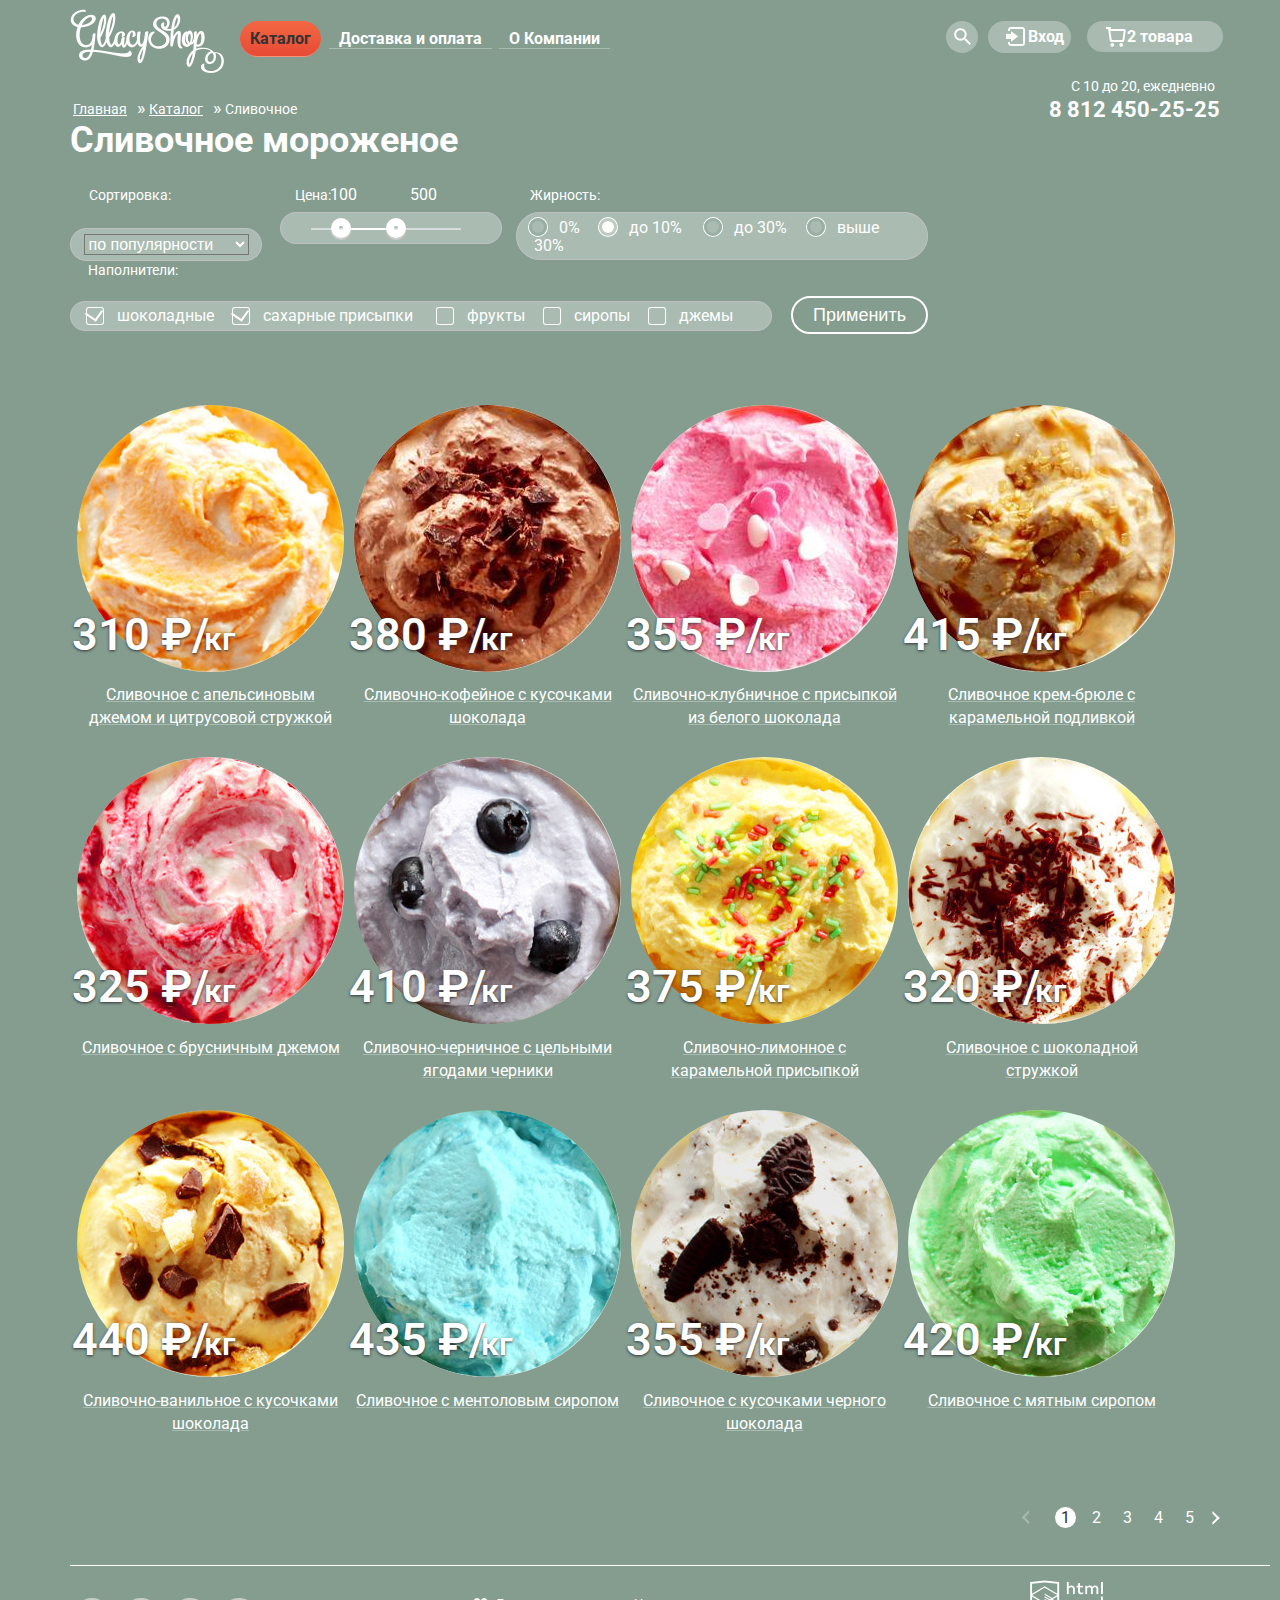
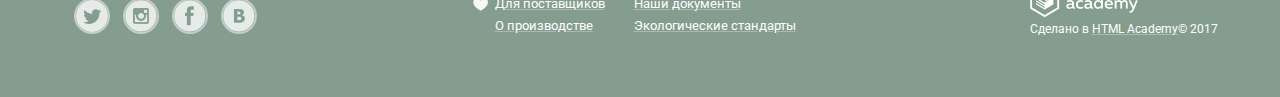
==== commit 0b22831f: "test 10" ====
--- a/catalog.html
+++ b/catalog.html
@@ -32,8 +32,8 @@
 							<div class="search-wrapper">
 								<a href="#" class="users user-search">Поиск</a>
 								<form class="search-form" action="https://echo.htmlacademy.ru" method="post">
-									<input id="what-look" type="search" >
-									<label for="what-look">Что ищем?</label>
+									<input class="enter-search" id="what-look" type="search" >
+									<label class="write-search" for="what-look">Что ищем?</label>
 								</form>
 							</div>	
 							<div class="login-wrapper">
@@ -78,7 +78,7 @@
 										</ul>
 									</div>
 									<span class="sum">Итого: 750р.</span><br>
-									<input type="submit" name="submit-basket" value="Оформить заказ">
+									<input class="submit-basket" type="submit" name="submit-basket" value="Оформить заказ">
 								</div>	
 							</div>
 						</div>
@@ -94,63 +94,67 @@
 						<a  href="#">Каталог</a>&#187;
 						<a>Сливочное</a>
 					</div>
-					<h1>Сливочное мороженое</h1>
-					<form class="form-sorting" action="https://echo.htmlacademy.ru" method="post">
+					<h1 class="main-header-page">Сливочное мороженое</h1>
+					<form class="form-sorting clearfix" action="https://echo.htmlacademy.ru" method="post">
 						<label class="sort sort-parameter">Сортировка:</label>
-						<fieldset class="sorting-item">
-							<select>
-								<option selected>по популярности</option>
-								<option>сначала недорогие</option>
-								<option>сначала дорогие</option>
-								<option>по жирности</option>
-							</select>
-						</fieldset>
-						<label class="sort sort-price">Цена:</label>
-						<fieldset class="sorting-price">
-							<div class="range-filter">
-								<div class="price-controls">
-									<label class="min-price"><input name="min-price" type="text" value="100">руб.-</label>
-									<label class="max-price"><input name="max-price" type="text" value="500">руб.</label>
-								</div>
-								<div class="range-controls">
-									<div class="scale">
-										<div class="bar">
+						<div class="sort-menu-top clearfix">
+							<fieldset class="sorting sorting-item">
+								<select>
+									<option selected>по популярности</option>
+									<option>сначала недорогие</option>
+									<option>сначала дорогие</option>
+									<option>по жирности</option>
+								</select>
+							</fieldset>
+							<label class="sort sort-price">Цена:</label>
+							<fieldset class="sorting sorting-price">
+								<div class="range-filter">
+									<div class="price-controls">
+										<label class="min-price"><input class="enter-min-price" name="min-price" type="text" value="100">руб.-</label>
+										<label class="max-price"><input class="enter-max-price" name="max-price" type="text" value="500">руб.</label>
+									</div>
+									<div class="range-controls">
+										<div class="scale">
+											<div class="bar">
+											</div>
+										</div>
+										<div class="toggle toggle-min">
+										</div>
+										<div class="toggle toggle-max">
 										</div>
 									</div>
-									<div class="toggle toggle-min">
-									</div>
-									<div class="toggle toggle-max">
-									</div>
-								</div>
-							</div>
-						</fieldset>
-						<label class="sort sort-fatness">Жирность:</label>
-						<fieldset class="sorting-fatness">
-							<input class="sort-radio" type="radio" name="fatness" value="zero-percent" id="zero-percent">
-							<label class="radio-marg-first" for="zero-percent">0%</label>
-							<input class="sort-radio" type="radio" name="fatness" value="ten-percent" id="ten-percent" checked>
-							<label class="radio-marg-two" for="ten-percent">до 10%</label>
-							<input class="sort-radio" type="radio" name="fatness" value="thirty-percent" id="thirty-percent">
-							<label class="radio-marg-three" for="thirty-percent">до 30%</label>
-							<input class="sort-radio" type="radio" name="fatness" value="morethirty-percent" id="morethirty-percent">
-							<label class="radio-marg-fore" for="morethirty-percent">выше 30%</label>
-						</fieldset>
-						<label class="sort sort-fillers">Наполнители:</label>
-						<fieldset class="sorting-fillers">
-							<input type="checkbox" name="chocolate"  id="chocolate" checked>
-							<label class="check-marg-first" for="chocolate">шоколадные</label>
-							<input type="checkbox" name="sugar-powder"  id="sugar-powder" checked>
-							<label class="check-marg-two" for="sugar-powder">сахарные присыпки</label>
-							<input type="checkbox" name="fruit"  id="fruit">
-							<label class="check-marg-three" for="fruit">фрукты</label>
-							<input type="checkbox" name="syrups"  id="syrups">
-							<label class="check-marg-fore" for="syrups">сиропы</label>
-							<input type="checkbox" name="jams"  id="jams">
-							<label class="check-marg-five" for="jams">джемы</label>
-						</fieldset>
-						<button class="btn-sort" type="submit">Применить</button>
+								</div>
+							</fieldset>
+							<label class="sort sort-fatness">Жирность:</label>
+							<fieldset class="sorting sorting-fatness">
+								<input class="sort-radio" type="radio" name="fatness" value="zero-percent" id="zero-percent">
+								<label class="radio-marg-first" for="zero-percent">0%</label>
+								<input class="sort-radio" type="radio" name="fatness" value="ten-percent" id="ten-percent" checked>
+								<label class="radio-marg-two" for="ten-percent">до 10%</label>
+								<input class="sort-radio" type="radio" name="fatness" value="thirty-percent" id="thirty-percent">
+								<label class="radio-marg-three" for="thirty-percent">до 30%</label>
+								<input class="sort-radio" type="radio" name="fatness" value="morethirty-percent" id="morethirty-percent">
+								<label class="radio-marg-fore" for="morethirty-percent">выше 30%</label>
+							</fieldset>
+						</div>
+						<div class="sort-menu-bottom clearfix">	
+							<label class="sort sort-fillers">Наполнители:</label>
+							<fieldset class="sorting sorting-fillers">
+								<input type="checkbox" name="chocolate"  id="chocolate" checked>
+								<label class="check-marg-first" for="chocolate">шоколадные</label>
+								<input type="checkbox" name="sugar-powder"  id="sugar-powder" checked>
+								<label class="check-marg-two" for="sugar-powder">сахарные присыпки</label>
+								<input type="checkbox" name="fruit"  id="fruit">
+								<label class="check-marg-three" for="fruit">фрукты</label>
+								<input type="checkbox" name="syrups"  id="syrups">
+								<label class="check-marg-fore" for="syrups">сиропы</label>
+								<input type="checkbox" name="jams"  id="jams">
+								<label class="check-marg-five" for="jams">джемы</label>
+							</fieldset>
+							<button class="sorting btn-sort" type="submit">Применить</button>
+						</div>
 					</form>
-					<div class="index-content goods-container">
+					<div class="index-content goods-container clearfix">
 						<div class="fourth">
 							<article class="catalog-item">
 								<img src="img/orange.jpg" width="267" height="267" alt="Сливочное с апельсиновым джемом и цитрусовой стружкой">
--- a/css/style.css
+++ b/css/style.css
@@ -256,13 +256,13 @@
   display: block;
 }
 
-.search-form input[type="search"] {
+.enter-search {
   width: 310px;
   height: 40px;
   border: 1px solid #d3d3d2; 
 }
 
-.search-form label {
+.write-search{
   position: absolute;
   top: 30px;
   left: 40px;
@@ -273,15 +273,15 @@
   transition: all 0.5s;
 }
 
-.search-form input[type="search"]:hover {
+.enter-search:hover {
   border: 2px solid #d3d3d2; 
 }
 
-.search-form input[type="search"]:focus {
+.enter-search:focus {
   border: 2px solid #8fbdec; 
 }
 
-input[type="search"]:focus + label { 
+.write-search { 
   position: absolute;
   top: 5px;
   left: 30px;
@@ -429,9 +429,10 @@
 .login-pas:focus {
   border: 3px solid #8fbdec; 
   padding-bottom: 0;
-}
-
-.login-email:focus + label { 
+  padding-top: 0;
+}
+
+.login-email:focus + .label-email { 
   position: absolute;
   top: 5px;
   left: 30px;
@@ -440,7 +441,7 @@
   color: #8fbdec;
 }
 
-.login-pas:focus + label { 
+.login-pas:focus + .label-email { 
   position: absolute;
   top: 70px;
   left: 30px;
@@ -453,7 +454,7 @@
   margin-top: 30px;
 }
 
-.login-butons input[type="submit"] {
+.login-button-enter {
   display: inline-block;
   padding: 10px 25px ;
   font-weight: bold;
@@ -469,13 +470,13 @@
   
 }
 
-.login-butons input[type="submit"]:hover {
+.login-button-enter:hover {
   background: -webkit-linear-gradient(top, #f58669 0%, #ec6f5e 100%);
   background:         linear-gradient(to bottom, #f58669 0%, #ec6f5e 100%);
   box-shadow: 0 2px 2px rgba(172, 16, 0, 1);
 }
 
-.login-butons input[type="submit"]:active {
+.login-button-enter:active {
   background: -webkit-linear-gradient(top, #d84732 0%, #e1613e 100%);
   background:         linear-gradient(to bottom, #d84732 0%, #e1613e 100%);
   box-shadow: inset 0 2px 2px rgba(172, 16, 0, 1);
@@ -533,6 +534,7 @@
 .basket-of-goods li {
   display: table-cell;
   list-style: none;
+  vertical-align: top;
 }
 
 .table-goods {
@@ -554,7 +556,7 @@
   font-weight: bold;
 }
 
-.basket-of-goods input[type="submit"] {
+.submit-basket {
   display: inline-block;
   padding: 10px 20px;
   font-weight: bold;
@@ -572,18 +574,17 @@
   margin-left: 320px
 }
 
-.basket-of-goods input[type="submit"]:hover {
+.submit-basket:hover {
   background: -webkit-linear-gradient(top, #f58669 0%, #ec6f5e 100%);
   background:         linear-gradient(to bottom, #f58669 0%, #ec6f5e 100%);
   box-shadow: 0 2px 2px rgba(172, 16, 0, 1);
 }
 
-.basket-of-goods input[type="submit"]:active {
+.submit-basket:active {
   background: -webkit-linear-gradient(top, #d84732 0%, #e1613e 100%);
   background:         linear-gradient(to bottom, #d84732 0%, #e1613e 100%);
   box-shadow: inset 0 2px 2px rgba(172, 16, 0, 1);
 }
-
 
 .user-block .basket::before {
   position: absolute;
@@ -606,6 +607,14 @@
   top: 2px;
   left: 149px;
   background: url("../img/sprite1.jpg") no-repeat -29px 5px; 
+}
+
+.user-block .basket-active:hover::before {
+  width: 22px;
+  height: 22px;
+  top: 2px;
+  left: 149px;
+  background: url("../img/sprite1.jpg") no-repeat -59px 5px; 
 }
 
 .basket-wrapper:hover .basket-of-goods {
@@ -764,12 +773,6 @@
 }
 
 .promotional-offers {
-  display: -webkit-box;
-  display: -ms-flexbox;
-  display: flex;
-  -webkit-box-pack: justify;
-  -ms-flex-pack: justify;
-  justify-content: space-between;
   margin-bottom: 30px;
 }
 
@@ -826,6 +829,7 @@
 }
 
 .promotional-left {
+  float: left;
   width: 560px;
   min-height: 230px;
   background: url('../img/raspberry_bg.jpg') no-repeat;
@@ -834,6 +838,7 @@
 }
 
 .promotional-right {
+  float: right;
   width: 560px;
   min-height: 230px;
   background: url('../img/chocolate-bg.jpg');
@@ -852,20 +857,12 @@
 }
 
 .index-content {
-  display:-webkit-box;
-  display:-ms-flexbox;
-  display:flex;
-  -webkit-box-pack: justify;
-  -ms-flex-pack: justify;
-  justify-content: space-between;
   margin-bottom: 20px;
   margin-left: -10px;
   max-width: 1146px;
 }
 
 .goods-container {
-  -ms-flex-wrap: wrap;
-      flex-wrap: wrap;
   margin-left: -10px; 
   margin-bottom: 55px;
 }
@@ -875,6 +872,7 @@
 }
 
 .catalog-item {
+  float: left;
   position: relative;
   top: -1px;
   left: 12px;
@@ -1095,12 +1093,6 @@
 
 .blog {
   position: relative;
-  display: -webkit-box;
-  display: -ms-flexbox;
-  display: flex;
-  -webkit-box-pack: justify;
-  -ms-flex-pack: justify;
-  justify-content: space-between;
   font-size: 16px;
   line-height: 22px;
   color: #323232;
@@ -1108,11 +1100,19 @@
   margin-bottom: 38px;
 }
 
+
+.clearfix::after {
+  content: "";
+  display: table;
+  clear: both;
+}
+
 .blog h3 {
   display:none;
 }
 
 .blog-info {
+  float: left;
   box-sizing: border-box;
   font-size: 16px;
   line-height: 22px;
@@ -1147,6 +1147,7 @@
 }
 
 .blog-wrapper {
+  float: right;
   background-color: #ffffff;
   background-image: -webkit-repeating-linear-gradient(135deg, #92cdff 0px,#92cdff 9px, transparent 9px,transparent 17px, #fe9e90 17px,#fe9e90 25px, transparent 25px,transparent 35px);
   background-image: repeating-linear-gradient(-45deg, #92cdff 0px,#92cdff 9px, transparent 9px,transparent 17px, #fe9e90 17px,#fe9e90 25px, transparent 25px,transparent 35px);
@@ -1177,23 +1178,24 @@
 }
 
  .blog-form .news-form {
-  display: -webkit-box;
-  display: -ms-flexbox;
-  display: flex;
-  -webkit-box-pack: justify;
-  -ms-flex-pack: justify;
-  justify-content: space-between;
   font-size: 18px;
   line-height: 24px;
   font-weight: bold;
   border-radius: 10px;
 }
 
-.blog-form input[type="email"] {
+.blog-form  .enter-email-blog {
+  float: left;
   width: 370px ;
-}
-
-.blog-form button[type="submit"] {
+  min-height: 30px;
+  
+}
+
+.blog-form .btn{
+  position: relative;
+  top: -10px;
+  float: right;
+  vertical-align: top;
   font-weight: bold;
   line-height: 24px;
   font-size: 18px;
@@ -1208,13 +1210,13 @@
   margin-right: 17px;
 }
 
-.blog-form button[type="submit"]:hover {
+.blog-form .btn:hover {
   background: -webkit-linear-gradient(top, #f58669 0%, #ec6f5e 100%);
   background:         linear-gradient(to bottom, #f58669 0%, #ec6f5e 100%);
   box-shadow: 0 2px 2px rgba(172, 16, 0, 1);
 }
 
-.blog-form button[type="submit"]:active {
+.blog-form .btn:active {
   background: -webkit-linear-gradient(top, #d84732 0%, #e1613e 100%);
   background:         linear-gradient(to bottom, #d84732 0%, #e1613e 100%);
   box-shadow: inset 0 2px 2px rgba(172, 16, 0, 1);
@@ -1232,7 +1234,7 @@
 .enter-email-blog:hover { 
   border: 3px solid #d3d3d2; 
   padding: 0;
-  padding-bottom: 18px;
+  padding-bottom: 0;
 }
 
 .enter-email-blog:focus {
@@ -1240,7 +1242,7 @@
   padding: 0;
 }
 
-.enter-email-blog:focus +label{ 
+.enter-email-blog:focus +.label-email-blog{ 
   top: 105px;
   left: 30px;
   font-size: 11px;
@@ -1411,8 +1413,8 @@
   margin-bottom: 25px;
 }
 
-.feedback-form input[type="text"],
-.feedback-form input[type="email"] {
+.modal-name,
+.modal-email{
   display: block;
   line-height: 24px;
   border-radius: 5px;
@@ -1420,7 +1422,7 @@
   margin-bottom:20px;
 }
 
-.feedback-form textarea {
+.modal-suggestions {
   width: 430px;
   height: 155px;
   border-radius: 5px;
@@ -1428,7 +1430,7 @@
 }
 
 
-.feedback-form input[type="submit"] {
+.suggestions-btn {
   position: relative;
   top: 0;
   left: 300px;
@@ -1449,25 +1451,25 @@
   margin-right: 10px;
 }
 
-.feedback-form input[type="submit"]:hover {
+.suggestions-btn:hover {
   background: -webkit-linear-gradient(top, #f58669 0%, #ec6f5e 100%);
   background:         linear-gradient(to bottom, #f58669 0%, #ec6f5e 100%);
   box-shadow: 0 2px 2px rgba(172, 16, 0, 1);
 }
 
-.feedback-form input[type="submit"]:active {
+.suggestions-btn:active {
   background: -webkit-linear-gradient(top, #d84732 0%, #e1613e 100%);
   background:         linear-gradient(to bottom, #d84732 0%, #e1613e 100%);
   box-shadow: inset 0 2px 2px rgba(172, 16, 0, 1);
 }
 
-.feedback-form input[type="text"]:hover,
-.feedback-form input[type="email"]:hover {
+.modal-name:hover,
+.modal-email:hover {
   border:2px solid #c7c6c5;
   margin-bottom: 20px;
 }
 
-.feedback-form textarea:hover {
+.modal-suggestions :hover {
   border:2px solid #c7c6c5;
   margin-bottom: 18px;
 }
@@ -1558,7 +1560,13 @@
 .form-sorting {
   position: relative;
   max-width: 870px;
-  margin-bottom: 0;
+  margin-bottom: 30px;
+}
+
+.sort-menu-top,
+.sort-menu-bottom {
+  float: left;
+  
 }
 
 .form-sorting fieldset {
@@ -1585,11 +1593,10 @@
   margin-right: 10px;
 }
 
-main h1{
+.main-header-page{
   margin-top: 0;
   margin-bottom: 50px;
-  
-}
+  }
 
 .sort {
   position: absolute;
@@ -1624,7 +1631,7 @@
   text-align: center;  
 }
 
-range-filter {
+.range-filter {
   width: 190px;
 }
 
@@ -1675,13 +1682,15 @@
   font-size: 0;
 }
 
-.price-controls label {
+.min-price
+.max-pice {
   font-size: 16px;
   display: inline-block;
   width: 50%;
 }
 
-.price-controls input {
+.enter-min-price,
+.enter-max-price {
   font-family: 'Roboto', 'Arial', sans-serif;
   font-size: 16px;
   width: 35px;
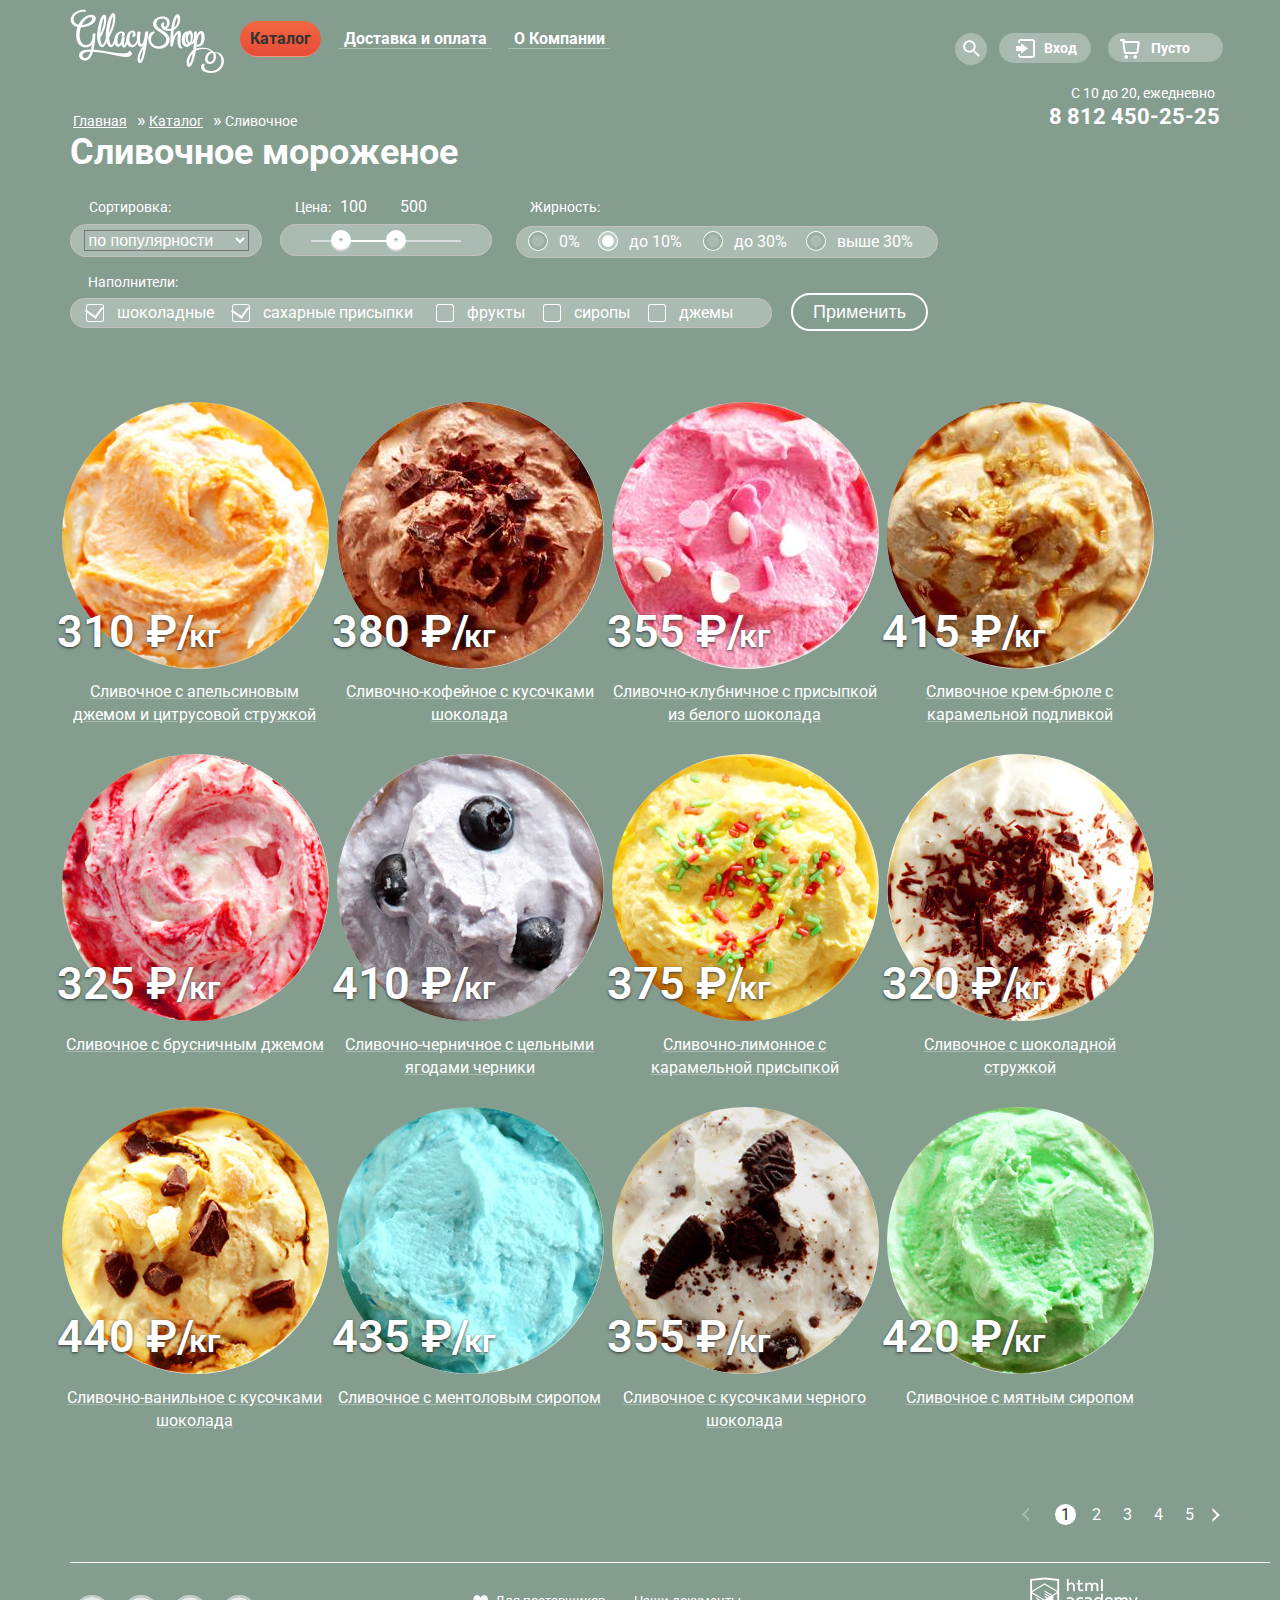
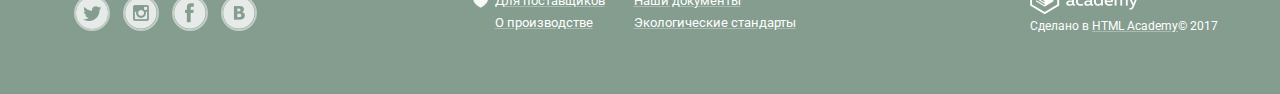
==== commit b8b16303: "test 11" ====
--- a/catalog.html
+++ b/catalog.html
@@ -17,7 +17,7 @@
 							<li class="first-menu one-units active"><a class="menu-link">Каталог</a>
 								<ul class="sub-menu">
 									<li><a href="#">Новинки</a></li>
-									<li><a>Сливочное</a></li>
+									<li class="sub-menu-active"><a>Сливочное</a></li>
 									<li><a href="#">Щербеты</a></li>
 									<li><a href="#">Фруктовый лед</a></li>
 									<li><a href="#">Мелорин</a></li>
@@ -28,65 +28,41 @@
 						</ul>
 					</nav>
 					<div class="second-block">
-						<div class="user-block">
-							<div class="search-wrapper">
-								<a href="#" class="users user-search">Поиск</a>
-								<form class="search-form" action="https://echo.htmlacademy.ru" method="post">
-									<input class="enter-search" id="what-look" type="search" >
-									<label class="write-search" for="what-look">Что ищем?</label>
-								</form>
-							</div>	
-							<div class="login-wrapper">
-								<a class="users login" href="#">Вход</a>
-								<form class="login-form" action="https://echo.htmlacademy.ru" method="post">
-									<input class="login-email" id="email" type="email" name="email">
-									<label class="label-email" for="email">Электронная почта</label>
-									<input class="login-pas" id="password-label" type="password" name="password">
-									<label class="label-password" for="password-label">Пароль</label>
-									<div class="login-butons">
-										<input type="submit" name="enter" value="ВОЙТИ">
-										<div class="login-check">
-											<a href="#">Забыли пароль?</a>
-											<a href="#">Новая регистрация</a>
-										</div>
+						<div class="second-block">
+					<div class="user-block">
+						<div class="search-wrapper">
+							<a href="#" class="users user-search">Поиск</a>
+							<form class="search-form" action="https://echo.htmlacademy.ru" method="post">
+								<input class="enter-search" id="what-look" type="search" >
+								<label class="write-search" for="what-look">Что ищем?</label>
+							</form>
+						</div>	
+						<div class="login-wrapper">
+							<a class="users login" href="#">Вход</a>
+							<form class="login-form" action="https://echo.htmlacademy.ru" method="post">
+								<input class="login-email" id="email" type="email" name="email">
+								<label class="label-email" for="email">Электронная почта</label>
+								<input class="login-pas" id="password-label" type="password" name="password">
+								<label class="label-password" for="password-label">Пароль</label>
+								<div class="login-buttons clearfix">
+									<input class="login-button-enter" type="submit" name="enter" value="ВОЙТИ">
+									<div class="login-check">
+										<a href="#">Забыли пароль?</a>
+										<a href="#">Новая регистрация</a>
 									</div>
-								</form>
-							</div>
-							<div class="basket-wrapper">
-								<a class="users basket basket-active" href="#">2 товара</a>
-								<div class="basket-of-goods">
-									<div class="table-goods">
-										<ul>
-											<li class="closed">
-												<div class="modal-content-close">
-												</div>
-											</li>
-											<li><img src="img/orange.jpg" width="35" height="35" alt="Сливочное с апельсиновым джемом и цитрусовой стружкой"></li>
-											<li>Сливочное с апельсиновым джемом</li>
-											<li class="weight-price">1,5кг&#215;<span>200р.</span></li>
-											<li>300р.</li>
-										</ul>
-										<ul>
-											<li class="closed">
-												<div class="modal-content-close">
-												</div>
-											</li>
-											<li><img src="img/strawberry.jpg" width="35" height="35" alt="Сливочно-клубничное с присыпкой из белого шоколада"></li>
-											<li>Клубничный пломбир с присыпкой из белого шоколада</li>
-											<li class="weight-price">1,5кг&#215;<span>300р.</span></li>
-											<li>450р.</li>
-										</ul>
-									</div>
-									<span class="sum">Итого: 750р.</span><br>
-									<input class="submit-basket" type="submit" name="submit-basket" value="Оформить заказ">
-								</div>	
-							</div>
-						</div>
-						<div class="user-info">
-							<p>C 10 до 20, ежедневно</p>
-							<a href="tel:8812450-25-25">8 812 450-25-25</a>
-						</div>	
-					</div>
+								</div>
+							</form>
+						</div>
+						<div class="basket-wrapper">
+							<a class="users basket" href="#">&#160;Пусто&#160;</a>
+						</div>	
+					</div>
+					<div class="user-info">
+						<p>C 10 до 20, ежедневно</p>
+						<a href="tel:8812450-25-25">8 812 450-25-25</a>
+					</div>	
+				</div>
+				</header>
 				</header>
 				<main class="elevator">
 					<div class="breadcrumbs">
@@ -185,8 +161,8 @@
 								</div>
 							</article>
 						</div>
-						<div class="fourth margin-none">		
-							<article class="catalog-item">
+						<div class="fourth">		
+							<article class="catalog-item  margin-none">
 								<img src="img/creme-brulee.jpg" width="267" height="267" alt="Сливочное крем-брюле с карамельной подливкой">
 								<span class="price">415 &#8381;/<span class="units">кг</span></span>
 								<p><a class="purchase-link" href="#"><span>Сливочное крем-брюле с карамельной подливкой</span></a></p>
@@ -225,8 +201,8 @@
 								</div>
 							</article>
 						</div>
-						<div class="fourth margin-none">
-							<article class="catalog-item">
+						<div class="fourth ">
+							<article class="catalog-item margin-none">
 								<img src="img/chocolate.jpg" width="267" height="267" alt="Сливочное с шоколадной стружкой">
 								<span class="price">320 &#8381;/<span class="units">кг</span></span>
 								<p><a class="purchase-link" href="#"><span>Сливочное с шоколадной стружкой</span></a></p>
@@ -265,8 +241,8 @@
 								</div>
 							</article>
 						</div>
-						<div class="fourth margin-none">		
-							<article class="catalog-item">
+						<div class="fourth ">		
+							<article class="catalog-item margin-none">
 								<img src="img/mint.jpg" width="267" height="267" alt="Сливочное с мятным сиропом">
 								<span class="price">420 &#8381;/<span class="units">кг</span></span>
 								<p><a class="purchase-link" href="#"><span>Сливочное с мятным сиропом</span></a></p>
--- a/css/style.css
+++ b/css/style.css
@@ -15,6 +15,7 @@
 
 .catalog-page {
   margin-left: 20px;
+  min-width: 1200px;
 }
 
 .site-wrapper {
@@ -78,8 +79,7 @@
   color: #ffffff;
   border-bottom: 1px solid rgba(255, 255, 255, 0.3);
   text-decoration: none;
-  padding: 10px;
-  padding-bottom: 0;
+  padding: 10px 5px 0 6px; 
 }
 
 .main-navigation > ul {
@@ -112,7 +112,7 @@
 .first-menu:hover > a {
   box-sizing: border-box;
   background-color: #ffffff;
-  padding: 10px;
+  padding: 10px 5px 10px 6px;
   margin: 0;
   border-radius: 20px;
 }
@@ -126,7 +126,6 @@
   padding: 8px 10px;
   margin: 0;
   border-radius: 20px;
-  
 }
 
 .active {
@@ -137,6 +136,7 @@
   position: absolute;
   top: 35px;
   left: -10px;
+  min-height: 170px;
   display: none;  
   list-style: none;
   padding: 10px 0;  
@@ -149,10 +149,12 @@
 .sub-menu a {
   text-decoration: none;
   color: #323232;  
+  vertical-align: bottom;;
 }
 
 .sub-menu li {
   padding: 0 20px;
+  padding-bottom: 15px;
 }
 
 .sub-menu li:first-child {
@@ -169,26 +171,19 @@
   background-color: #fbded7;
 }
 
+.sub-menu-active {
+  background-color: #d07058;
+  
+}
+
 .sub-menu li:active {
   background-color: #d07058;
 }
 
 .second-block {
-  display: -webkit-box;
-  display: -ms-flexbox;
-  display: flex;
-  -webkit-box-pack: justify;
-  -ms-flex-pack: justify;
-  justify-content: space-between;
-  -webkit-box-orient: vertical;
-  -webkit-box-direction: normal;
-  -ms-flex-direction: column;
-  flex-direction: column;
-  -webkit-box-align: end;
-  -ms-flex-align: end;
-  align-items: flex-end;
+  float: right;
   margin-top: 12px;
-  min-width: 270px;
+  min-width: 260px;
 }
 
 .user-block {
@@ -203,8 +198,8 @@
 }
 
 .user-block a {
-  font-size: 16px;
-  line-height: 18px;
+  font-size: 14px;
+  line-height: 16px;
 }
 
 .user-block .users {
@@ -262,7 +257,7 @@
   border: 1px solid #d3d3d2; 
 }
 
-.write-search{
+.enter-search + .write-search{
   position: absolute;
   top: 30px;
   left: 40px;
@@ -281,7 +276,7 @@
   border: 2px solid #8fbdec; 
 }
 
-.write-search { 
+.enter-search:focus + .write-search { 
   position: absolute;
   top: 5px;
   left: 30px;
@@ -311,7 +306,7 @@
   position: relative;
   display: inherit;
   left: -8px;
-  padding: 7px 7px 7px 40px;
+  padding: 7px 14px 7px 45px;
   margin-left: 10px;
   border-radius: 20px;
   color: #ffffff; 
@@ -321,7 +316,7 @@
   position: absolute;
   content: "";
   top: 5px;
-  left: 18px;
+  left: 17px;
   width: 22px;
   height: 22px;
   background: url("../img/sprite.png") no-repeat  -275px -19px;
@@ -334,7 +329,7 @@
 
 .user-block .login:hover::before {
   width: 22px;
-  height: 24px;
+  height: 25px;
   top: 0;
   left: 17px;
   background: url("../img/sprite.png") no-repeat -315px -15px; 
@@ -362,23 +357,13 @@
   display: block;
 }
 
-.login-butons {
-  display:-webkit-box;
-  display:-ms-flexbox;
-  display:flex;
-  -webkit-box-pack: justify;
-  -ms-flex-pack: justify;
-  justify-content: space-between;
-  
+.login-button-enter {
+  float: left;
 }
 
 .login-check {
-  display: -webkit-box;
-  display: -ms-flexbox;
+  float: right;
   display: flex;
-  -webkit-box-orient: vertical;
-  -webkit-box-direction: normal;
-  -ms-flex-direction: column;
   flex-direction: column;
 }
 
@@ -429,7 +414,7 @@
 .login-pas:focus {
   border: 3px solid #8fbdec; 
   padding-bottom: 0;
-  padding-top: 0;
+  padding-top: -1px;
 }
 
 .login-email:focus + .label-email { 
@@ -441,7 +426,7 @@
   color: #8fbdec;
 }
 
-.login-pas:focus + .label-email { 
+.login-pas:focus + .label-password { 
   position: absolute;
   top: 70px;
   left: 30px;
@@ -460,26 +445,21 @@
   font-weight: bold;
   font-size: 18px;
   line-height: 24px;
-  color: #ffffff;
-  text-shadow: 0 2px 5px rgba(160, 32, 11, 0.76);
+  color: #ffffff;  
   background: #f26843;
   background: -webkit-linear-gradient(top, #f26843 0%, #e74a35 100%);
   background:         linear-gradient(to bottom, #f26843 0%, #e74a35 100%);
-  border-radius: 50px;
-  box-shadow: 0 2px 2px rgba(172, 16, 0, 0.64);
-  
+  border-radius: 40px;
 }
 
 .login-button-enter:hover {
   background: -webkit-linear-gradient(top, #f58669 0%, #ec6f5e 100%);
   background:         linear-gradient(to bottom, #f58669 0%, #ec6f5e 100%);
-  box-shadow: 0 2px 2px rgba(172, 16, 0, 1);
 }
 
 .login-button-enter:active {
   background: -webkit-linear-gradient(top, #d84732 0%, #e1613e 100%);
   background:         linear-gradient(to bottom, #d84732 0%, #e1613e 100%);
-  box-shadow: inset 0 2px 2px rgba(172, 16, 0, 1);
 }
 
 .login-butons a {
@@ -590,7 +570,7 @@
   position: absolute;
   content: "";
   top: 5px;
-  left: 152px;
+  left: 157px;
   width: 21px;
   height: 21px;
   background: url("../img/sprite.png") no-repeat  -125px -19px;
@@ -603,9 +583,9 @@
 
 .user-block .basket:hover::before {
   width: 22px;
-  height: 22px;
+  height: 24px;
   top: 2px;
-  left: 149px;
+  left: 154px;
   background: url("../img/sprite1.jpg") no-repeat -29px 5px; 
 }
 
@@ -623,7 +603,9 @@
 
 .user-info {
   position: relative;
+  top: -5px;
   left:-1px;
+  float: right;
   display: -webkit-box;
   display: -ms-flexbox;
   display: flex;
@@ -857,9 +839,7 @@
 }
 
 .index-content {
-  margin-bottom: 20px;
-  margin-left: -10px;
-  max-width: 1146px;
+  max-width: 1200px;
 }
 
 .goods-container {
@@ -875,12 +855,17 @@
   float: left;
   position: relative;
   top: -1px;
-  left: 12px;
-  width: 267px;
-  margin-right: 0; 
+  left: -3px;
+  width: 265px;
+  margin-right: 15px; 
+  padding-right: 5px;
   padding-left: 5px;
-  padding-right: 5px;
   z-index: 1;
+}
+
+.margin-none {
+  margin-right: 0;
+  
 }
 
 .catalog-item::before {
@@ -937,7 +922,7 @@
 .hit{
   position: absolute;
   top: 10px;
-  left: 0;
+  left: -5;
   content: "";  
   width: 61px;
   height: 61px;
@@ -1095,6 +1080,7 @@
   position: relative;
   font-size: 16px;
   line-height: 22px;
+  min-height: 220px;
   color: #323232;
   padding: 0;
   margin-bottom: 38px;
@@ -1157,9 +1143,8 @@
 }
 
 .blog .blog-form {
-  position: absolute;
-  top: 5px;
-  right: 5px;
+  margin-top: 5px;
+  margin-left: 5px;
   box-sizing: border-box;
   font-size: 16px;
   line-height: 22px;
@@ -1202,7 +1187,6 @@
   background-color: red;
   background-image: -webkit-linear-gradient( left, rgb(231,74,53) 0%, rgb(242,104,67) 100%);
   background-image: linear-gradient( 90deg, rgb(231,74,53) 0%, rgb(242,104,67) 100%);
-  box-shadow: 0 2px 2px 0 rgba(172, 16, 0, 0.64);
   border-radius: 50px;
   color: #ffffff;  
   padding: 10px;
@@ -1222,10 +1206,14 @@
   box-shadow: inset 0 2px 2px rgba(172, 16, 0, 1);
 }
 
+.news-form {
+  position: relative;
+}
+
 .label-email-blog {
   position: absolute;
-  top: 139px;
-  left: 38px;
+  top: 6px;
+  left: 10px;
   font-size: 16px;
   line-height: 24px;
   color: #d3d3d2;
@@ -1243,7 +1231,7 @@
 }
 
 .enter-email-blog:focus +.label-email-blog{ 
-  top: 105px;
+  top: -15px;
   left: 30px;
   font-size: 11px;
   line-height: 13px;
@@ -1323,7 +1311,6 @@
   background-image: -webkit-linear-gradient( left, rgb(231,74,53) 0%, rgb(242,104,67) 100%);
   background-image: linear-gradient( 90deg, rgb(231,74,53) 0%, rgb(242,104,67) 100%);
   color: #ffffff ;
-  box-shadow: 0 2px 2px 0 rgba(172, 16, 0, 0.64);
   border-radius: 50px;
   padding: 10px 25px;
   margin-left: 3px; 
@@ -1613,6 +1600,10 @@
   text-align: center;
 }
 
+.sorting-item:hover {
+  background-color: #ffffff;
+}
+
 .sorting-item select {
   color: #ffffff;
   background: inherit;
@@ -1620,13 +1611,14 @@
 
 .sorting-item:hover select {
   color: #323232;
+  background-color: #ffffff;
 }
 
 .sorting-price {
   position:absolute;
   top: 0;
   left: 210px;
-  width: 200px; 
+  width: 190px; 
   margin-right: 20px;
   text-align: center;  
 }
@@ -1704,13 +1696,13 @@
 .min-price {
   position: absolute;
   top: -35px;
-  left: 35px;
+  left: 45px;
 }
 
 .max-price {
   position: absolute;
   top: -35px;
-  left: 115px;
+  left: 105px;
 }
 
 .sort-price {
@@ -1719,7 +1711,7 @@
 }
 
  .sorting-fatness {
-  width: 390px;
+  width: 400px;
   min-height: 20px;
   margin-right: 0; 
 
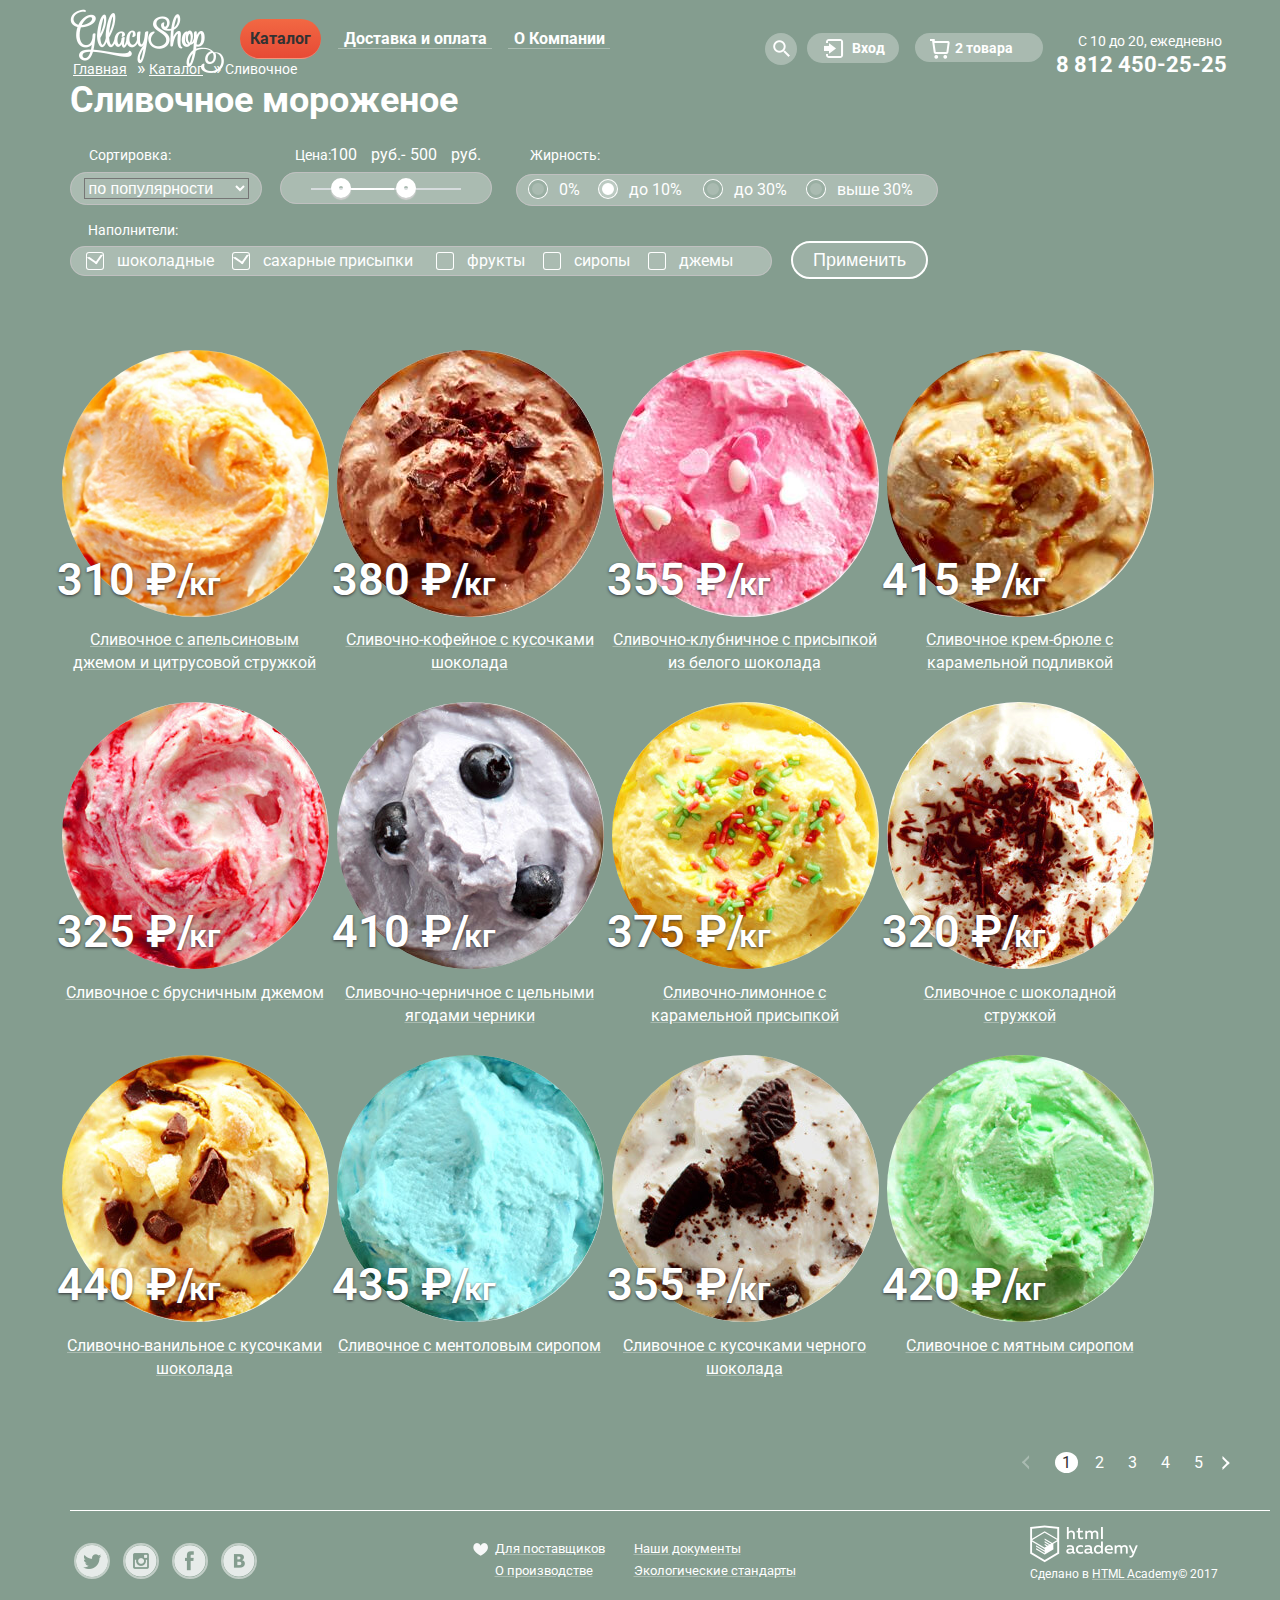
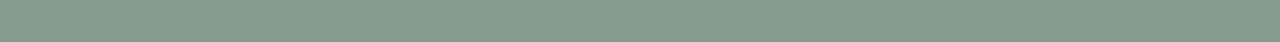
==== commit f4b07d01: "тест 12" ====
--- a/catalog.html
+++ b/catalog.html
@@ -30,14 +30,14 @@
 					<div class="second-block">
 						<div class="second-block">
 					<div class="user-block">
-						<div class="search-wrapper">
+						<div class="active-user-block  search-wrapper">
 							<a href="#" class="users user-search">Поиск</a>
 							<form class="search-form" action="https://echo.htmlacademy.ru" method="post">
 								<input class="enter-search" id="what-look" type="search" >
 								<label class="write-search" for="what-look">Что ищем?</label>
 							</form>
 						</div>	
-						<div class="login-wrapper">
+						<div class="active-user-block  login-wrapper">
 							<a class="users login" href="#">Вход</a>
 							<form class="login-form" action="https://echo.htmlacademy.ru" method="post">
 								<input class="login-email" id="email" type="email" name="email">
@@ -53,10 +53,35 @@
 								</div>
 							</form>
 						</div>
-						<div class="basket-wrapper">
-							<a class="users basket" href="#">&#160;Пусто&#160;</a>
-						</div>	
-					</div>
+						<div class="active-user-block  basket-wrapper">
+								<a class="users basket basket-active" href="#">2 товара</a>
+								<div class="basket-of-goods">
+									<div class="table-goods">
+										<ul>
+											<li class="closed">
+												<div class="modal-content-close">
+												</div>
+											</li>
+											<li><img src="img/orange.jpg" width="35" height="35" alt="Сливочное с апельсиновым джемом и цитрусовой стружкой"></li>
+											<li>Сливочное с апельсиновым джемом</li>
+											<li class="weight-price">1,5кг&#215;<span>200р.</span></li>
+											<li>300р.</li>
+										</ul>
+										<ul>
+											<li class="closed">
+												<div class="modal-content-close">
+												</div>
+											</li>
+											<li><img src="img/strawberry.jpg" width="35" height="35" alt="Сливочно-клубничное с присыпкой из белого шоколада"></li>
+											<li>Клубничный пломбир с присыпкой из белого шоколада</li>
+											<li class="weight-price">1,5кг&#215;<span>300р.</span></li>
+											<li>450р.</li>
+										</ul>
+									</div>
+									<span class="sum">Итого: 750р.</span><br>
+									<input type="submit" name="submit-basket" value="Оформить заказ">
+								</div>	
+							</div>
 					<div class="user-info">
 						<p>C 10 до 20, ежедневно</p>
 						<a href="tel:8812450-25-25">8 812 450-25-25</a>
--- a/css/style.css
+++ b/css/style.css
@@ -100,7 +100,9 @@
 
 .first-menu {
   display: inline-block; 
-  padding:  0;
+  padding:  10;
+  padding-left: 0;
+  padding-right: 0;
   margin: 0; 
   padding-bottom: 20px;
  }
@@ -117,19 +119,25 @@
   border-radius: 20px;
 }
 
+.active:hover > .menu-link {
+ padding: 10px;
+} 
+
 .active > a{
   box-sizing: border-box;
   background: #f26843;
   background: -webkit-linear-gradient(top, #f26843 0%, #e74a35 100%);
   background:         linear-gradient(to bottom, #f26843 0%, #e74a35 100%);
   color: #323232;
-  padding: 8px 10px;
+  padding: 10px;
+  
   margin: 0;
   border-radius: 20px;
 }
 
 .active {
   border: none;
+  
 }
 
 .main-navigation .sub-menu {
@@ -217,6 +225,8 @@
   width: 32px;
   height: 32px;
   border-radius: 50%;
+}
+.active-user-block {
 }
 
 .user-block .user-search::before {
@@ -1102,7 +1112,7 @@
   box-sizing: border-box;
   font-size: 16px;
   line-height: 22px;
-  background: url("../img/strawberry_bg.jpg") no-repeat 0 0;
+  background: #ffffff url("../img/strawberry_bg.jpg") no-repeat 0 0;
   max-width: 560px;
   min-height: 220px;
   color: #323232;
@@ -1643,7 +1653,7 @@
 }
 
 .range-controls .bar {
-  width: 70%;
+  width: 90%;
   height: 2px;
   background: #ffffff;
   margin-left: 25%; 
@@ -1667,11 +1677,7 @@
 }
 
 .range-controls .toggle-max {
-  left: 95px;
-}
-
-.price-controls {
-  font-size: 0;
+  left: 105px;
 }
 
 .min-price
@@ -1696,13 +1702,13 @@
 .min-price {
   position: absolute;
   top: -35px;
-  left: 45px;
+  left: 35px;
 }
 
 .max-price {
   position: absolute;
   top: -35px;
-  left: 105px;
+  left: 115px;
 }
 
 .sort-price {
@@ -1810,9 +1816,9 @@
    position: absolute;
    display: none ;
    top: -1px;
-   left: -30px;
-   width: 10px;
-   height: 10px;
+   left: -28px;
+   width: 8px;
+   height: 8px;
    border: 2px solid #ffffff;
    border-left-color: transparent;
    border-top-color: transparent;
@@ -1838,7 +1844,7 @@
 
 .btn-sort {
   color: #ffffff;
-  background-color: rgba(255, 255, 255, 0);
+  background-color: rgba(255, 255, 255, 0.2);
   padding: 7px 20px;
   border: 2px solid #ffffff;
   border-radius: 20px;
@@ -1847,7 +1853,7 @@
 
 .btn-sort:hover {
   color: #323232;
-  background-color: #ffffff;
+  background-color: rgba(255, 255, 255, 0.8);
 }
 
 .btn-sort:active {
@@ -1885,8 +1891,8 @@
   text-decoration: none;
   border:solid 1px transparent;
   margin-right:10px;
-  padding-right: 5px;
-  padding-left: 5px;
+  padding-right: 6px;
+  padding-left: 6px;
   border-radius: 50%;
    color: #ffffff;
 }
@@ -1927,7 +1933,7 @@
 
 .number:hover {
   background-color: #9db1a5;
-  color: #323232;
+ 
 }
 
 
